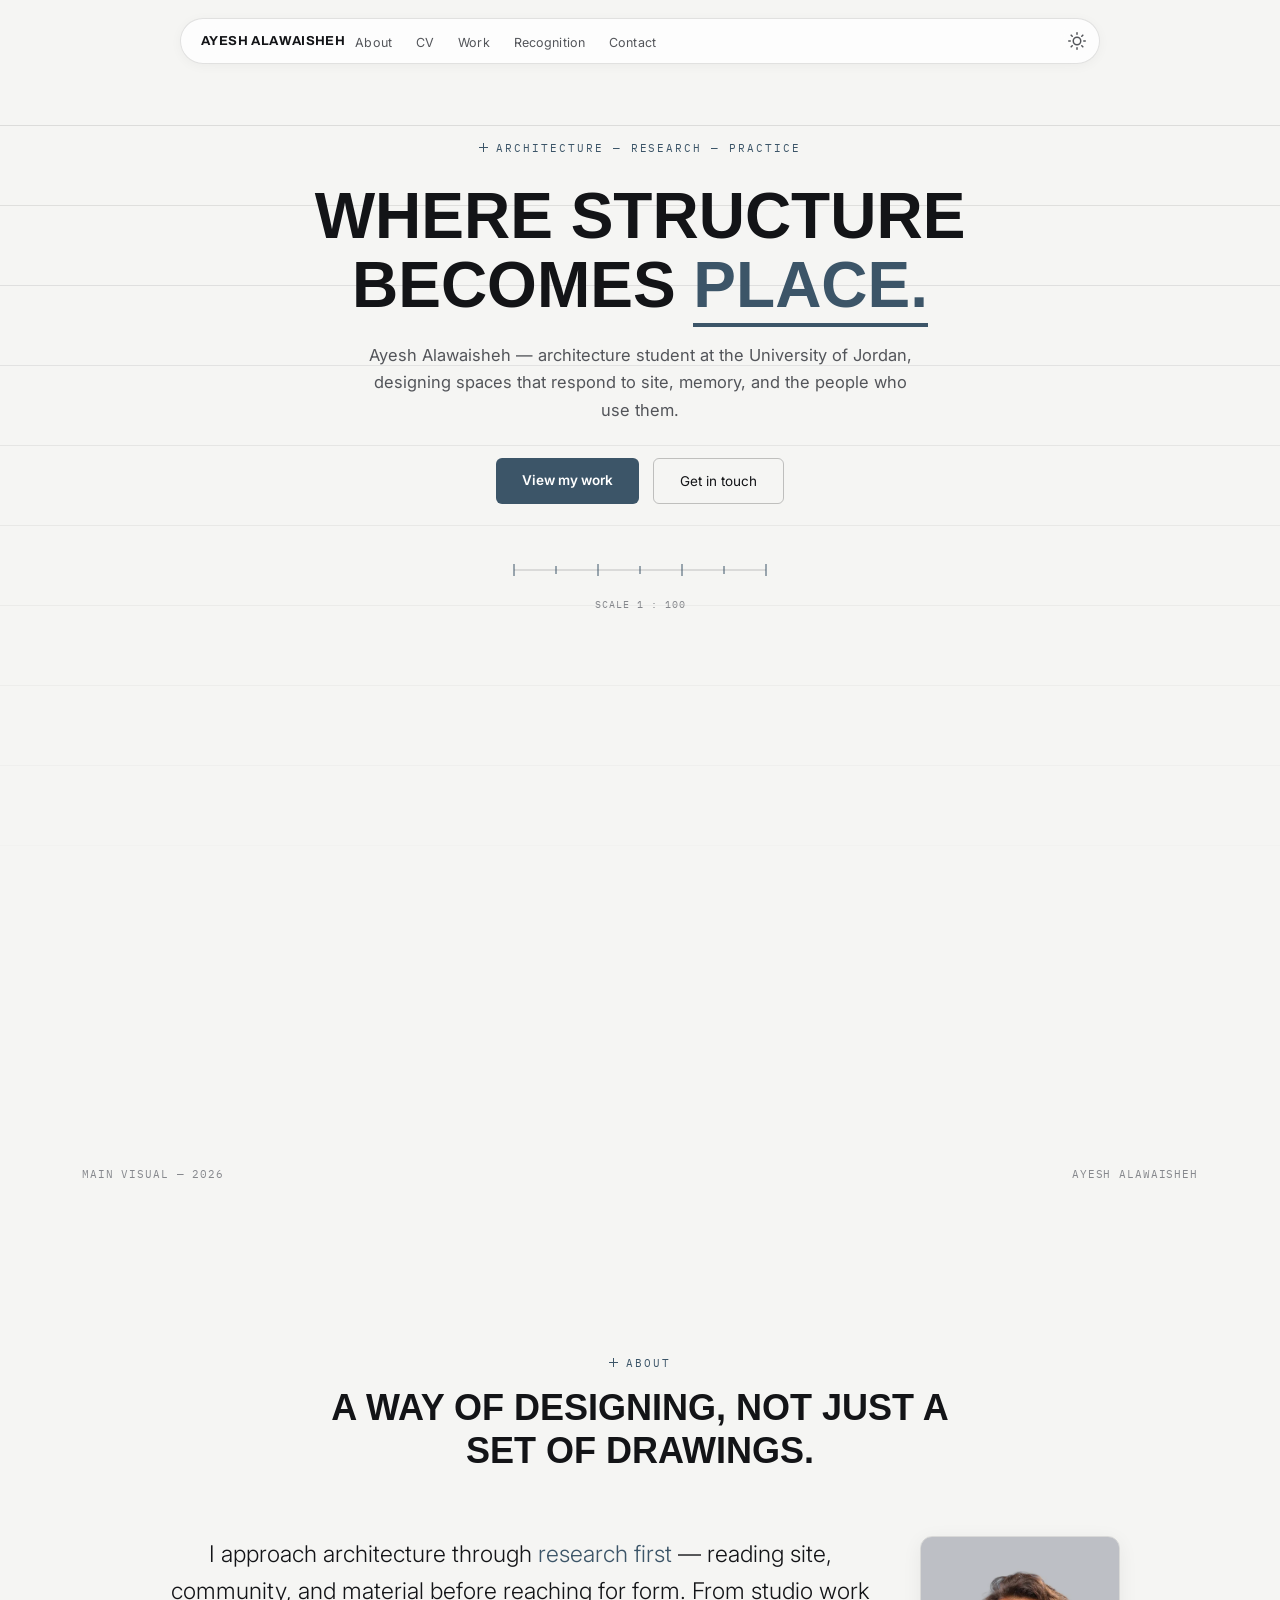
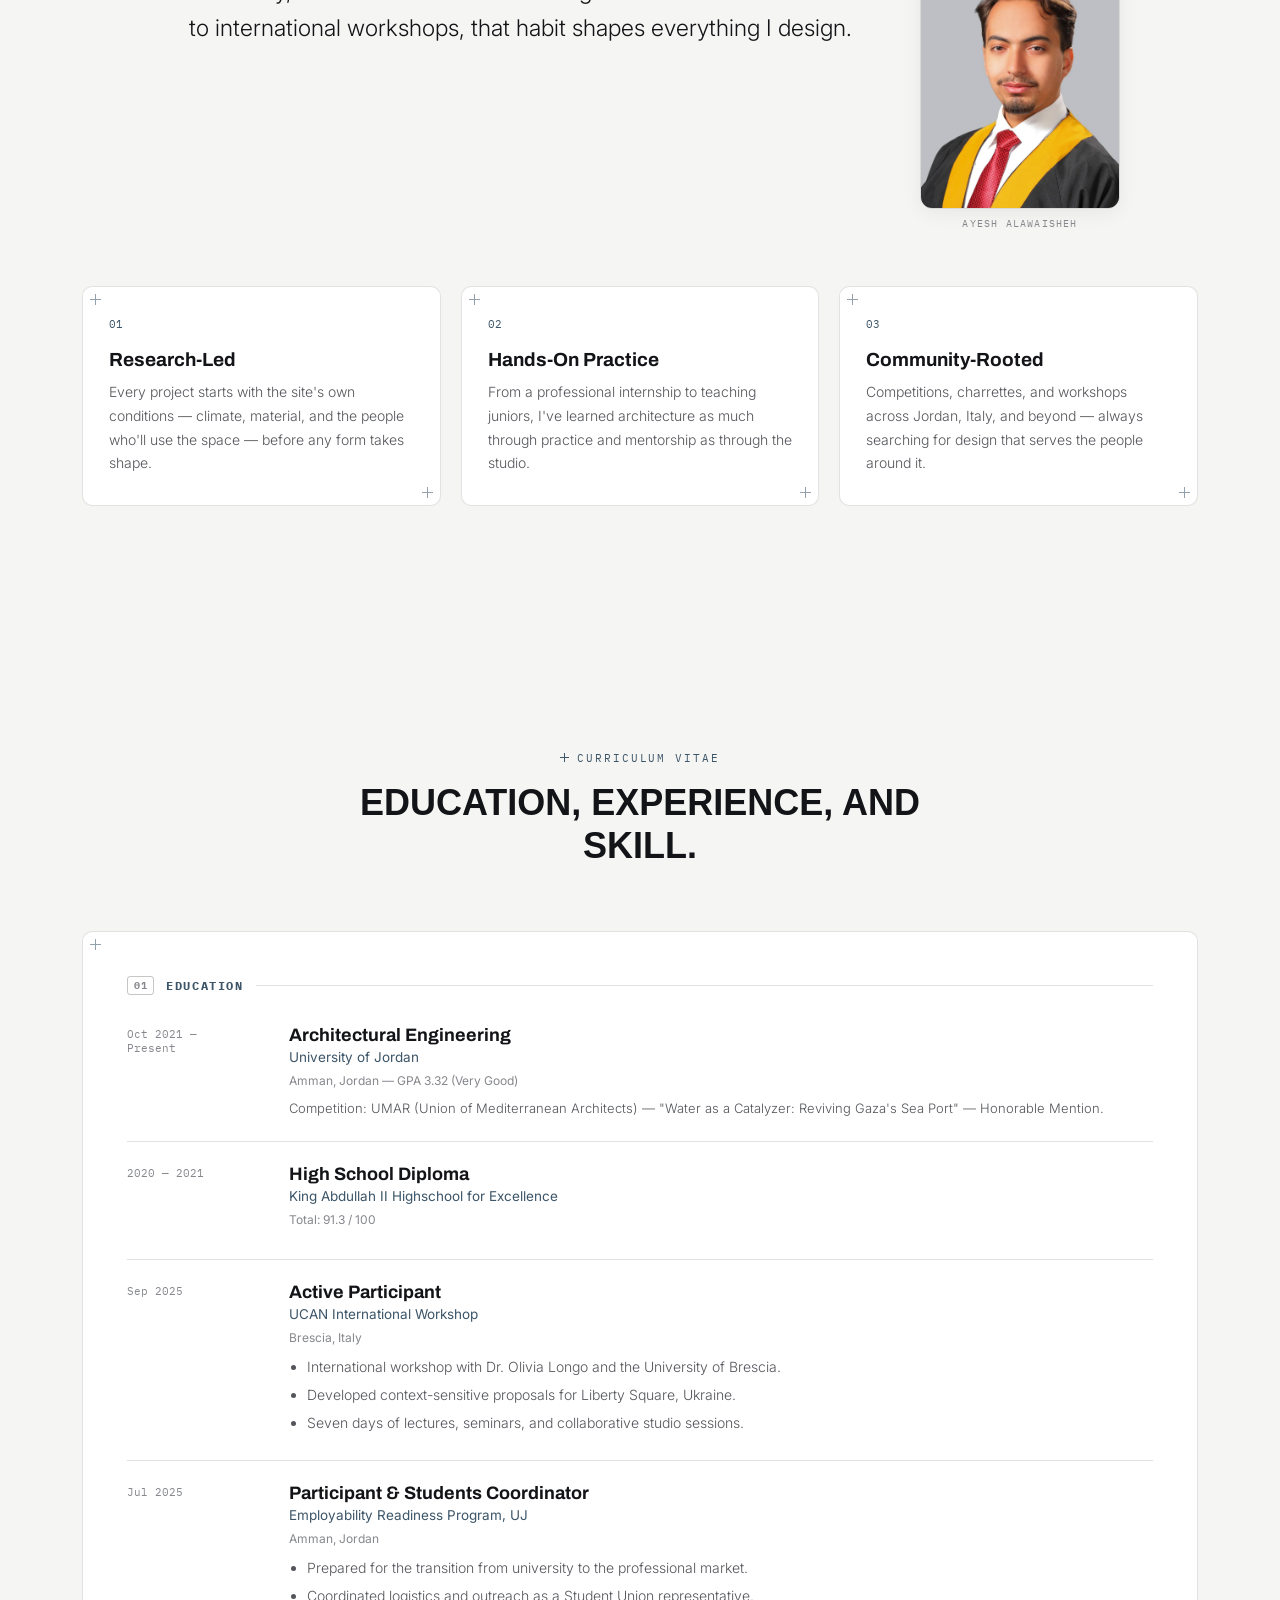
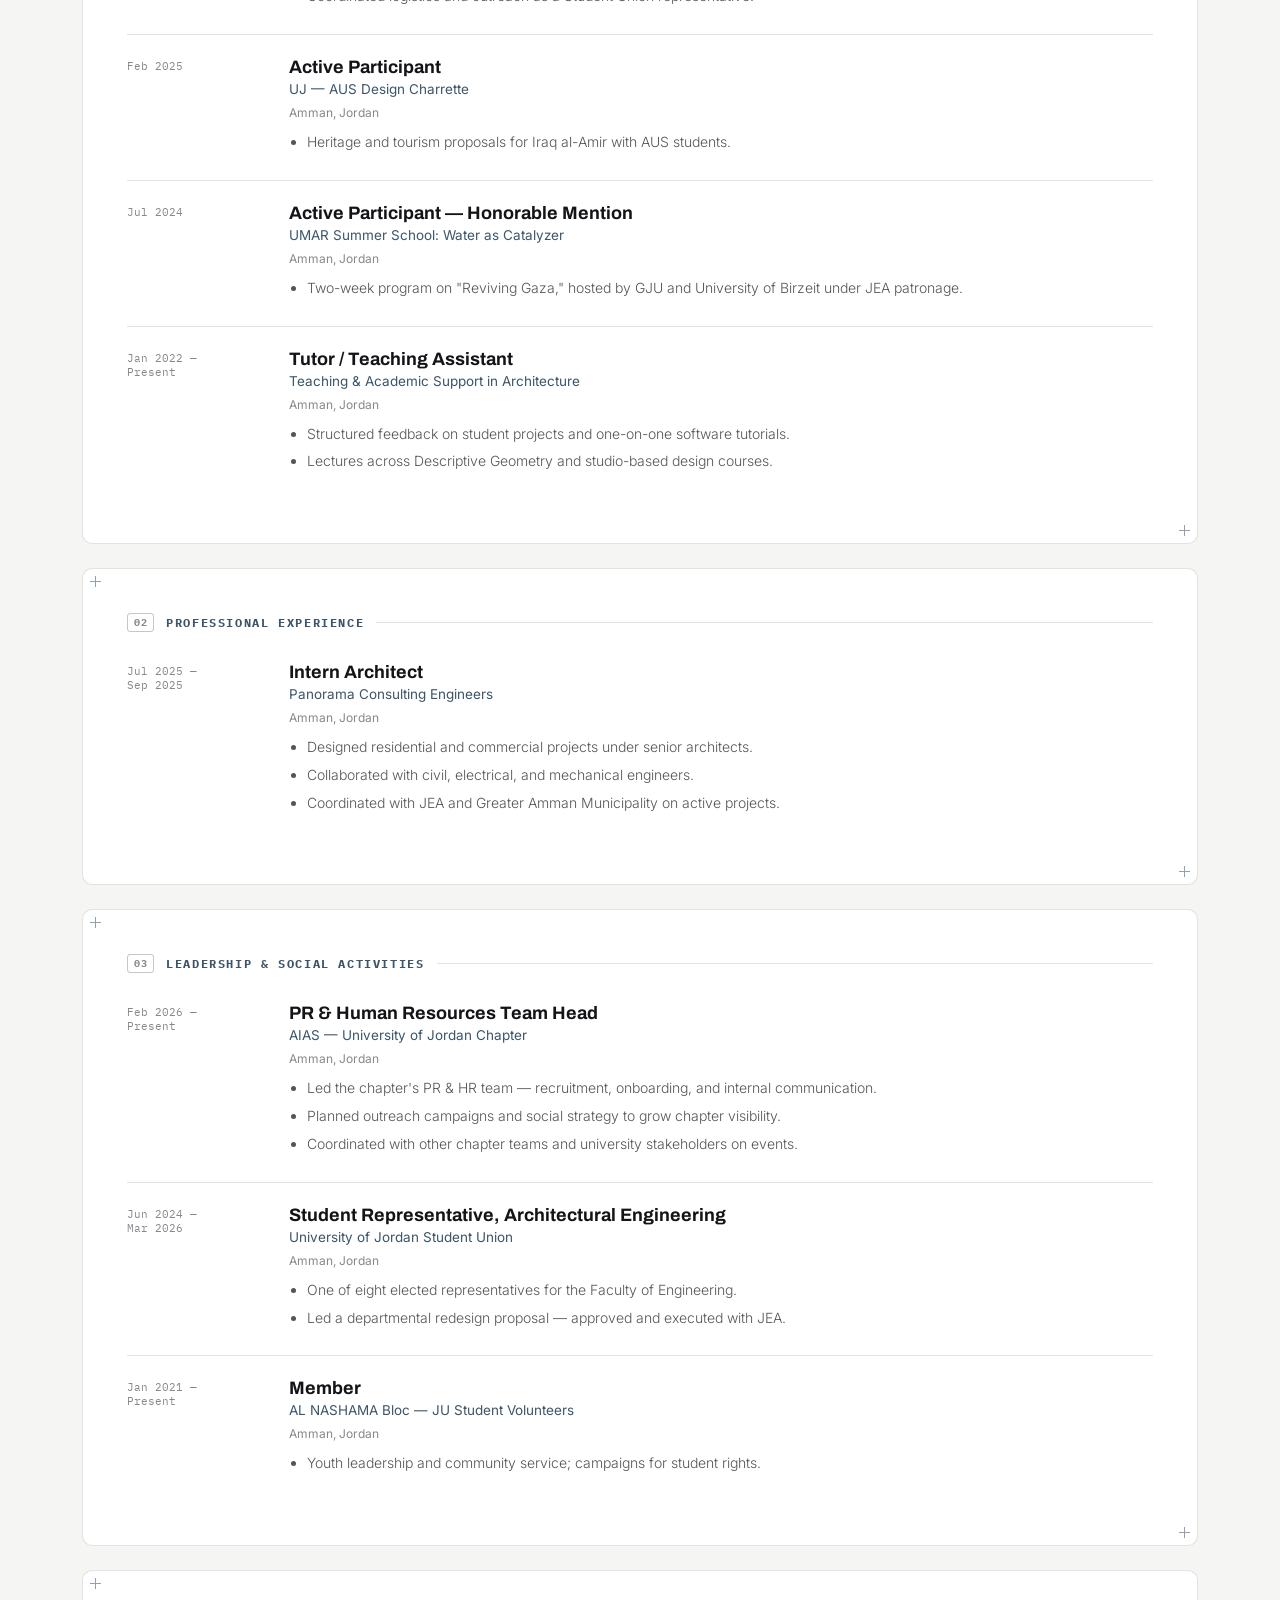
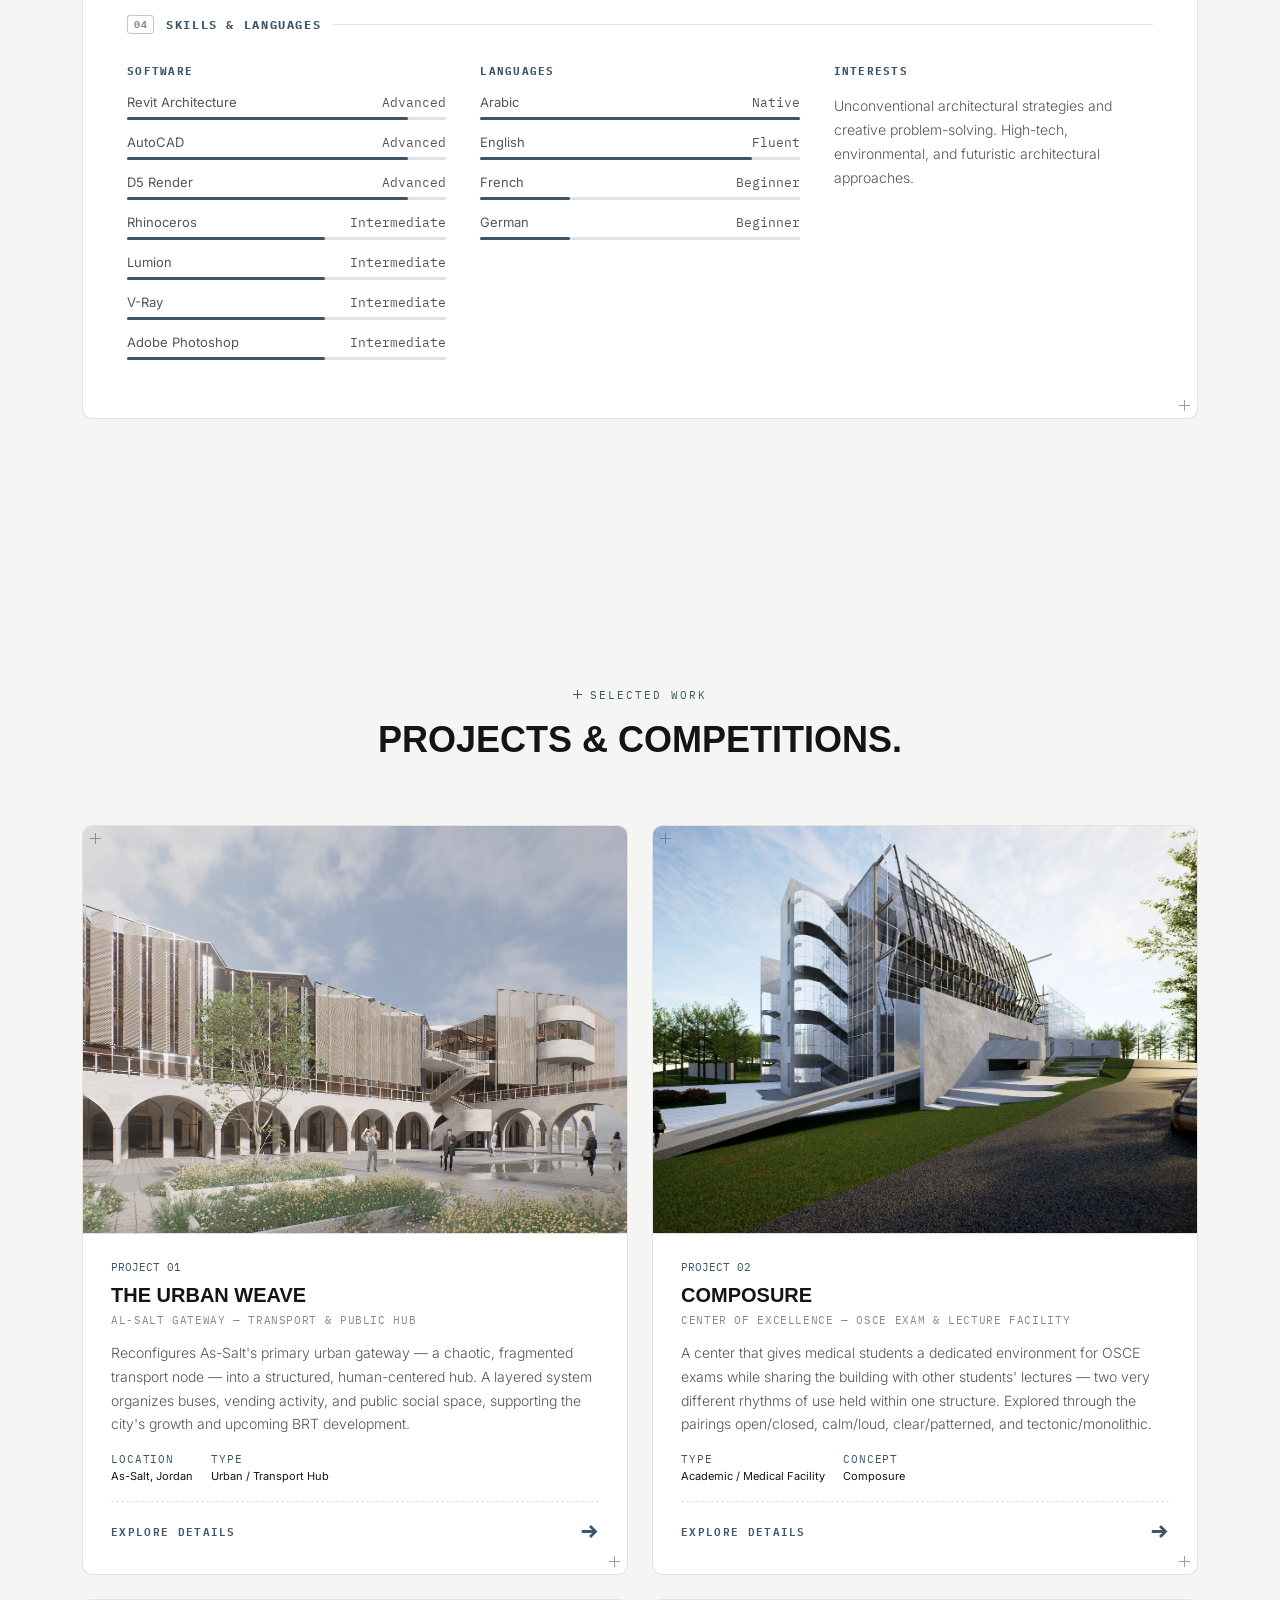
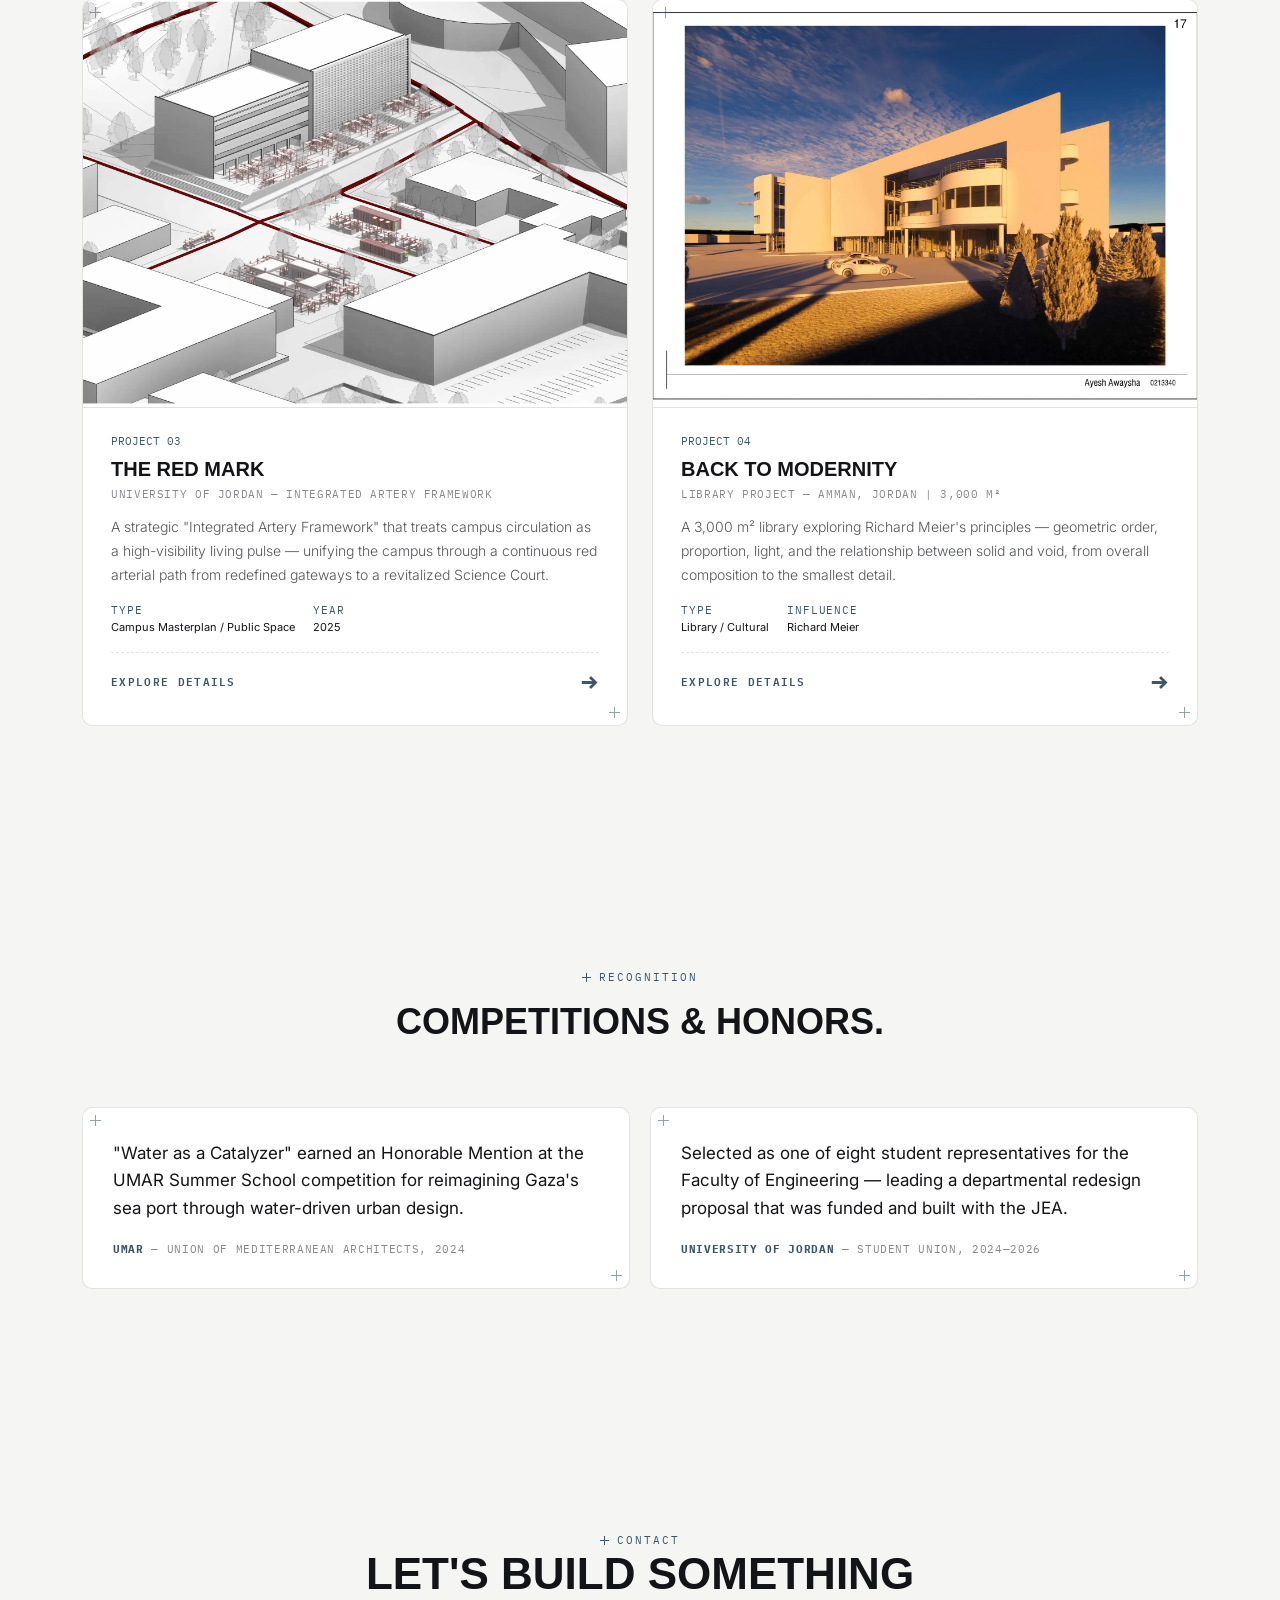
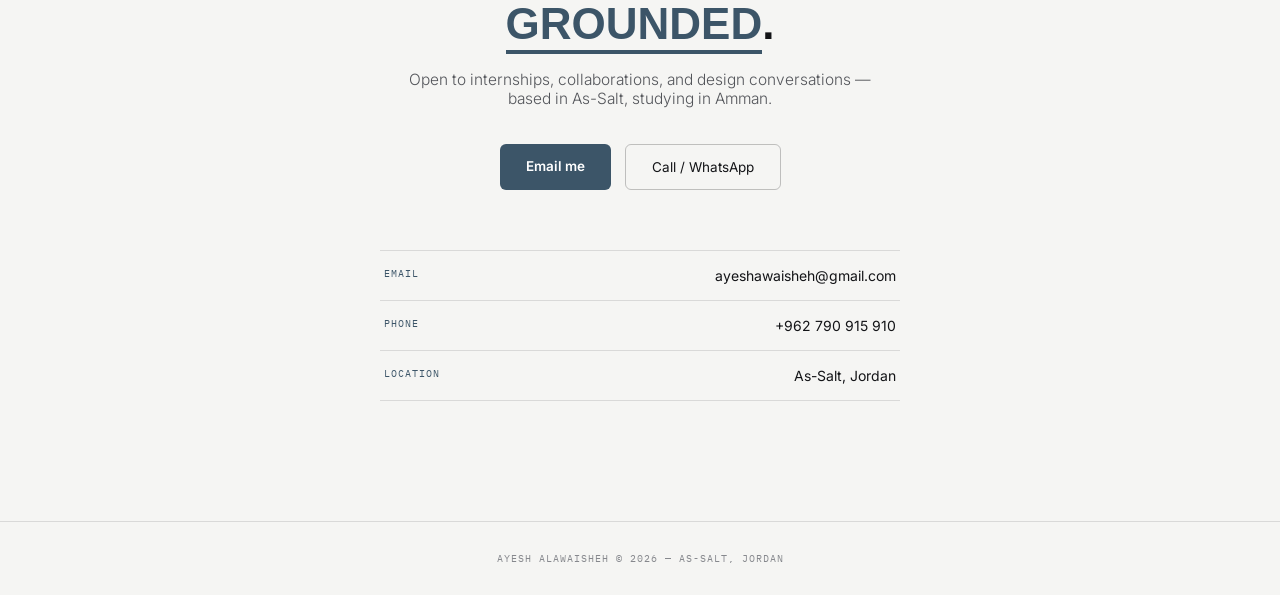
==== index.html @ bbc62133 "some edits deleting unwanted projects" ====
﻿<!DOCTYPE html>
<html lang="en">
<head>
<meta charset="UTF-8">
<meta name="viewport" content="width=device-width, initial-scale=1, viewport-fit=cover">
<title>Ayesh Alawaisheh | Architecture Student &amp; Aspiring Architect</title>
<meta name="description" content="Portfolio of Ayesh Ibrahim Alawaisheh, architecture student at the University of Jordan.">
<link rel="preconnect" href="https://fonts.googleapis.com">
<link rel="preconnect" href="https://fonts.gstatic.com" crossorigin>
<link href="https://fonts.googleapis.com/css2?family=Archivo:ital,wght@0,400;0,500;0,600;0,700;0,800;1,400&family=Archivo+Expanded:wght@600;700;800&family=Inter:wght@300;400;500;600&family=IBM+Plex+Mono:wght@400;500&display=swap" rel="stylesheet">
<link rel="stylesheet" href="style.css">
</head>
<body>

<div class="nav-outer">
  <nav class="pill">
    <a href="#hero" class="nav-name">Ayesh Alawaisheh</a>
    <ul class="nav-links" id="navLinks">
      <li><a href="#about">About</a></li>
      <li><a href="#cv">CV</a></li>
      <li><a href="#work">Work</a></li>
      <li><a href="#recognition">Recognition</a></li>
      <li><a href="#contact">Contact</a></li>
    </ul>
    <button class="theme-toggle" id="themeToggle" aria-label="Toggle theme" title="Toggle dark/light mode">
      <svg class="sun-moon" viewBox="0 0 24 24" width="18" height="18" fill="none" stroke="currentColor" stroke-width="2" stroke-linecap="round" stroke-linejoin="round">
        <circle class="sun" cx="12" cy="12" r="5"/>
        <path class="moon" d="M12 3a9 9 0 1 0 9 9c-4 0-7-3-7-7 0-1 .2-2 .7-3z"/>
        <g class="rays">
          <line x1="12" y1="1" x2="12" y2="3"/><line x1="12" y1="21" x2="12" y2="23"/>
          <line x1="4.22" y1="4.22" x2="5.64" y2="5.64"/><line x1="18.36" y1="18.36" x2="19.78" y2="19.78"/>
          <line x1="1" y1="12" x2="3" y2="12"/><line x1="21" y1="12" x2="23" y2="12"/>
          <line x1="4.22" y1="19.78" x2="5.64" y2="18.36"/><line x1="18.36" y1="5.64" x2="19.78" y2="4.22"/>
        </g>
      </svg>
    </button>
    <button class="nav-toggle" id="navToggle" aria-label="Menu"><span></span><span></span><span></span></button>
  </nav>
</div>

<!-- ============ HERO ============ -->
<section id="hero">
  <div class="hero-grid"></div>
  <div class="wrap">
    <span class="eyebrow">Architecture — Research — Practice</span>
    <h1 class="hero-title">Where structure<br>becomes <em>place.</em></h1>
    <p class="hero-sub">
      Ayesh Alawaisheh — architecture student at the University of Jordan,
      designing spaces that respond to site, memory, and the people who use them.
    </p>
    <div class="hero-ctas">
      <a href="#work" class="btn-primary">View my work</a>
      <a href="#contact" class="btn-ghost">Get in touch</a>
    </div>
    <div class="scale-bar" aria-hidden="true">
      <svg width="260" height="20" viewBox="0 0 260 20" xmlns="http://www.w3.org/2000/svg">
        <line x1="4" y1="10" x2="256" y2="10" stroke="var(--border-strong)" stroke-width="1"/>
        <g stroke="var(--accent)" stroke-width="1">
          <line x1="4" y1="4" x2="4" y2="16"/>
          <line x1="46" y1="6" x2="46" y2="14"/>
          <line x1="88" y1="4" x2="88" y2="16"/>
          <line x1="130" y1="6" x2="130" y2="14"/>
          <line x1="172" y1="4" x2="172" y2="16"/>
          <line x1="214" y1="6" x2="214" y2="14"/>
          <line x1="256" y1="4" x2="256" y2="16"/>
        </g>
      </svg>
    </div>
    <div class="scale-label mono">Scale 1 : 100</div>
  </div>
  <div class="hero-visual reveal">
    <img src="index-hero.webp" alt="Panoramic architectural scene in warm golden light">
    <div class="hero-fade"></div>
  </div>
  <div class="wrap">
    <div class="hero-cap">
      <span>Main Visual — 2026</span>
      <span>Ayesh Alawaisheh</span>
    </div>
  </div>
</section>

<!-- ============ ABOUT ============ -->
<section id="about">
  <div class="wrap">
    <div class="sec-head reveal">
      <span class="eyebrow">About</span>
      <h2 class="sec-title">A way of designing, not just a set of drawings.</h2>
    </div>
    <div class="about-intro reveal">
      <div class="about-text">
        <p class="about-lede">
          I approach architecture through <em>research first</em> — reading site,
          community, and material before reaching for form. From studio work to
          international workshops, that habit shapes everything I design.
        </p>
      </div>
      <div class="about-portrait-wrap">
        <img src="ayesh-portrait.webp" alt="Ayesh Alawaisheh portrait" class="about-portrait">
        <div class="about-portrait-label mono">Ayesh Alawaisheh</div>
      </div>
    </div>
    <div class="about-grid reveal">
      <div class="about-card bp">
        <span class="num mono">01</span>
        <h3>Research-Led</h3>
        <p>Every project starts with the site's own conditions — climate, material, and the people who'll use the space — before any form takes shape.</p>
      </div>
      <div class="about-card bp">
        <span class="num mono">02</span>
        <h3>Hands-On Practice</h3>
        <p>From a professional internship to teaching juniors, I've learned architecture as much through practice and mentorship as through the studio.</p>
      </div>
      <div class="about-card bp">
        <span class="num mono">03</span>
        <h3>Community-Rooted</h3>
        <p>Competitions, charrettes, and workshops across Jordan, Italy, and beyond — always searching for design that serves the people around it.</p>
      </div>
    </div>
  </div>
</section>

<!-- ============ CV ============ -->
<section id="cv">
  <div class="wrap">
    <div class="sec-head reveal">
      <span class="eyebrow">Curriculum Vitae</span>
      <h2 class="sec-title">Education, experience, and skill.</h2>
    </div>

    <div class="cv-panel reveal bp">
      <h3><span class="bp-tag">01</span>Education</h3>
      <div class="entry">
        <div class="when mono">Oct 2021 —<br>Present</div>
        <div>
          <div class="role">Architectural Engineering</div>
          <div class="org">University of Jordan</div>
          <div class="loc">Amman, Jordan — GPA 3.32 (Very Good)</div>
          <div class="note">Competition: UMAR (Union of Mediterranean Architects) — "Water as a Catalyzer: Reviving Gaza's Sea Port" — Honorable Mention.</div>
        </div>
      </div>
      <div class="entry">
        <div class="when mono">2020 — 2021</div>
        <div>
          <div class="role">High School Diploma</div>
          <div class="org">King Abdullah II Highschool for Excellence</div>
          <div class="loc">Total: 91.3 / 100</div>
        </div>
      </div>
      <div class="entry">
        <div class="when mono">Sep 2025</div>
        <div>
          <div class="role">Active Participant</div>
          <div class="org">UCAN International Workshop</div>
          <div class="loc">Brescia, Italy</div>
          <ul>
            <li>International workshop with Dr. Olivia Longo and the University of Brescia.</li>
            <li>Developed context-sensitive proposals for Liberty Square, Ukraine.</li>
            <li>Seven days of lectures, seminars, and collaborative studio sessions.</li>
          </ul>
        </div>
      </div>
      <div class="entry">
        <div class="when mono">Jul 2025</div>
        <div>
          <div class="role">Participant &amp; Students Coordinator</div>
          <div class="org">Employability Readiness Program, UJ</div>
          <div class="loc">Amman, Jordan</div>
          <ul>
            <li>Prepared for the transition from university to the professional market.</li>
            <li>Coordinated logistics and outreach as a Student Union representative.</li>
          </ul>
        </div>
      </div>
      <div class="entry">
        <div class="when mono">Feb 2025</div>
        <div>
          <div class="role">Active Participant</div>
          <div class="org">UJ — AUS Design Charrette</div>
          <div class="loc">Amman, Jordan</div>
          <ul>
            <li>Heritage and tourism proposals for Iraq al-Amir with AUS students.</li>
          </ul>
        </div>
      </div>
      <div class="entry">
        <div class="when mono">Jul 2024</div>
        <div>
          <div class="role">Active Participant — Honorable Mention</div>
          <div class="org">UMAR Summer School: Water as Catalyzer</div>
          <div class="loc">Amman, Jordan</div>
          <ul>
            <li>Two-week program on "Reviving Gaza," hosted by GJU and University of Birzeit under JEA patronage.</li>
          </ul>
        </div>
      </div>
      <div class="entry">
        <div class="when mono">Jan 2022 —<br>Present</div>
        <div>
          <div class="role">Tutor / Teaching Assistant</div>
          <div class="org">Teaching &amp; Academic Support in Architecture</div>
          <div class="loc">Amman, Jordan</div>
          <ul>
            <li>Structured feedback on student projects and one-on-one software tutorials.</li>
            <li>Lectures across Descriptive Geometry and studio-based design courses.</li>
          </ul>
        </div>
      </div>
    </div>

    <div class="cv-panel reveal bp">
      <h3><span class="bp-tag">02</span>Professional Experience</h3>
      <div class="entry">
        <div class="when mono">Jul 2025 —<br>Sep 2025</div>
        <div>
          <div class="role">Intern Architect</div>
          <div class="org">Panorama Consulting Engineers</div>
          <div class="loc">Amman, Jordan</div>
          <ul>
            <li>Designed residential and commercial projects under senior architects.</li>
            <li>Collaborated with civil, electrical, and mechanical engineers.</li>
            <li>Coordinated with JEA and Greater Amman Municipality on active projects.</li>
          </ul>
        </div>
      </div>
    </div>

    <div class="cv-panel reveal bp">
      <h3><span class="bp-tag">03</span>Leadership &amp; Social Activities</h3>
      <div class="entry">
        <div class="when mono">Feb 2026 —<br>Present</div>
        <div>
          <div class="role">PR &amp; Human Resources Team Head</div>
          <div class="org">AIAS — University of Jordan Chapter</div>
          <div class="loc">Amman, Jordan</div>
          <ul>
            <li>Led the chapter's PR &amp; HR team — recruitment, onboarding, and internal communication.</li>
            <li>Planned outreach campaigns and social strategy to grow chapter visibility.</li>
            <li>Coordinated with other chapter teams and university stakeholders on events.</li>
          </ul>
        </div>
      </div>
      <div class="entry">
        <div class="when mono">Jun 2024 —<br>Mar 2026</div>
        <div>
          <div class="role">Student Representative, Architectural Engineering</div>
          <div class="org">University of Jordan Student Union</div>
          <div class="loc">Amman, Jordan</div>
          <ul>
            <li>One of eight elected representatives for the Faculty of Engineering.</li>
            <li>Led a departmental redesign proposal — approved and executed with JEA.</li>
          </ul>
        </div>
      </div>
      <div class="entry">
        <div class="when mono">Jan 2021 —<br>Present</div>
        <div>
          <div class="role">Member</div>
          <div class="org">AL NASHAMA Bloc — JU Student Volunteers</div>
          <div class="loc">Amman, Jordan</div>
          <ul>
            <li>Youth leadership and community service; campaigns for student rights.</li>
          </ul>
        </div>
      </div>
    </div>

    <div class="cv-panel reveal bp">
      <h3><span class="bp-tag">04</span>Skills &amp; Languages</h3>
      <div class="skill-grid">
        <div>
          <h4>Software</h4>
          <div class="skillbar"><div class="row"><span>Revit Architecture</span><span class="mono">Advanced</span></div><div class="track"><div class="fill" data-width="88"></div></div></div>
          <div class="skillbar"><div class="row"><span>AutoCAD</span><span class="mono">Advanced</span></div><div class="track"><div class="fill" data-width="88"></div></div></div>
          <div class="skillbar"><div class="row"><span>D5 Render</span><span class="mono">Advanced</span></div><div class="track"><div class="fill" data-width="88"></div></div></div>
          <div class="skillbar"><div class="row"><span>Rhinoceros</span><span class="mono">Intermediate</span></div><div class="track"><div class="fill" data-width="62"></div></div></div>
          <div class="skillbar"><div class="row"><span>Lumion</span><span class="mono">Intermediate</span></div><div class="track"><div class="fill" data-width="62"></div></div></div>
          <div class="skillbar"><div class="row"><span>V-Ray</span><span class="mono">Intermediate</span></div><div class="track"><div class="fill" data-width="62"></div></div></div>
          <div class="skillbar"><div class="row"><span>Adobe Photoshop</span><span class="mono">Intermediate</span></div><div class="track"><div class="fill" data-width="62"></div></div></div>
        </div>
        <div>
          <h4>Languages</h4>
          <div class="skillbar"><div class="row"><span>Arabic</span><span class="mono">Native</span></div><div class="track"><div class="fill" data-width="100"></div></div></div>
          <div class="skillbar"><div class="row"><span>English</span><span class="mono">Fluent</span></div><div class="track"><div class="fill" data-width="85"></div></div></div>
          <div class="skillbar"><div class="row"><span>French</span><span class="mono">Beginner</span></div><div class="track"><div class="fill" data-width="28"></div></div></div>
          <div class="skillbar"><div class="row"><span>German</span><span class="mono">Beginner</span></div><div class="track"><div class="fill" data-width="28"></div></div></div>
        </div>
        <div>
          <h4>Interests</h4>
          <p style="font-size:14px; line-height:1.7; color:var(--text-soft); font-weight:300; margin:0;">
            Unconventional architectural strategies and creative problem-solving.
            High-tech, environmental, and futuristic architectural approaches.
          </p>
        </div>
      </div>
    </div>
  </div>
</section>

<!-- ============ WORK ============ -->
<section id="work">
  <div class="wrap">
    <div class="sec-head reveal">
      <span class="eyebrow">Selected Work</span>
      <h2 class="sec-title">Projects &amp; competitions.</h2>
    </div>
    <div class="work-grid reveal">
      <a href="urban-weave.html" class="work-card bp">

        <div class="work-thumb" style="padding:0; background:none;">
          <img src="index-work-1.webp" alt="The Urban Weave — Al-Salt Gateway, a layered public transport hub with stone arcades" style="width:100%; height:100%; object-fit:cover;">
        </div>
        <div class="work-info">
          <div class="filenum">PROJECT 01</div>
          <h3>The Urban Weave</h3>
          <div class="tagline">Al-Salt Gateway — Transport &amp; Public Hub</div>
          <p>Reconfigures As-Salt's primary urban gateway — a chaotic, fragmented transport node — into a structured, human-centered hub. A layered system organizes buses, vending activity, and public social space, supporting the city's growth and upcoming BRT development.</p>
          <div class="work-meta">
            <div><span class="k">Location</span>As-Salt, Jordan</div>
            <div><span class="k">Type</span>Urban / Transport Hub</div>
          </div>
          <div class="view-project-btn">
            <span>Explore Details</span>
            <span class="arrow">→</span>
          </div>
        </div>
      </a>
      <a href="composure.html" class="work-card bp">

        <div class="work-thumb" style="padding:0; background:none;">
          <img src="index-work-2.webp" alt="Composure - Center of Excellence" style="width:100%; height:100%; object-fit:cover; display:block;">
        </div>
        <div class="work-info">
          <div class="filenum">PROJECT 02</div>
          <h3>Composure</h3>
          <div class="tagline">Center of Excellence — OSCE Exam &amp; Lecture Facility</div>
          <p>A center that gives medical students a dedicated environment for OSCE exams while sharing the building with other students' lectures — two very different rhythms of use held within one structure. Explored through the pairings open/closed, calm/loud, clear/patterned, and tectonic/monolithic.</p>
          <div class="work-meta">
            <div><span class="k">Type</span>Academic / Medical Facility</div>
            <div><span class="k">Concept</span>Composure</div>
          </div>
          <div class="view-project-btn">
            <span>Explore Details</span>
            <span class="arrow">→</span>
          </div>
        </div>
      </a>
      <a href="the-red-mark.html" class="work-card bp">

        <div class="work-thumb" style="padding:0; background:none;">
          <img src="redmark-hero.webp" alt="The Red Mark — University of Jordan Integrated Artery Framework" style="width:100%; height:100%; object-fit:cover;">
        </div>
        <div class="work-info">
          <div class="filenum">PROJECT 03</div>
          <h3>The Red Mark</h3>
          <div class="tagline">University of Jordan — Integrated Artery Framework</div>
          <p>A strategic "Integrated Artery Framework" that treats campus circulation as a high-visibility living pulse — unifying the campus through a continuous red arterial path from redefined gateways to a revitalized Science Court.</p>
          <div class="work-meta">
            <div><span class="k">Type</span>Campus Masterplan / Public Space</div>
            <div><span class="k">Year</span>2025</div>
          </div>
          <div class="view-project-btn">
            <span>Explore Details</span>
            <span class="arrow">&rarr;</span>
          </div>
        </div>
      </a>
      <a href="back-to-modernity.html" class="work-card bp">

        <div class="work-thumb" style="padding:0; background:none;">
          <img src="modernity-hero.webp" alt="Back to Modernity — Library Project, Amman" style="width:100%; height:100%; object-fit:cover;">
        </div>
        <div class="work-info">
          <div class="filenum">PROJECT 04</div>
          <h3>Back to Modernity</h3>
          <div class="tagline">Library Project — Amman, Jordan | 3,000 m&sup2;</div>
          <p>A 3,000 m&sup2; library exploring Richard Meier's principles — geometric order, proportion, light, and the relationship between solid and void, from overall composition to the smallest detail.</p>
          <div class="work-meta">
            <div><span class="k">Type</span>Library / Cultural</div>
            <div><span class="k">Influence</span>Richard Meier</div>
          </div>
          <div class="view-project-btn">
            <span>Explore Details</span>
            <span class="arrow">&rarr;</span>
          </div>
        </div>
      </a>
    </div>
  </div>
</section>

<!-- ============ RECOGNITION ============ -->
<section id="recognition">
  <div class="wrap">
    <div class="sec-head reveal">
      <span class="eyebrow">Recognition</span>
      <h2 class="sec-title">Competitions &amp; honors.</h2>
    </div>
    <div class="quote-row reveal">
      <div class="quote-card bp">
        <p>"Water as a Catalyzer" earned an Honorable Mention at the UMAR Summer School competition for reimagining Gaza's sea port through water-driven urban design.</p>
        <div class="who"><b>UMAR</b> — Union of Mediterranean Architects, 2024</div>
      </div>
      <div class="quote-card bp">
        <p>Selected as one of eight student representatives for the Faculty of Engineering — leading a departmental redesign proposal that was funded and built with the JEA.</p>
        <div class="who"><b>University of Jordan</b> — Student Union, 2024—2026</div>
      </div>
    </div>
  </div>
</section>

<!-- ============ CONTACT ============ -->
<section id="contact">
  <div class="wrap">
    <span class="eyebrow" style="justify-content:center;">Contact</span>
    <h2 class="cta-title">Let's build something <em>grounded</em>.</h2>
    <p class="cta-sub">Open to internships, collaborations, and design conversations — based in As-Salt, studying in Amman.</p>
    <div class="cta-row">
      <a href="mailto:ayeshawaisheh@gmail.com" class="btn-primary">Email me</a>
      <a href="tel:+962790915910" class="btn-ghost">Call / WhatsApp</a>
    </div>
    <div class="contact-list">
      <a href="mailto:ayeshawaisheh@gmail.com"><span class="k">Email</span><span>ayeshawaisheh@gmail.com</span></a>
      <a href="tel:+962790915910"><span class="k">Phone</span><span>+962 790 915 910</span></a>
      <div class="row"><span class="k">Location</span><span>As-Salt, Jordan</span></div>
    </div>
  </div>
</section>

<footer>AYESH ALAWAISHEH © 2026 — AS-SALT, JORDAN</footer>

<script>
  const navToggle = document.getElementById('navToggle');
  const navLinks = document.getElementById('navLinks');
  navToggle.addEventListener('click', () => navLinks.classList.toggle('open'));
  navLinks.querySelectorAll('a').forEach(a => a.addEventListener('click', () => navLinks.classList.remove('open')));

  const io = new IntersectionObserver((entries) => {
    entries.forEach(e => { e.target.classList.toggle('in', e.isIntersecting); });
  }, { threshold: 0.1 });
  document.querySelectorAll('.reveal').forEach(el => io.observe(el));

  (function() {
    const btn = document.getElementById('themeToggle');
    const saved = localStorage.getItem('theme') || 'light';
    document.documentElement.setAttribute('data-theme', saved);
    btn.addEventListener('click', function() {
      const current = document.documentElement.getAttribute('data-theme');
      const next = current === 'dark' ? 'light' : 'dark';
      document.documentElement.setAttribute('data-theme', next);
      localStorage.setItem('theme', next);
    });
  })();

  (function() {
    var bars = document.querySelectorAll('.skillbar .fill');
    var obs = new IntersectionObserver(function(entries) {
      entries.forEach(function(entry) {
        if (entry.isIntersecting) {
          var w = entry.target.getAttribute('data-width');
          entry.target.style.setProperty('--w', w + '%');
          entry.target.classList.add('animate');
          obs.unobserve(entry.target);
        }
      });
    }, { threshold: 0.3 });
    bars.forEach(function(b) { obs.observe(b); });
  })();


</script>

</body>
</html>
---- style.css ----
﻿:root{
    --max:1180px;
    --radius:10px;
  }
  [data-theme="light"]{
    --bg:#F5F5F3;
    --bg-soft:#EFEFEC;
    --surface:#FFFFFF;
    --surface-2:#E7E6E1;
    --border: rgba(17,18,20,0.12);
    --border-strong: rgba(17,18,20,0.24);
    --text:#131417;
    --text-soft:#53555A;
    --text-dim:#86888D;
    --accent:#3C5568;
    --accent-soft: rgba(60,85,104,0.10);
  }
  [data-theme="dark"]{
    --bg:#121212;
    --bg-soft:#1A1A1A;
    --surface:#1E1E1E;
    --surface-2:#282828;
    --border: rgba(255,255,255,0.10);
    --border-strong: rgba(255,255,255,0.20);
    --text:#F0F0F0;
    --text-soft:#B0B0B0;
    --text-dim:#787878;
    --accent:#8AB0D6;
    --accent-soft: rgba(138,176,214,0.12);
  }
  *{box-sizing:border-box;}
  html{scroll-behavior:smooth;}
  body{
    margin:0; background:var(--bg); color:var(--text);
    font-family:'Inter', sans-serif; font-weight:400;
    -webkit-font-smoothing:antialiased;
    overflow-x:hidden;
  }
  ::selection{background:var(--accent); color:#FFFFFF;}
  .theme-toggle{
    background:none; border:none; cursor:pointer; line-height:1;
    padding:5px; border-radius:6px; transition:background .2s; margin-left:auto;
    display:flex; align-items:center; justify-content:center;
    color:var(--text-soft);
  }
  .theme-toggle:hover{background:var(--surface-2); color:var(--text);}
  .sun-moon{transition:transform .4s ease;}
  .moon{opacity:0;}
  [data-theme="dark"] .sun-moon{transform:rotate(90deg);}
  [data-theme="dark"] .sun{opacity:0;}
  [data-theme="dark"] .rays{opacity:0;}
  [data-theme="dark"] .moon{opacity:1;}
  a{color:inherit; text-decoration:none;}
  img{max-width:100%; display:block;}
  .wrap{max-width:var(--max); margin:0 auto; padding:0 32px;}
  @media (max-width:700px){ .wrap{padding:0 20px;} }
  .mono{font-family:'IBM Plex Mono', monospace;}
  .eyebrow{
    font-family:'IBM Plex Mono', monospace; font-size:11px; letter-spacing:0.18em;
    text-transform:uppercase; color:var(--accent);
    display:inline-flex; align-items:center; gap:8px;
  }
  .eyebrow::before{
    content:''; width:9px; height:9px; background-repeat:no-repeat;
    background-image:
      linear-gradient(var(--accent), var(--accent)),
      linear-gradient(var(--accent), var(--accent));
    background-size: 9px 1px, 1px 9px;
    background-position: center, center;
  }

  /* ---------- BLUEPRINT MARKS ---------- */
  .bp{position:relative;}
  .bp::before, .bp::after,
  .bp .bp-nw, .bp .bp-ne, .bp .bp-sw, .bp .bp-se{
    content:''; position:absolute; width:11px; height:11px; pointer-events:none; opacity:0.55;
    background-image:
      linear-gradient(var(--accent), var(--accent)),
      linear-gradient(var(--accent), var(--accent));
    background-repeat:no-repeat;
    background-size: 11px 1px, 1px 11px;
    background-position: center, center;
  }
  .bp::before{top:7px; left:7px;}
  .bp::after{bottom:7px; right:7px;}
  .bp .bp-nw{top:7px; left:7px;}
  .bp .bp-ne{top:7px; right:7px;}
  .bp .bp-sw{bottom:7px; left:7px;}
  .bp .bp-se{bottom:7px; right:7px;}

  .scale-bar{display:flex; align-items:center; justify-content:center; gap:0; margin:0 auto 18px;}
  .scale-bar svg{display:block;}
  .scale-label{
    font-family:'IBM Plex Mono', monospace; font-size:10px; letter-spacing:0.1em; color:var(--text-dim);
    text-transform:uppercase; margin-top:6px; text-align:center;
  }

  .reveal{opacity:0; transform:scale(0.96) rotate(-0.4deg); transition:opacity 0.7s cubic-bezier(0.22, 1, 0.36, 1), transform 0.7s cubic-bezier(0.22, 1, 0.36, 1);}
  .reveal.in{opacity:1; transform:scale(1) rotate(0deg);}

  /* removed: decorative radial glow (replaced with architectural line grid) */

  /* ---------- NAV (floating pill) ---------- */
  .nav-outer{
    position:sticky; top:18px; z-index:100;
    display:flex; justify-content:center; padding:0 20px;
  }
  nav.pill{
    width:100%; max-width:920px;
    display:flex; align-items:center; gap:10px;
    background:color-mix(in srgb, var(--surface) 80%, transparent);
    backdrop-filter:blur(16px); -webkit-backdrop-filter:blur(16px);
    border:1px solid var(--border);
    border-radius:999px;
    padding:8px 8px 8px 20px;
    box-shadow:0 2px 12px rgba(0,0,0,0.04);
  }
  .nav-name{font-family:'Archivo', sans-serif; font-size:13px; font-weight:700; text-transform:uppercase; letter-spacing:0.03em; white-space:nowrap;}
  .nav-links{display:flex; gap:24px; list-style:none; margin:0; padding:0;}
  .nav-links a{
    font-size:12.5px; color:var(--text-soft); transition:color .2s; letter-spacing:0.01em;
  }
  .nav-links a:hover{color:var(--text);}
  .nav-cta{
    background:var(--text); color:#FFFFFF; font-size:12px; font-weight:600;
    padding:8px 18px; border-radius:999px; white-space:nowrap;
  }
  .nav-toggle{display:none; background:none; border:none; cursor:pointer; padding:4px;}
  .nav-toggle span{display:block; width:18px; height:1.5px; background:var(--text); margin:5px 0; border-radius:2px;}
  @media (max-width:760px){
    .nav-links{
      position:fixed; inset:76px 16px auto 16px; flex-direction:column; gap:16px;
      background:var(--surface); border:1px solid var(--border-strong); border-radius:16px;
      padding:20px; transform:translateY(-10px) scale(0.96); opacity:0; pointer-events:none;
      transition:all .25s ease; box-shadow:0 8px 32px rgba(0,0,0,0.08);
    }
    .nav-links.open{transform:translateY(0) scale(1); opacity:1; pointer-events:auto;}
    .nav-toggle{display:block;}
    .nav-cta{display:none;}
  }

  /* ---------- HERO ---------- */
  #hero{
    position:relative; padding:90px 0 40px; text-align:center; overflow:hidden;
  }
  .hero-grid{
    position:absolute; inset:0; z-index:0; pointer-events:none;
    background-image: repeating-linear-gradient(to bottom, transparent 0 79px, var(--border) 79px 80px);
    -webkit-mask-image: linear-gradient(to bottom, black 0%, transparent 75%);
            mask-image: linear-gradient(to bottom, black 0%, transparent 75%);
  }
  h1.hero-title{
    position:relative; z-index:1;
    font-family:'Archivo Expanded', sans-serif; font-weight:800; text-transform:uppercase;
    font-size:clamp(32px, 5.6vw, 64px); line-height:1.08; letter-spacing:0;
    margin:26px auto 22px; max-width:900px;
  }
  h1.hero-title em{font-style:normal; color:var(--accent); border-bottom:4px solid var(--accent); padding-bottom:2px;}
  .hero-sub{
    position:relative; z-index:1; max-width:560px; margin:0 auto 34px;
    color:var(--text-soft); font-size:16.5px; line-height:1.65; font-weight:400;
  }
  .hero-ctas{position:relative; z-index:1; display:flex; gap:14px; justify-content:center; margin-bottom:56px; flex-wrap:wrap;}
  .btn-primary{
    background:var(--accent); color:#FFFFFF; font-weight:600; font-size:13.5px;
    padding:14px 26px; border-radius:6px;
  }
  .btn-ghost{
    border:1px solid var(--border-strong); color:var(--text); font-size:13.5px;
    padding:14px 26px; border-radius:6px;
  }
  .hero-visual{
    position:relative; z-index:1; width:100%; margin-top:38px;
  }
  .hero-visual img{width:100%; height:auto; display:block; max-height:64vh; object-fit:cover;}
  .hero-fade{
    position:absolute; left:0; right:0; bottom:0; height:70%;
    background:linear-gradient(to bottom, rgba(245,245,243,0) 0%, rgba(245,245,243,0.55) 55%, var(--bg) 92%);
    pointer-events:none;
  }
  .hero-cap{
    display:flex; justify-content:space-between; margin-top:-6px; padding-bottom:10px;
    font-family:'IBM Plex Mono', monospace; font-size:11px; letter-spacing:0.08em;
    color:var(--text-dim); text-transform:uppercase; position:relative; z-index:1;
  }

  /* ---------- SECTION shell ---------- */
  section{padding:120px 0;}
  .sec-head{text-align:center; max-width:640px; margin:0 auto 64px;}
  .sec-head .eyebrow{margin-bottom:16px; justify-content:center;}
  h2.sec-title{
    font-family:'Archivo Expanded', sans-serif; font-weight:800; font-size:clamp(24px,3.4vw,36px);
    margin:0; line-height:1.2; text-transform:uppercase;
  }

  /* ---------- ABOUT / PROFILE cards ---------- */
  .about-grid{display:grid; grid-template-columns:repeat(3,1fr); gap:20px;}
  @media (max-width:860px){ .about-grid{grid-template-columns:1fr;} }
  .about-card{
    background:var(--surface); border:1px solid var(--border); border-radius:var(--radius);
    padding:30px 26px; position:relative; overflow:hidden;
  }
  .about-card .num{font-family:'IBM Plex Mono', monospace; font-size:11px; color:var(--accent); margin-bottom:18px; display:block;}
  .about-card h3{font-family:'Archivo', sans-serif; font-size:19px; font-weight:700; margin:0 0 10px;}
  .about-card p{font-size:14px; line-height:1.7; color:var(--text-soft); font-weight:300; margin:0;}
  .about-lede{
    text-align:center; max-width:720px;
    font-family:'Inter', sans-serif; font-size:clamp(18px,2.2vw,23px); line-height:1.6; font-weight:300;
  }
  .about-lede em{color:var(--accent); font-style:normal;}

  .about-intro{display:flex; gap:40px; align-items:flex-start; margin:0 auto 56px; max-width:960px;}
  .about-text{flex:1; min-width:0;}
  .about-text .about-lede{text-align:center; margin:0 auto;}
  .about-portrait-wrap{flex-shrink:0; width:200px;}
  .about-portrait{width:100%; height:auto; border-radius:12px; display:block; border:1px solid var(--border); box-shadow:0 4px 20px rgba(0,0,0,0.06);}
  .about-portrait-label{font-size:10px; letter-spacing:0.12em; text-transform:uppercase; color:var(--text-dim); text-align:center; margin-top:8px;}
  @media (max-width:700px){
    .about-intro{flex-direction:column-reverse; align-items:center; gap:20px;}
    .about-portrait-wrap{width:160px;}
  }

  /* ---------- CV ---------- */
  .cv-tabs-note{
    display:flex; justify-content:center; gap:10px; margin-bottom:48px; flex-wrap:wrap;
  }
  .cv-tabs-note span{
    font-family:'IBM Plex Mono', monospace; font-size:11px; letter-spacing:0.08em;
    text-transform:uppercase; color:var(--text-dim); border:1px solid var(--border);
    padding:8px 16px; border-radius:999px;
  }
  .cv-panel{
    background:var(--surface); border:1px solid var(--border); border-radius:var(--radius);
    padding:44px; margin-bottom:24px;
  }
  @media (max-width:700px){ .cv-panel{padding:28px 22px;} }
  .cv-panel h3{
    font-family:'IBM Plex Mono', monospace; font-size:11.5px; letter-spacing:0.14em; text-transform:uppercase;
    color:var(--accent); margin:0 0 30px; display:flex; align-items:center; gap:12px;
  }
  .cv-panel h3::after{content:''; flex:1; height:1px; background:var(--border);}
  .bp-tag{
    font-family:'IBM Plex Mono', monospace; font-size:10px; color:var(--text-dim);
    border:1px solid var(--border-strong); border-radius:3px; padding:2px 6px;
    letter-spacing:0.06em;
  }
  .entry{display:grid; grid-template-columns:140px 1fr; gap:22px; padding:22px 0; border-top:1px solid var(--border);}
  .entry:first-of-type{border-top:none; padding-top:0;}
  @media (max-width:640px){ .entry{grid-template-columns:1fr; gap:6px;} }
  .entry .when{font-family:'IBM Plex Mono', monospace; font-size:11px; color:var(--text-dim); padding-top:2px;}
  .entry .role{font-family:'Archivo', sans-serif; font-size:18px; margin:0 0 4px; font-weight:700;}
  .entry .org{font-size:13.5px; color:var(--accent); margin-bottom:8px;}
  .entry .loc{font-size:12px; color:var(--text-dim); margin-bottom:10px;}
  .entry ul{margin:0; padding-left:18px; font-size:14px; line-height:1.7; color:var(--text-soft); font-weight:300;}
  .entry ul li{margin-bottom:4px;}
  .entry .note{font-size:13px; color:var(--text-soft); font-weight:300; line-height:1.6;}

  .skill-grid{display:grid; grid-template-columns:repeat(auto-fit,minmax(220px,1fr)); gap:34px;}
  .skill-grid h4{
    font-family:'IBM Plex Mono', monospace; font-size:10.5px; letter-spacing:0.12em; text-transform:uppercase;
    color:var(--accent); margin:0 0 16px;
  }
  .skillbar{margin-bottom:14px;}
  .skillbar .row{display:flex; justify-content:space-between; font-size:13px; margin-bottom:6px; color:var(--text-soft);}
  .skillbar .track{height:3px; background:var(--border); border-radius:3px;}
  .skillbar .fill{height:3px; background:var(--accent); border-radius:3px; width:0; transition:width 1.2s cubic-bezier(.25,.46,.45,.94);}
  .skillbar .fill.animate{width:var(--w);}

  /* ---------- WORK ---------- */
  .work-grid{display:grid; grid-template-columns:repeat(2,1fr); gap:24px;}
  @media (max-width:820px){ .work-grid{grid-template-columns:1fr;} }
  .work-card{
    background:var(--surface); border:1px solid var(--border); border-radius:var(--radius);
    overflow:hidden; transition:border-color .25s, transform .25s;
  }
  .work-card:hover{border-color:var(--border-strong); transform:translateY(-4px);}
  .work-thumb{
    aspect-ratio:4/3;
    background:
      repeating-linear-gradient(135deg, var(--surface-2), var(--surface-2) 10px, var(--surface) 10px, var(--surface) 20px);
    display:flex; align-items:center; justify-content:center; text-align:center; padding:20px;
    border-bottom:1px solid var(--border);
  }
  .work-thumb span{
    font-family:'IBM Plex Mono', monospace; font-size:11px; letter-spacing:0.08em;
    color:var(--text-dim); text-transform:uppercase; line-height:1.6;
  }
  .work-info{padding:26px 28px 30px;}
  .work-info .filenum{font-family:'IBM Plex Mono', monospace; font-size:11px; color:var(--accent); margin-bottom:10px;}
  .work-info h3{font-family:'Archivo Expanded', sans-serif; font-weight:700; font-size:20px; margin:0 0 6px; text-transform:uppercase;}
  .work-info .tagline{
    font-family:'IBM Plex Mono', monospace; font-size:10.5px; letter-spacing:0.06em;
    text-transform:uppercase; color:var(--text-dim); margin-bottom:14px;
  }
  .work-info p{font-size:14px; line-height:1.7; color:var(--text-soft); font-weight:300; margin:0 0 16px;}
  .work-meta{display:flex; gap:18px; flex-wrap:wrap;}
  .work-meta div{font-size:11px;}
  .work-meta .k{font-family:'IBM Plex Mono', monospace; letter-spacing:0.08em; text-transform:uppercase; color:var(--accent); display:block; margin-bottom:3px;}

  /* ---------- RECOGNITION (quote-style) ---------- */
  .quote-row{display:grid; grid-template-columns:repeat(2,1fr); gap:20px;}
  @media (max-width:760px){ .quote-row{grid-template-columns:1fr;} }
  .quote-card{
    background:var(--surface); border:1px solid var(--border); border-radius:var(--radius);
    padding:32px 30px;
  }
  .quote-card p{
    font-family:'Inter', sans-serif; font-size:17px; line-height:1.6; font-weight:400; margin:0 0 20px;
  }
  .quote-card .who{font-family:'IBM Plex Mono', monospace; font-size:11px; color:var(--text-dim); text-transform:uppercase; letter-spacing:0.06em;}
  .quote-card .who b{color:var(--accent);}

  /* ---------- CONTACT / CTA ---------- */
  #contact{text-align:center; position:relative; overflow:hidden;}
  .cta-title{
    position:relative; z-index:1;
    font-family:'Archivo Expanded', sans-serif; font-weight:800; font-size:clamp(26px,4vw,44px); text-transform:uppercase;
    margin:0 auto 20px; max-width:640px; line-height:1.15;
  }
  .cta-title em{color:var(--accent); font-style:normal; border-bottom:4px solid var(--accent); padding-bottom:2px;}
  .cta-sub{position:relative; z-index:1; color:var(--text-soft); font-size:15.5px; max-width:480px; margin:0 auto 36px; font-weight:300;}
  .cta-row{position:relative; z-index:1; display:flex; justify-content:center; gap:14px; flex-wrap:wrap; margin-bottom:60px;}
  .contact-list{
    position:relative; z-index:1; max-width:520px; margin:0 auto;
    border-top:1px solid var(--border);
  }
  .contact-list a, .contact-list .row{
    display:flex; justify-content:space-between; padding:16px 4px; border-bottom:1px solid var(--border); font-size:14px;
  }
  .contact-list .k{font-family:'IBM Plex Mono', monospace; font-size:10px; letter-spacing:0.1em; text-transform:uppercase; color:var(--accent);}

  footer{
    border-top:1px solid var(--border); padding:30px 0; text-align:center;
    font-family:'IBM Plex Mono', monospace; font-size:10px; letter-spacing:0.1em;
    text-transform:uppercase; color:var(--text-dim);
  }

  /* Project Card Link Styling */
  a.work-card {
    display: flex;
    flex-direction: column;
    text-decoration: none;
    color: inherit;
    transition: transform 0.3s cubic-bezier(0.16, 1, 0.3, 1), border-color 0.3s ease, box-shadow 0.3s ease;
    cursor: pointer;
  }
  a.work-card:hover {
    transform: translateY(-6px);
    border-color: var(--accent);
    box-shadow: 0 16px 36px rgba(19, 20, 23, 0.08);
  }
  a.work-card:hover .arrow {
    transform: translateX(5px);
  }
  a.work-card:hover h3 {
    color: var(--accent);
  }
  .view-project-btn {
    margin-top: 18px;
    padding-top: 14px;
    border-top: 1px dashed var(--border);
    font-family: 'IBM Plex Mono', monospace;
    font-size: 11px;
    letter-spacing: 0.12em;
    text-transform: uppercase;
    color: var(--accent);
    display: flex;
    align-items: center;
    justify-content: space-between;
    font-weight: 600;
  }
  .view-project-btn .arrow {
    display: inline-block;
    transition: transform 0.25s ease;
    font-size: clamp(18px, 2.4vw, 28px);
    line-height: 1;
  }
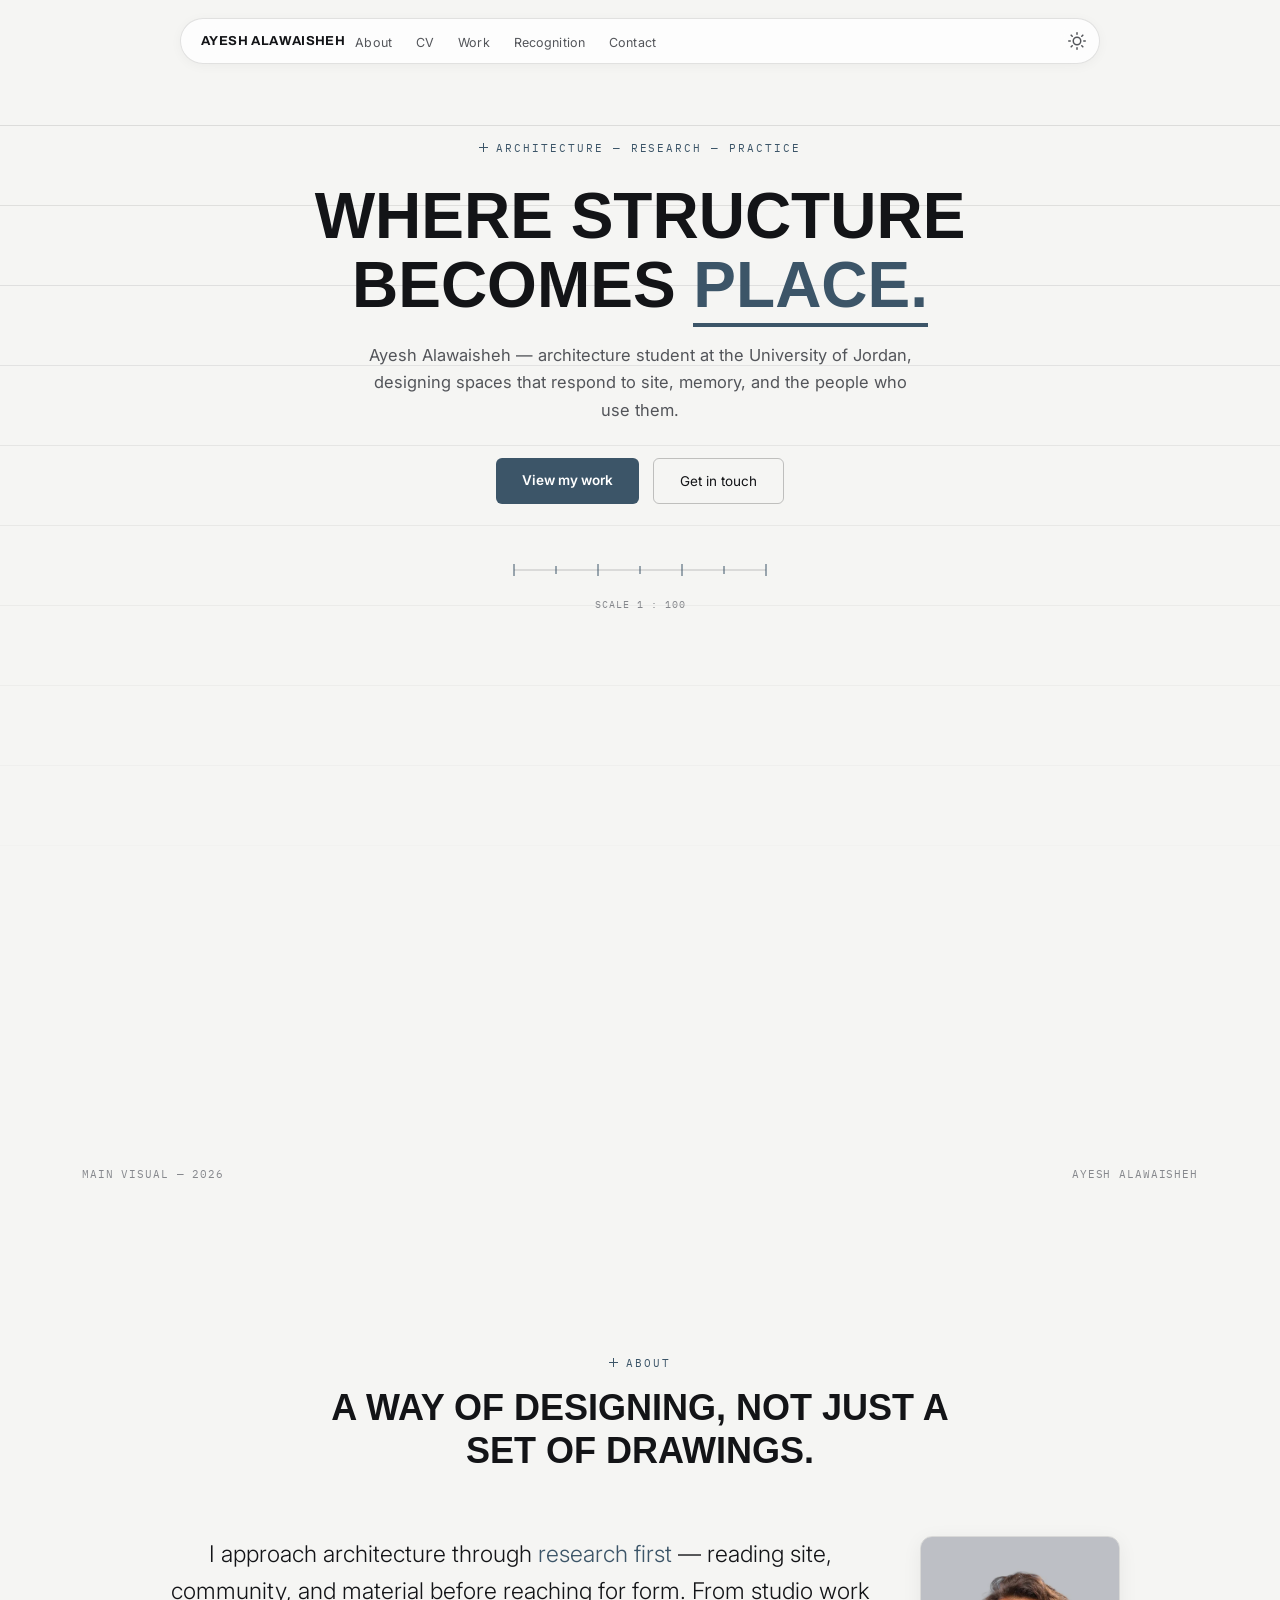
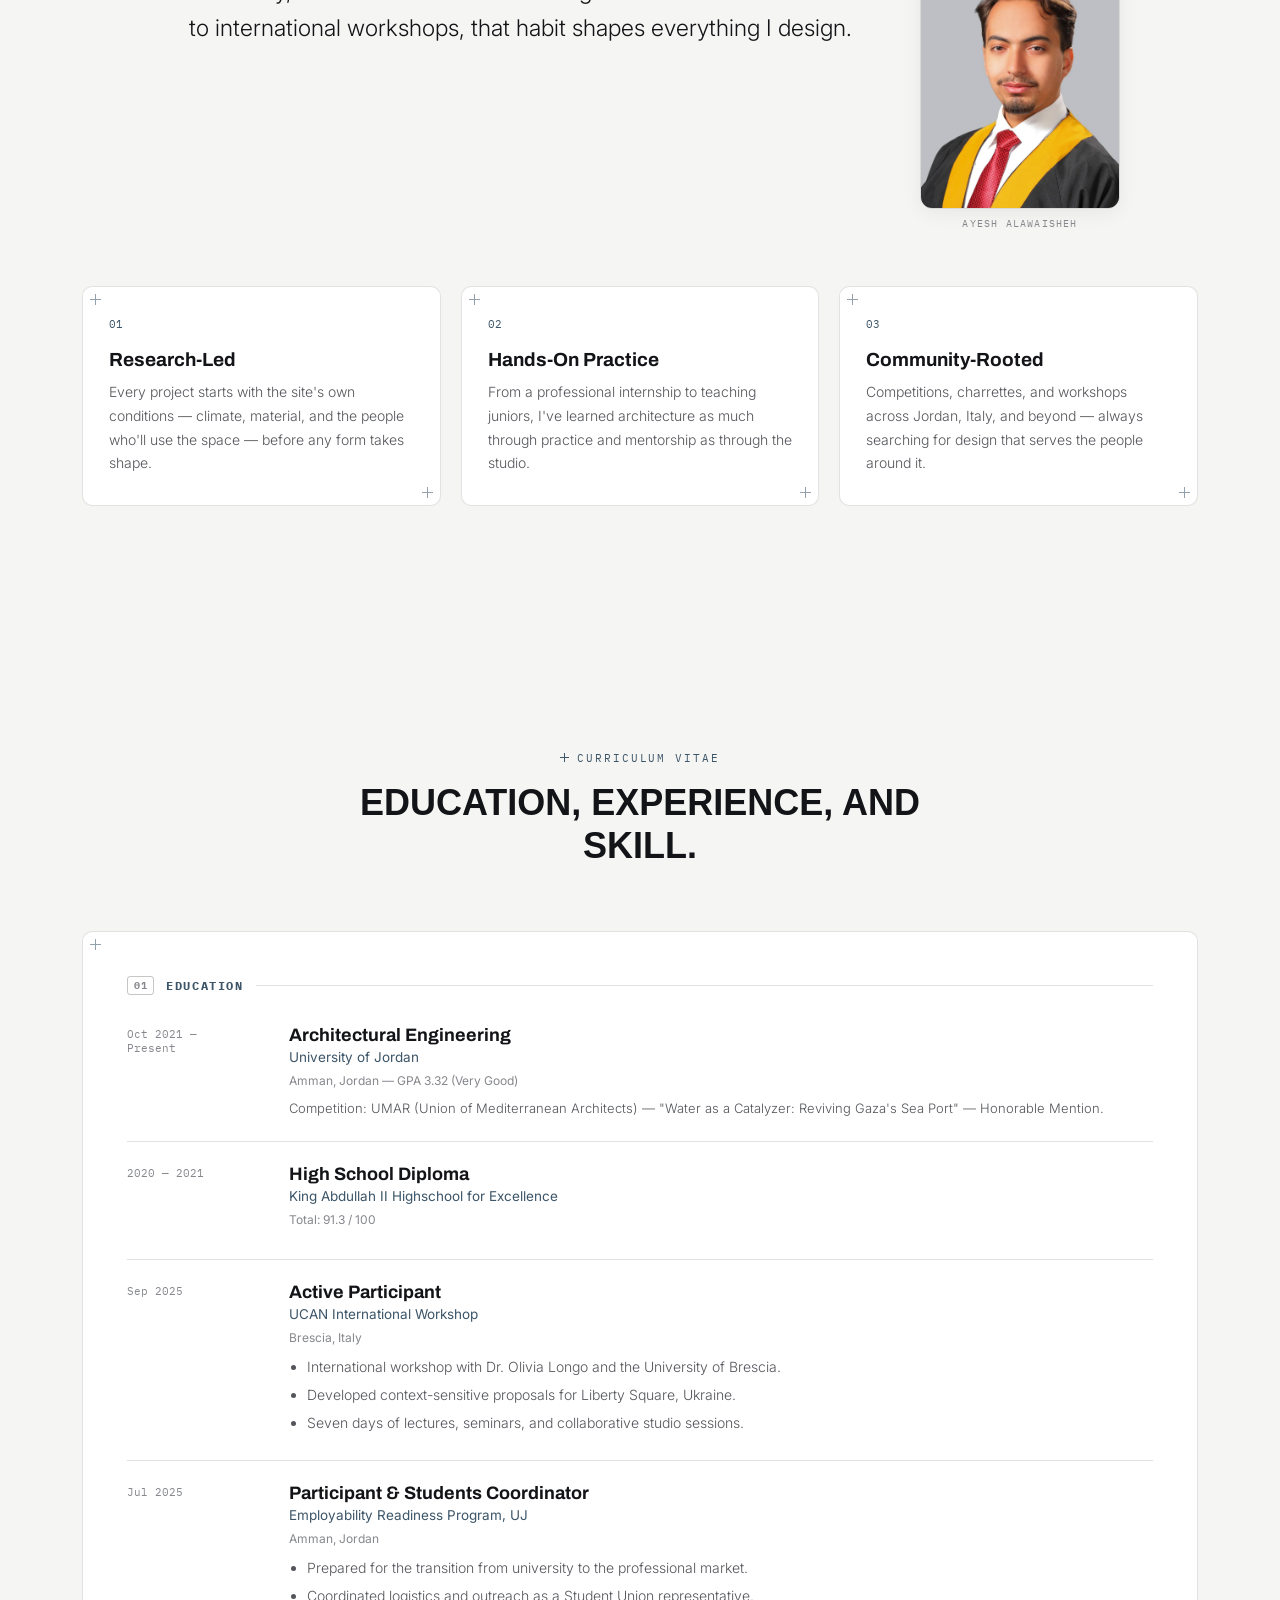
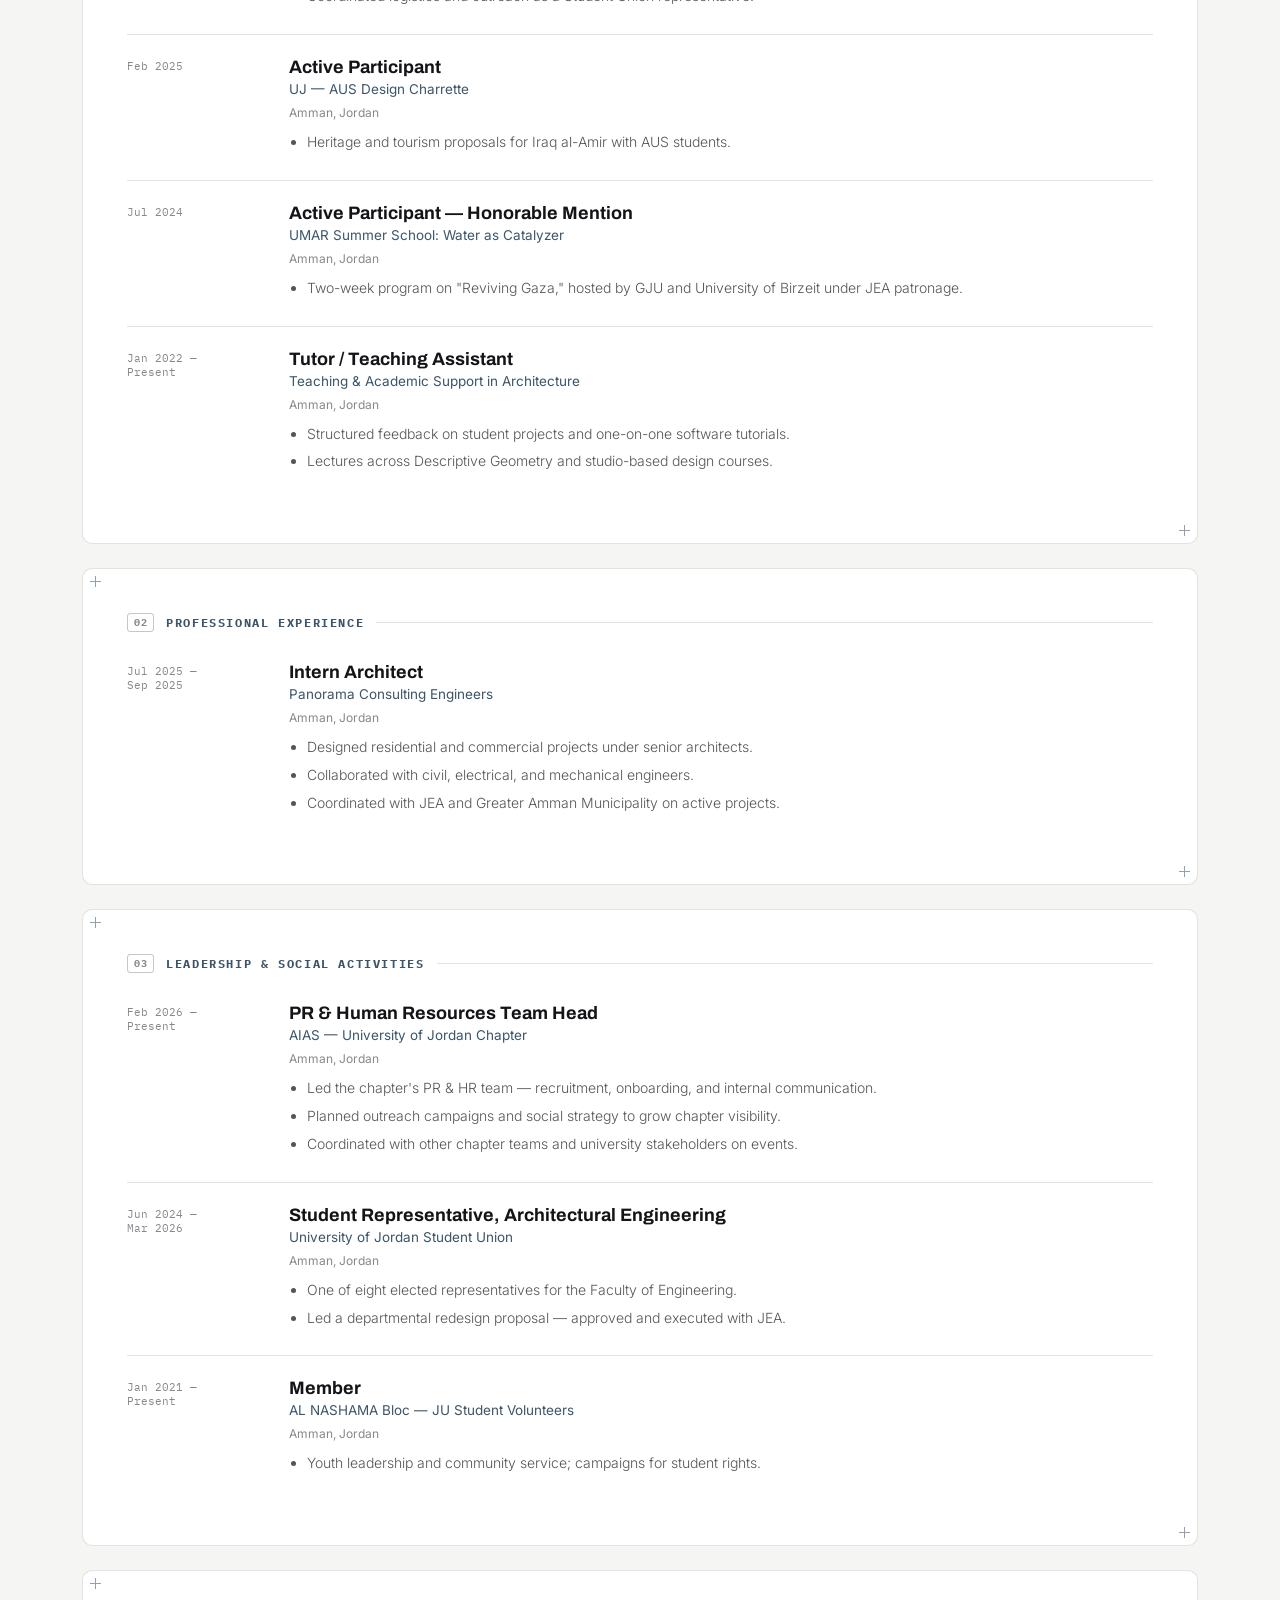
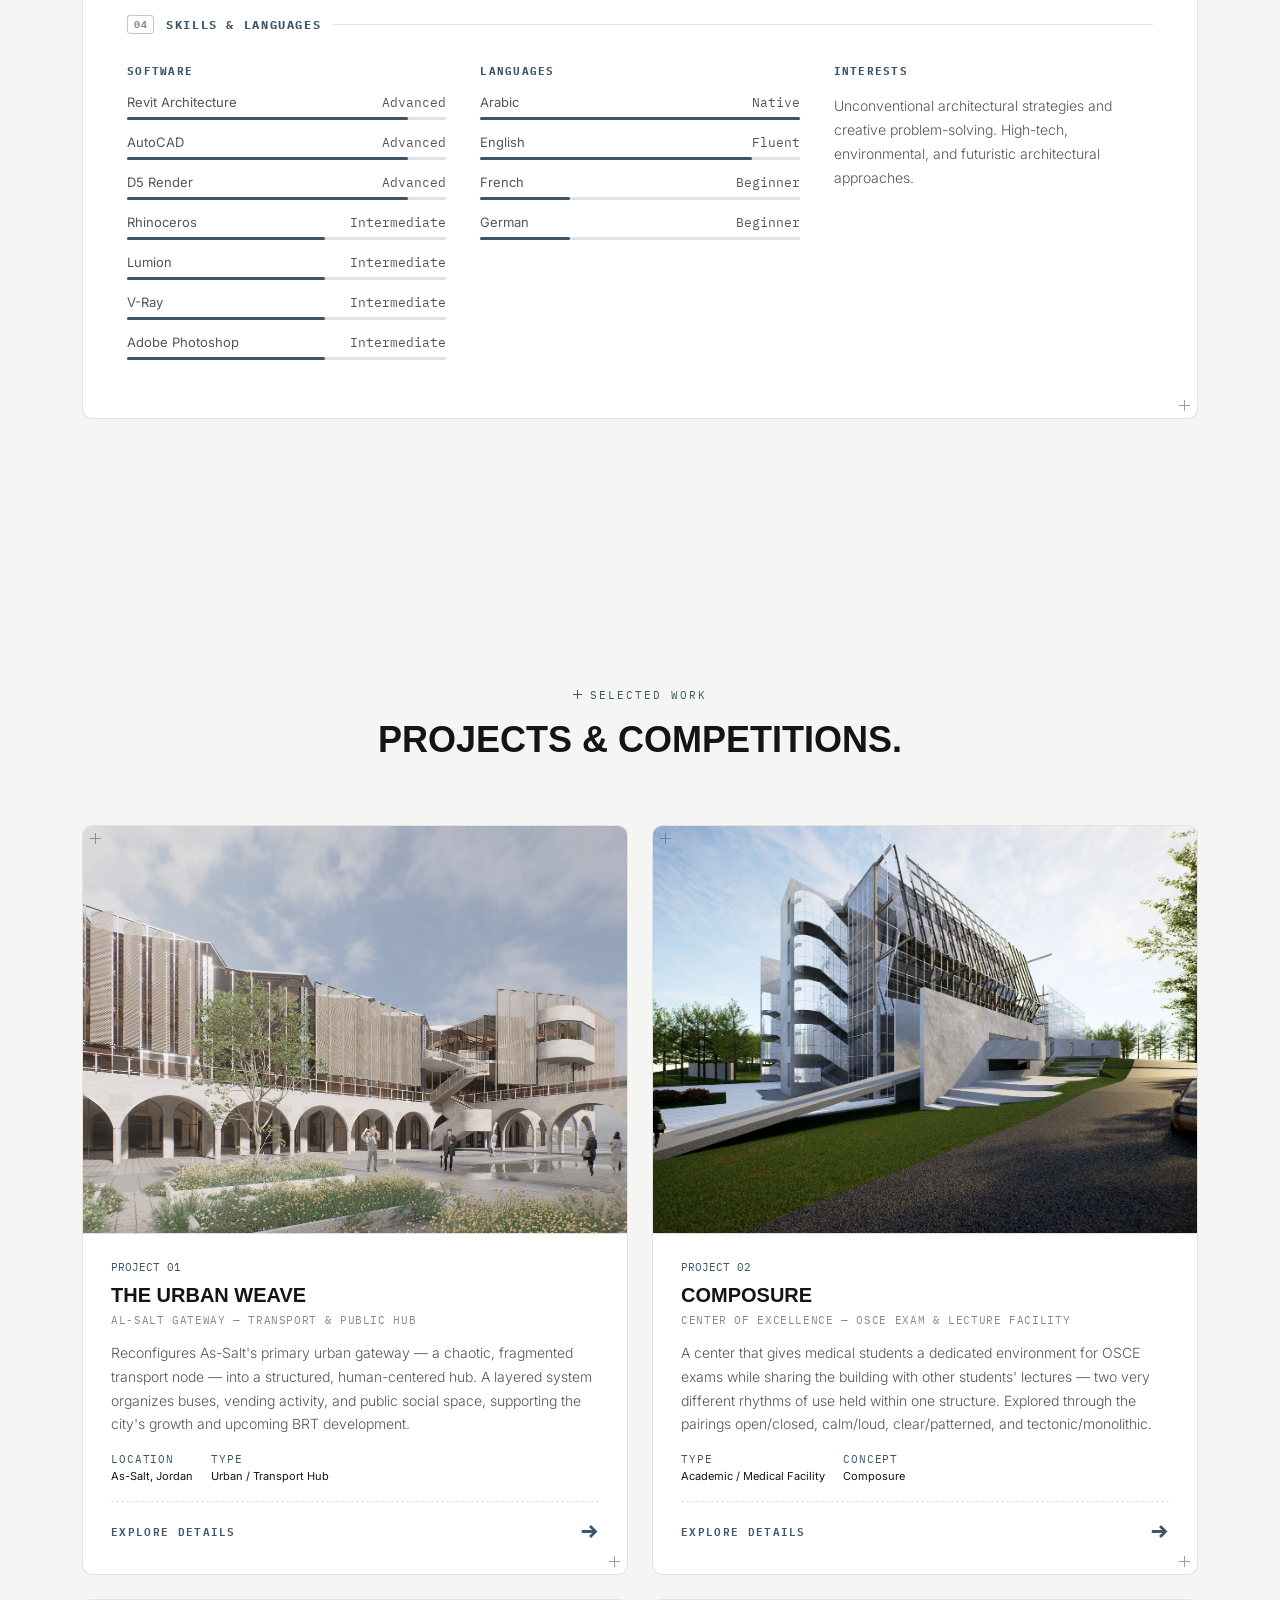
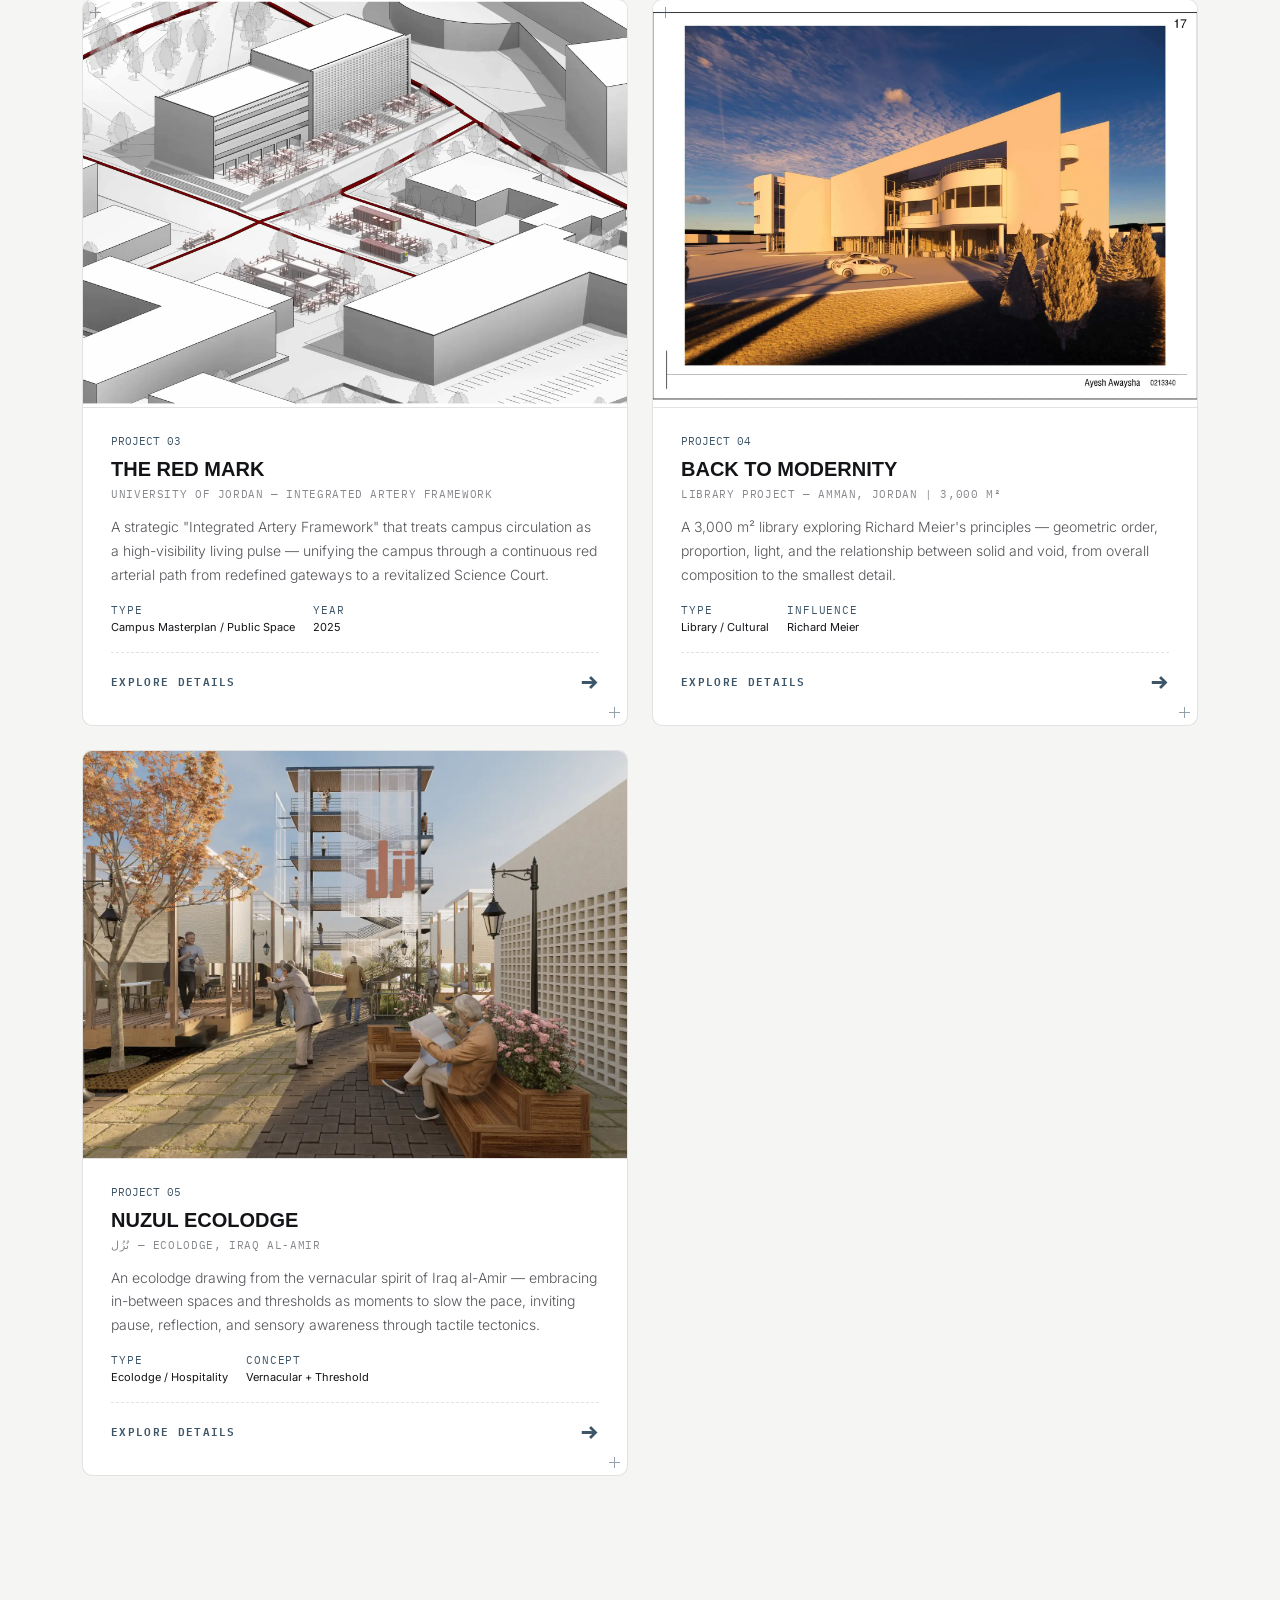
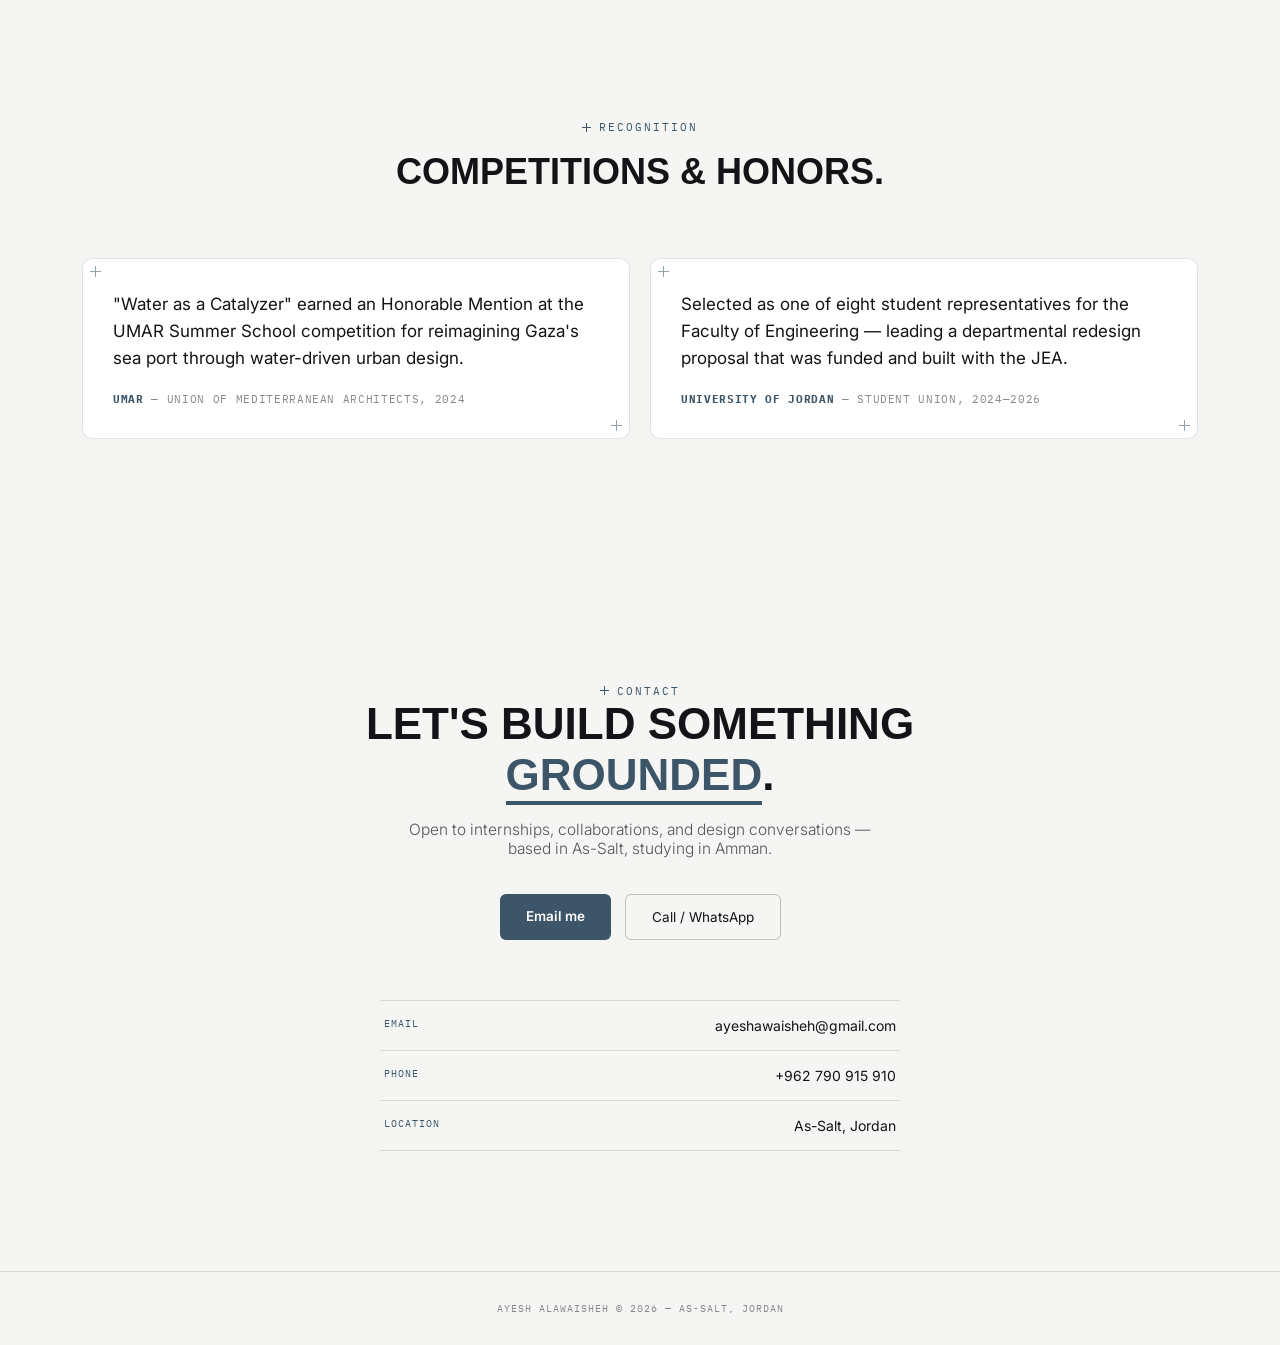
==== commit 76a47799: "nuzul" ====
--- a/index.html
+++ b/index.html
@@ -385,6 +385,26 @@
           </div>
         </div>
       </a>
+      <a href="nuzul.html" class="work-card bp">
+
+        <div class="work-thumb" style="padding:0; background:none;">
+          <img src="nuzul-hero.webp" alt="NUZUL Ecolodge — Iraq al-Amir" style="width:100%; height:100%; object-fit:cover;">
+        </div>
+        <div class="work-info">
+          <div class="filenum">PROJECT 05</div>
+          <h3>NUZUL Ecolodge</h3>
+          <div class="tagline">نُزُل — Ecolodge, Iraq al-Amir</div>
+          <p>An ecolodge drawing from the vernacular spirit of Iraq al-Amir — embracing in-between spaces and thresholds as moments to slow the pace, inviting pause, reflection, and sensory awareness through tactile tectonics.</p>
+          <div class="work-meta">
+            <div><span class="k">Type</span>Ecolodge / Hospitality</div>
+            <div><span class="k">Concept</span>Vernacular + Threshold</div>
+          </div>
+          <div class="view-project-btn">
+            <span>Explore Details</span>
+            <span class="arrow">&rarr;</span>
+          </div>
+        </div>
+      </a>
     </div>
   </div>
 </section>
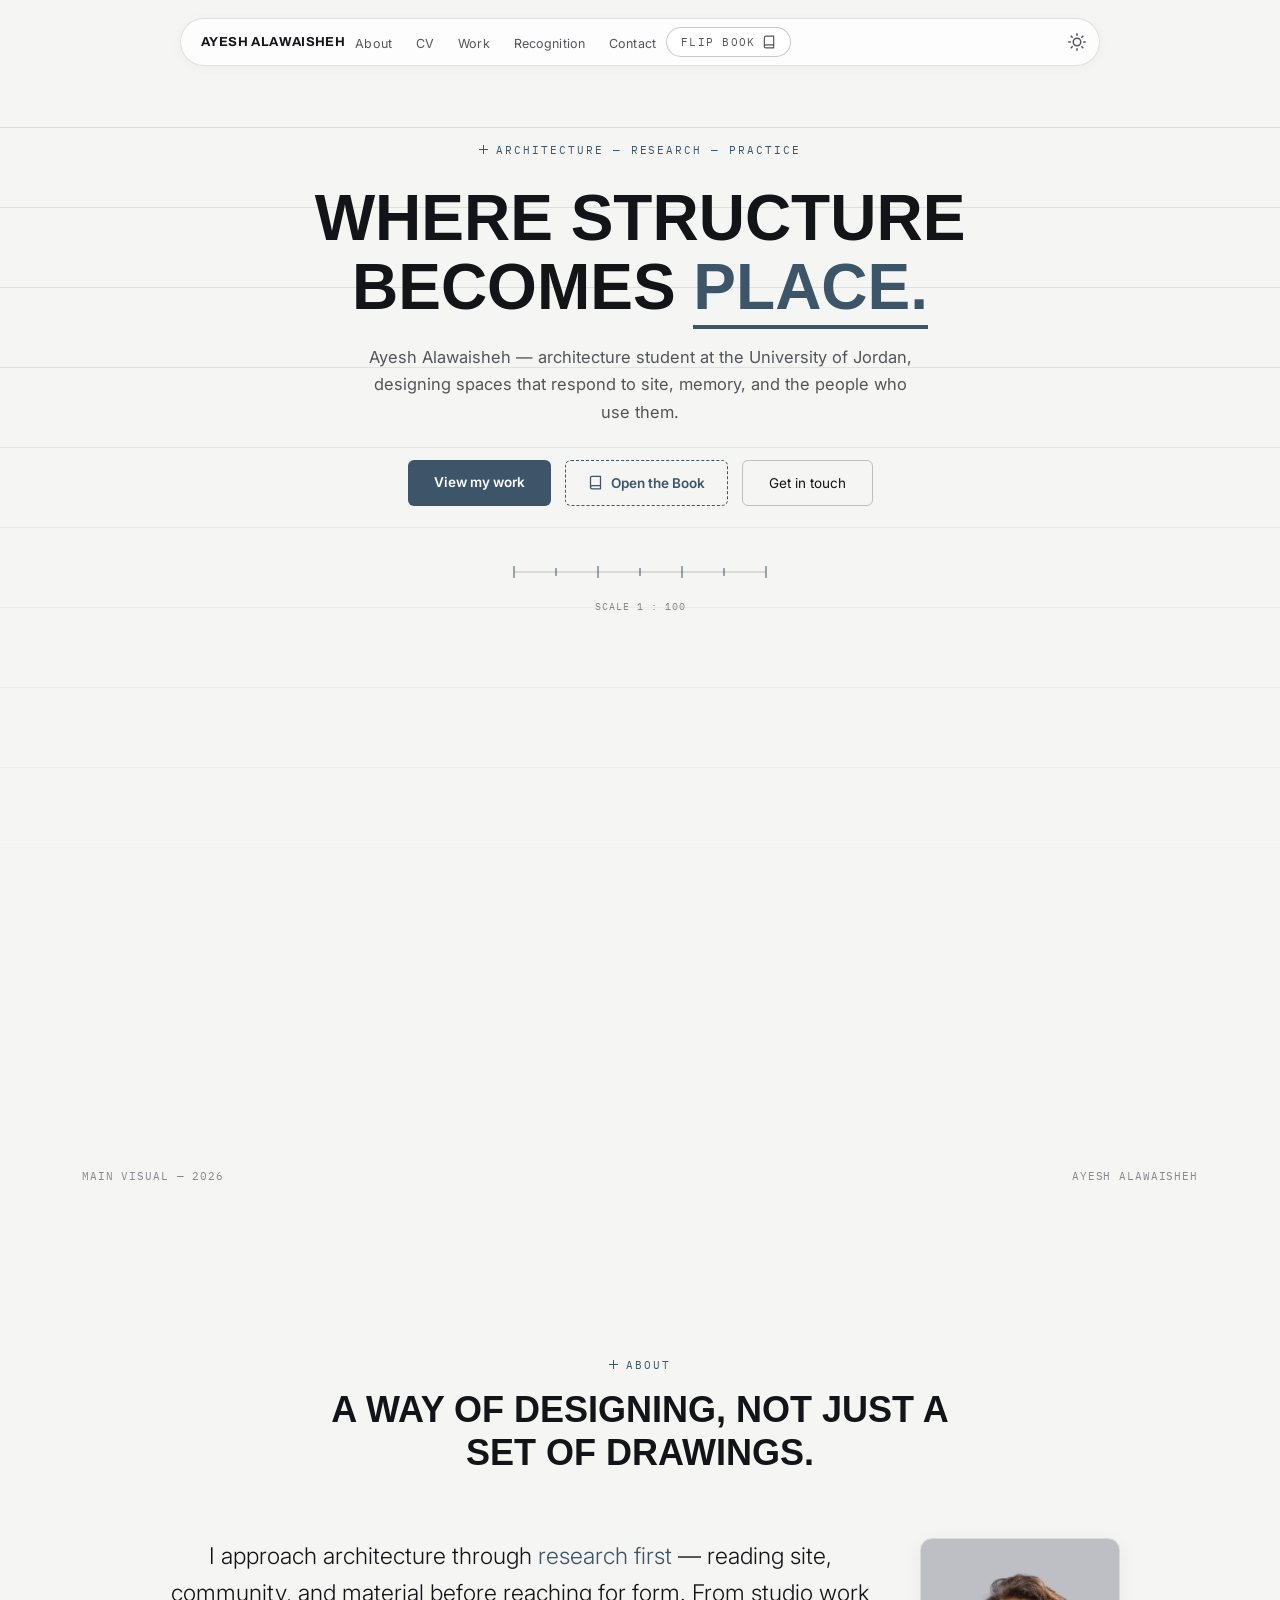
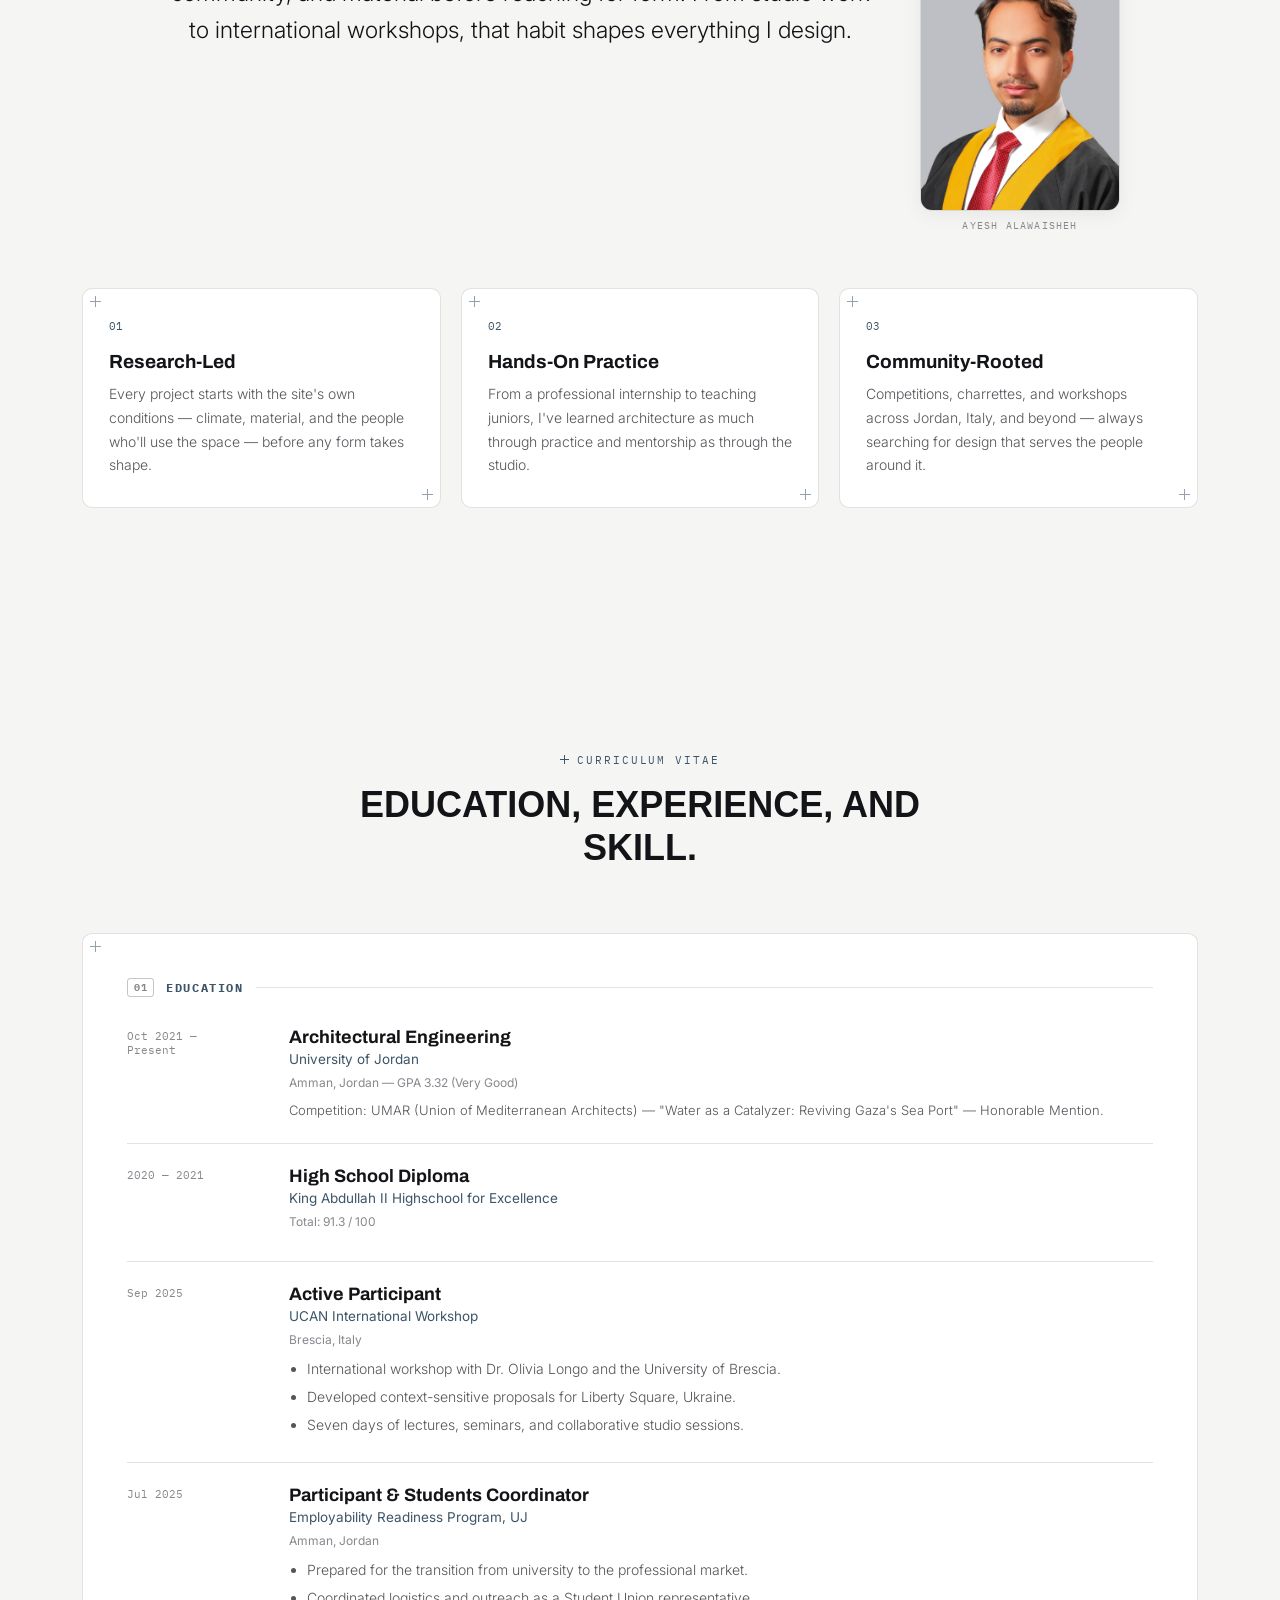
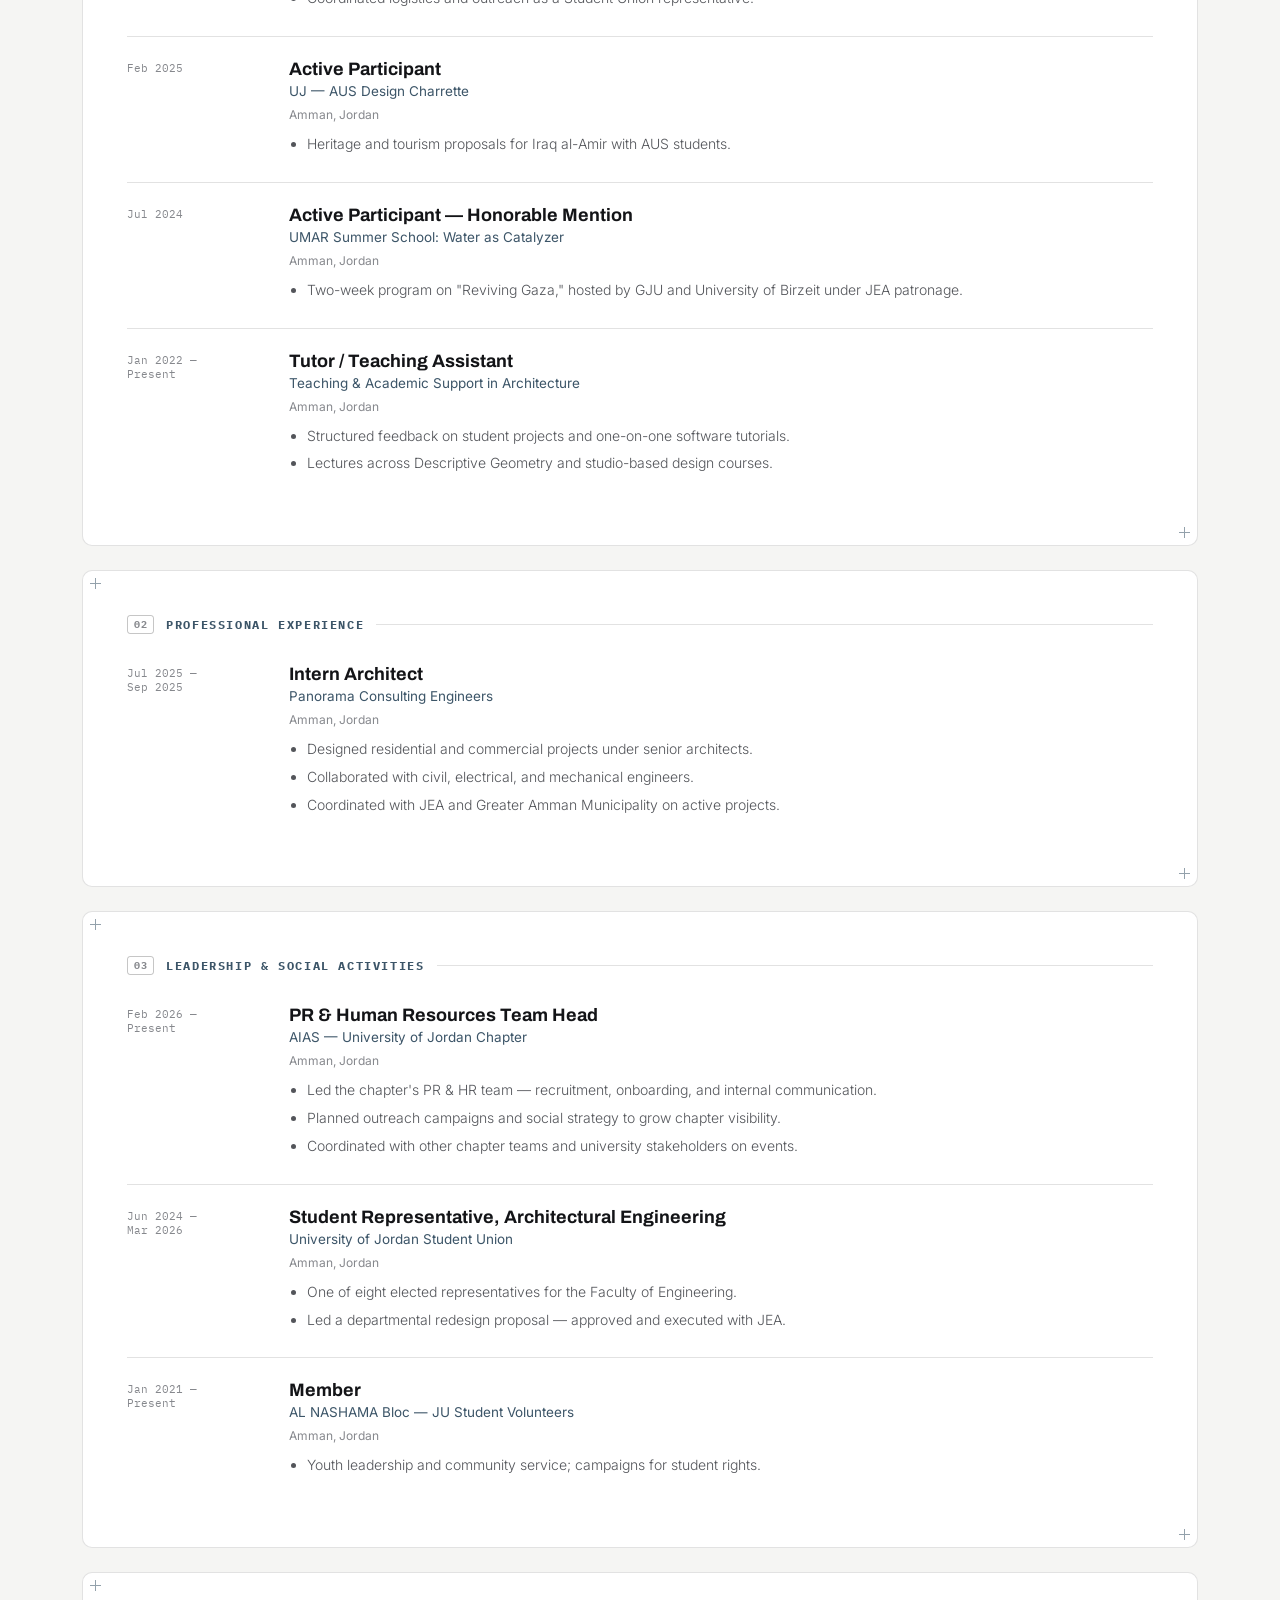
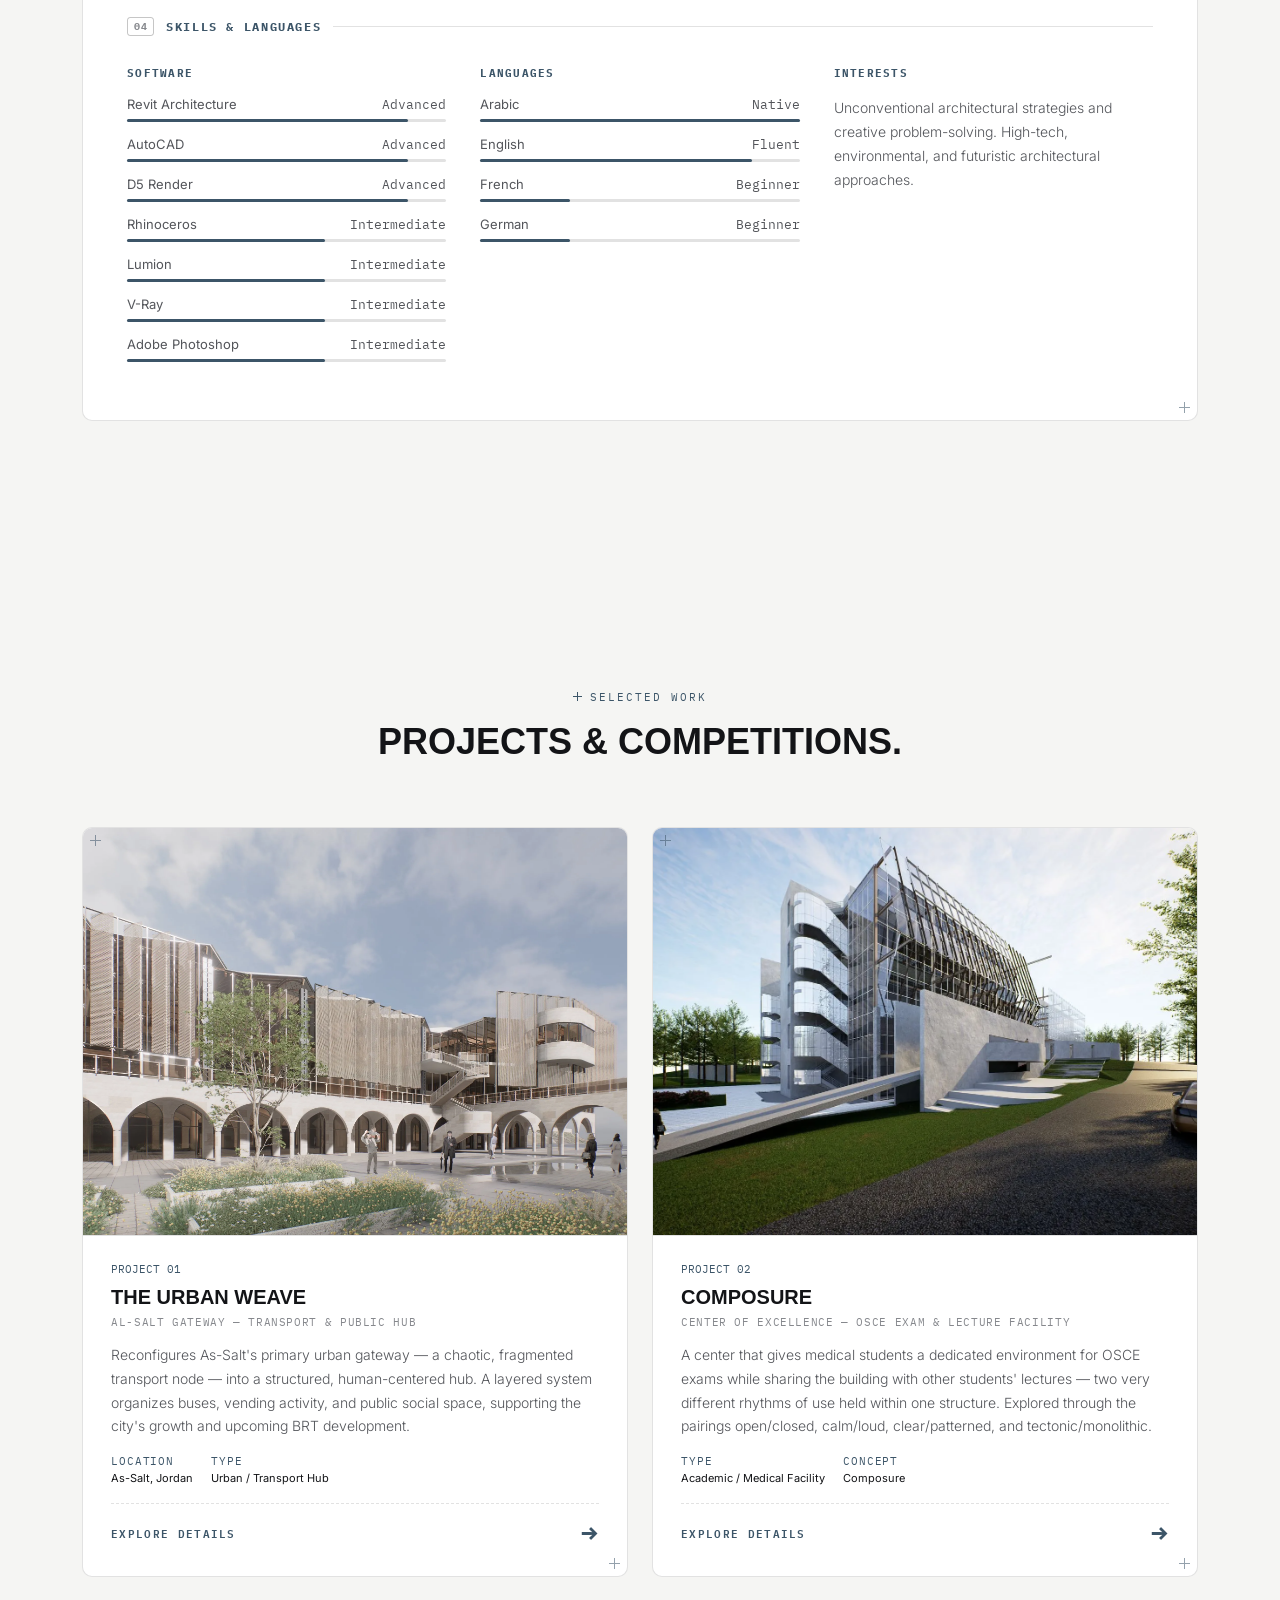
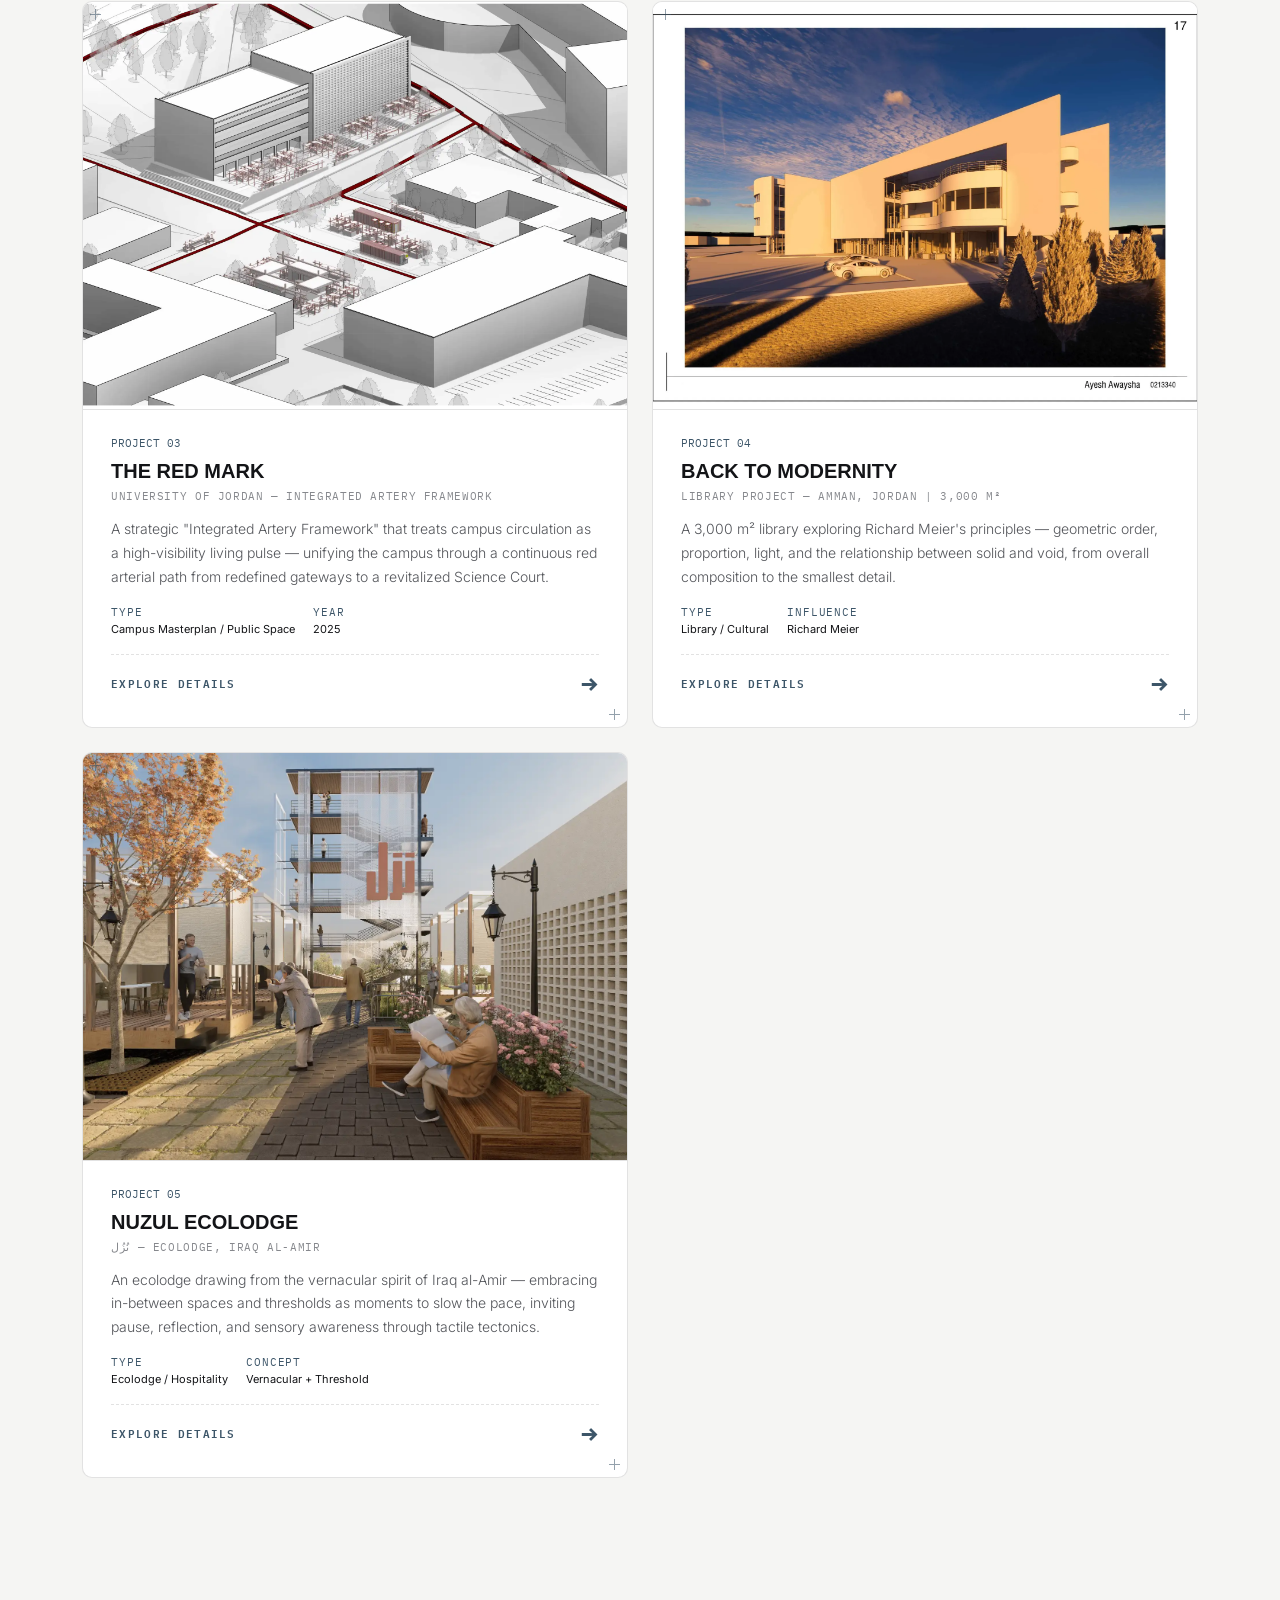
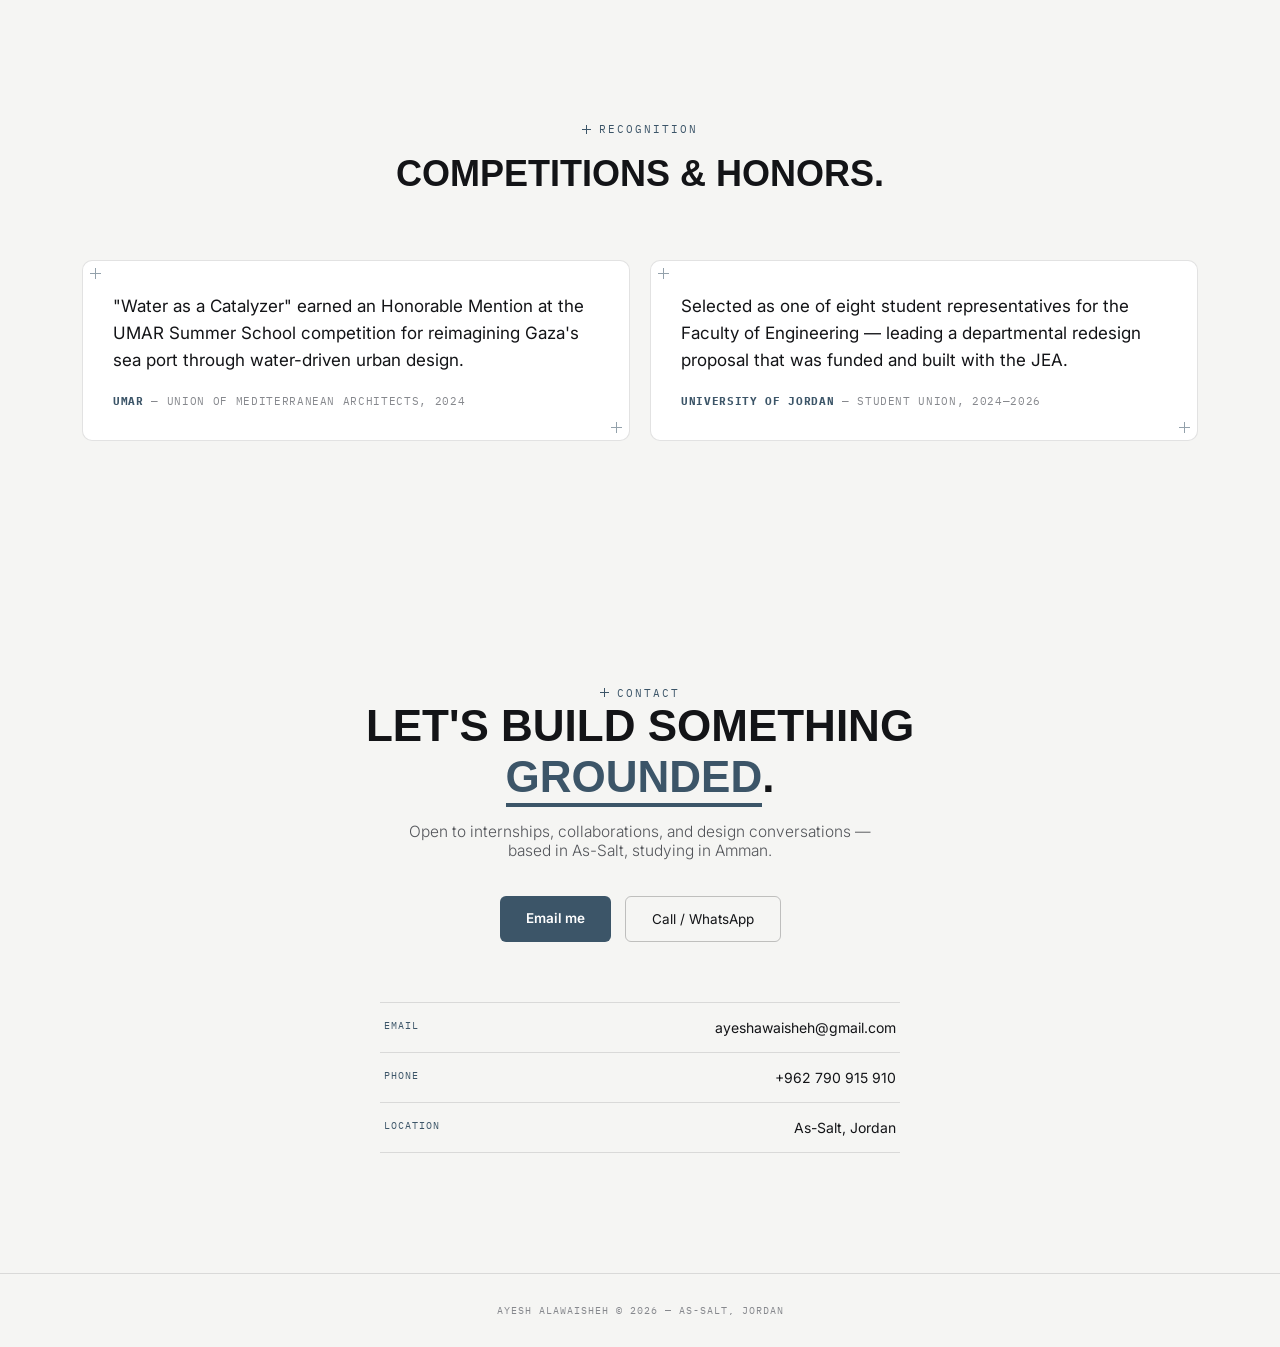
==== commit 7b1b0e74: "new" ====
--- a/index.html
+++ b/index.html
@@ -22,6 +22,9 @@
       <li><a href="#recognition">Recognition</a></li>
       <li><a href="#contact">Contact</a></li>
     </ul>
+    <a href="book.html" class="nav-book-btn" title="Open digital flip book">Flip Book
+      <svg width="14" height="14" viewBox="0 0 24 24" fill="none" stroke="currentColor" stroke-width="2" stroke-linecap="round" stroke-linejoin="round"><path d="M4 19.5A2.5 2.5 0 0 1 6.5 17H20"/><path d="M6.5 2H20v20H6.5A2.5 2.5 0 0 1 4 19.5v-15A2.5 2.5 0 0 1 6.5 2z"/></svg>
+    </a>
     <button class="theme-toggle" id="themeToggle" aria-label="Toggle theme" title="Toggle dark/light mode">
       <svg class="sun-moon" viewBox="0 0 24 24" width="18" height="18" fill="none" stroke="currentColor" stroke-width="2" stroke-linecap="round" stroke-linejoin="round">
         <circle class="sun" cx="12" cy="12" r="5"/>
@@ -50,6 +53,10 @@
     </p>
     <div class="hero-ctas">
       <a href="#work" class="btn-primary">View my work</a>
+      <a href="book.html" class="btn-book-hero">
+        <svg width="15" height="15" viewBox="0 0 24 24" fill="none" stroke="currentColor" stroke-width="2" stroke-linecap="round" stroke-linejoin="round"><path d="M4 19.5A2.5 2.5 0 0 1 6.5 17H20"/><path d="M6.5 2H20v20H6.5A2.5 2.5 0 0 1 4 19.5v-15A2.5 2.5 0 0 1 6.5 2z"/></svg>
+        Open the Book
+      </a>
       <a href="#contact" class="btn-ghost">Get in touch</a>
     </div>
     <div class="scale-bar" aria-hidden="true">
--- a/style.css
+++ b/style.css
@@ -125,6 +125,19 @@
     background:var(--text); color:#FFFFFF; font-size:12px; font-weight:600;
     padding:8px 18px; border-radius:999px; white-space:nowrap;
   }
+  .nav-book-btn{
+    display:flex; align-items:center; gap:6px;
+    font-family:'IBM Plex Mono', monospace; font-size:11px; letter-spacing:0.12em;
+    text-transform:uppercase; color:var(--text-soft);
+    border:1px solid var(--border-strong); background:var(--surface);
+    padding:7px 14px; border-radius:999px; white-space:nowrap;
+    transition:all .2s ease;
+  }
+  .nav-book-btn:hover{color:#FFFFFF; background:var(--accent); border-color:var(--accent);}
+  .nav-book-btn svg{flex:0 0 auto;}
+  @media (max-width:760px){
+    .nav-book-btn{display:none;}
+  }
   .nav-toggle{display:none; background:none; border:none; cursor:pointer; padding:4px;}
   .nav-toggle span{display:block; width:18px; height:1.5px; background:var(--text); margin:5px 0; border-radius:2px;}
   @media (max-width:760px){
@@ -169,6 +182,12 @@
     border:1px solid var(--border-strong); color:var(--text); font-size:13.5px;
     padding:14px 26px; border-radius:6px;
   }
+  .btn-book-hero{
+    display:inline-flex; align-items:center; gap:8px;
+    border:1px dashed var(--accent); color:var(--accent); font-size:13.5px; font-weight:600;
+    padding:14px 22px; border-radius:6px; transition:all .2s ease;
+  }
+  .btn-book-hero:hover{background:var(--accent); color:#FFFFFF; border-style:solid;}
   .hero-visual{
     position:relative; z-index:1; width:100%; margin-top:38px;
   }
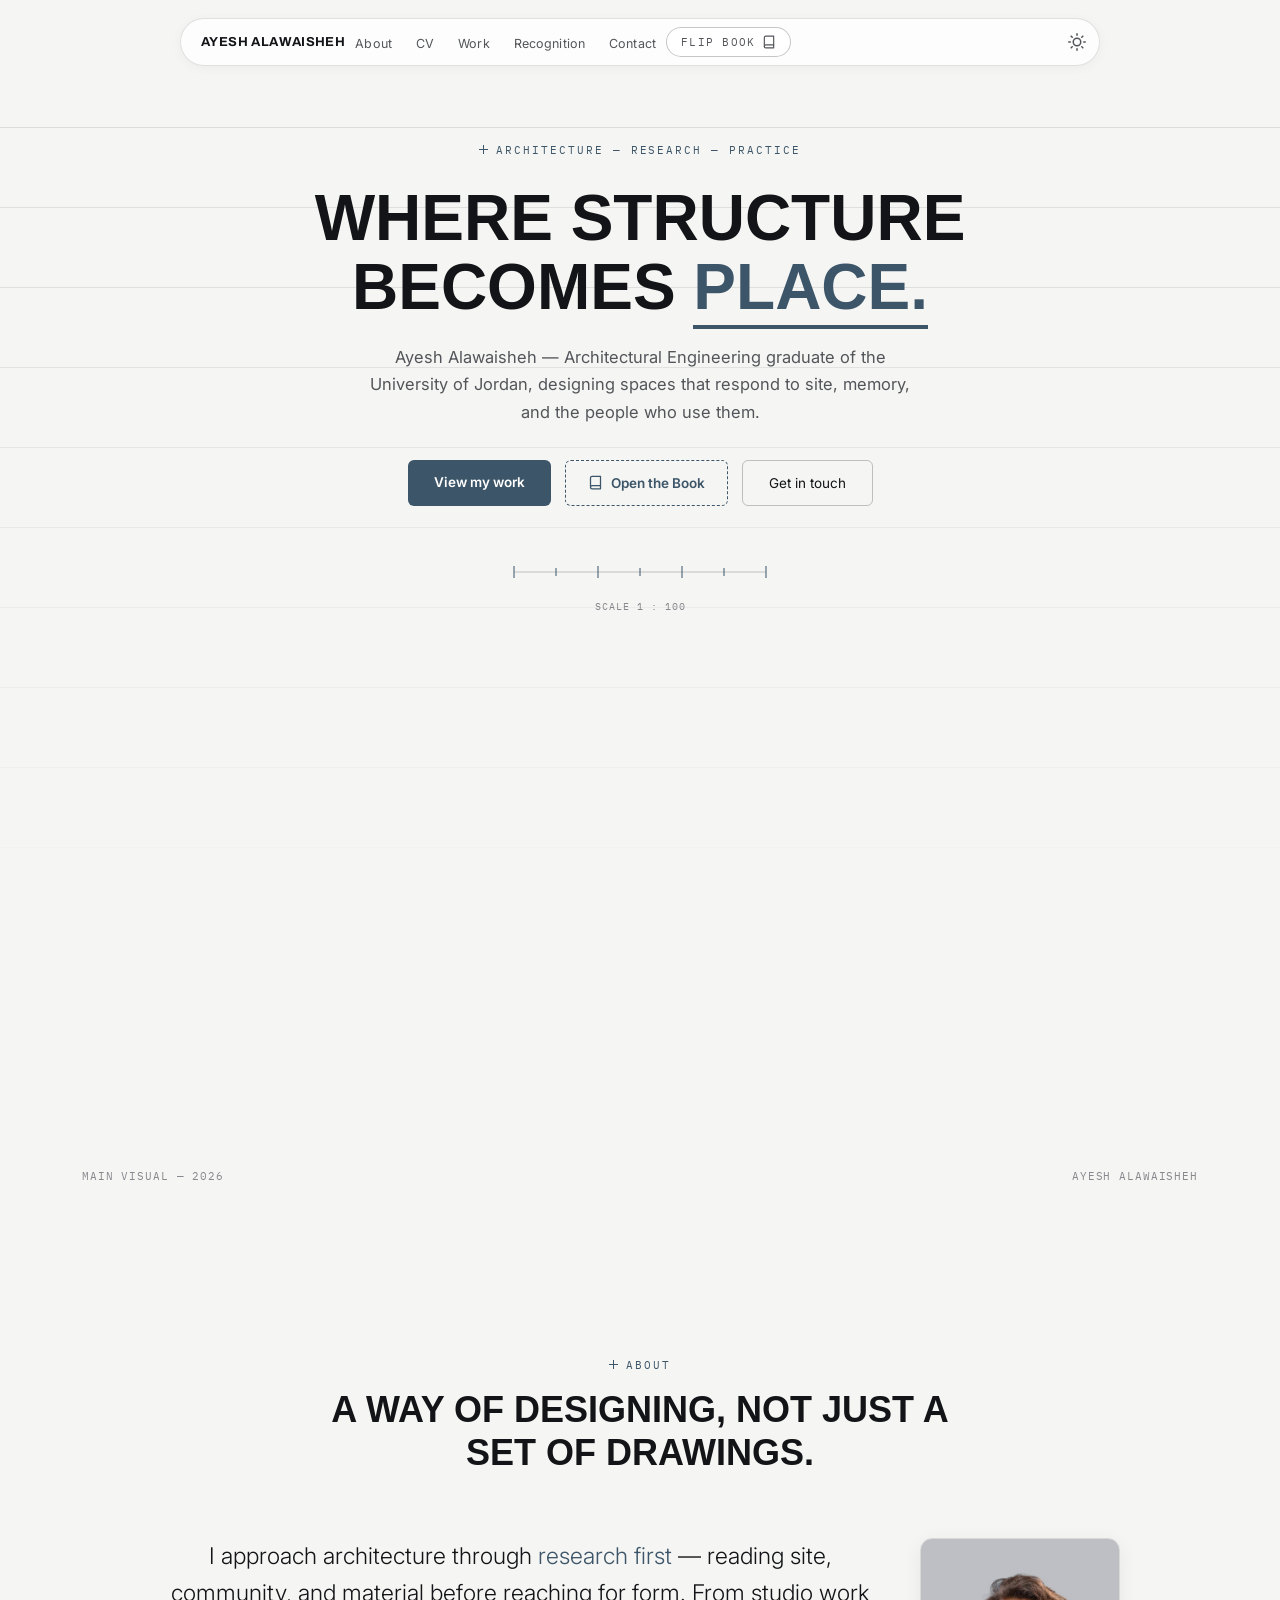
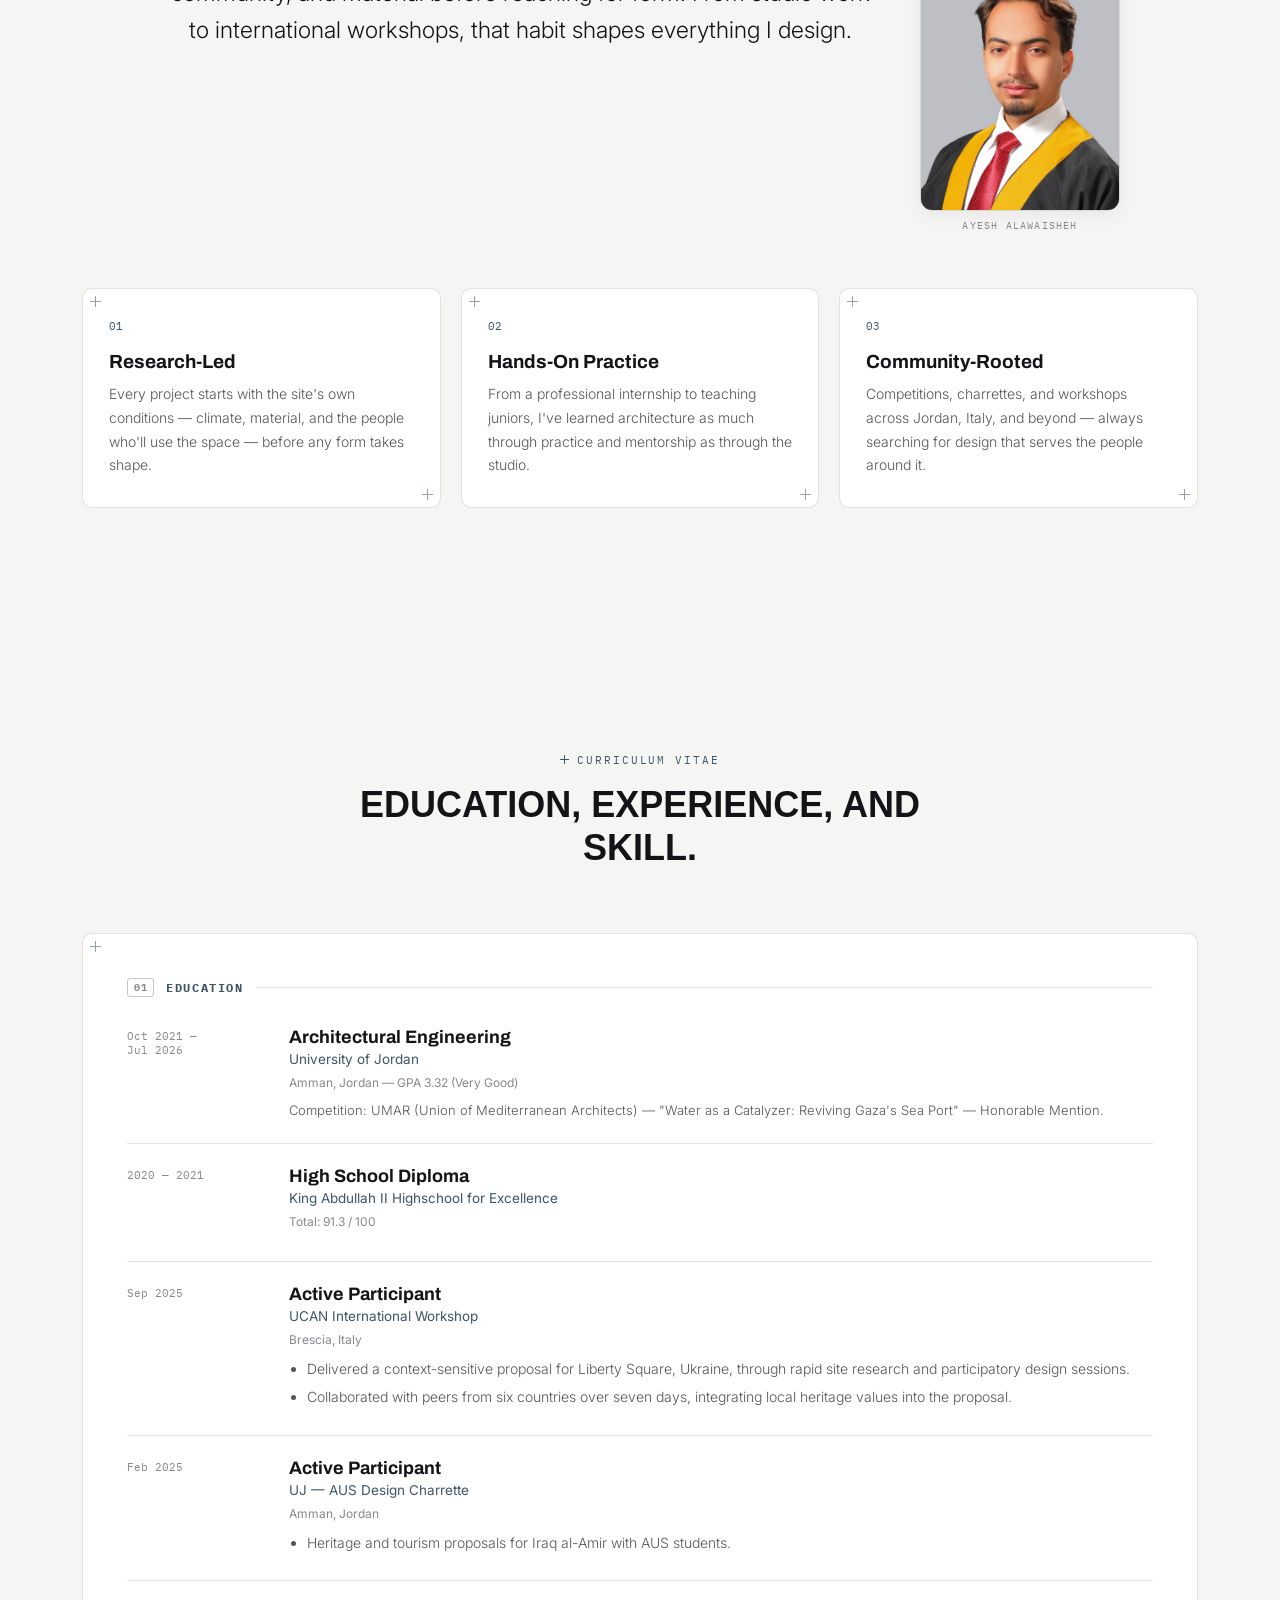
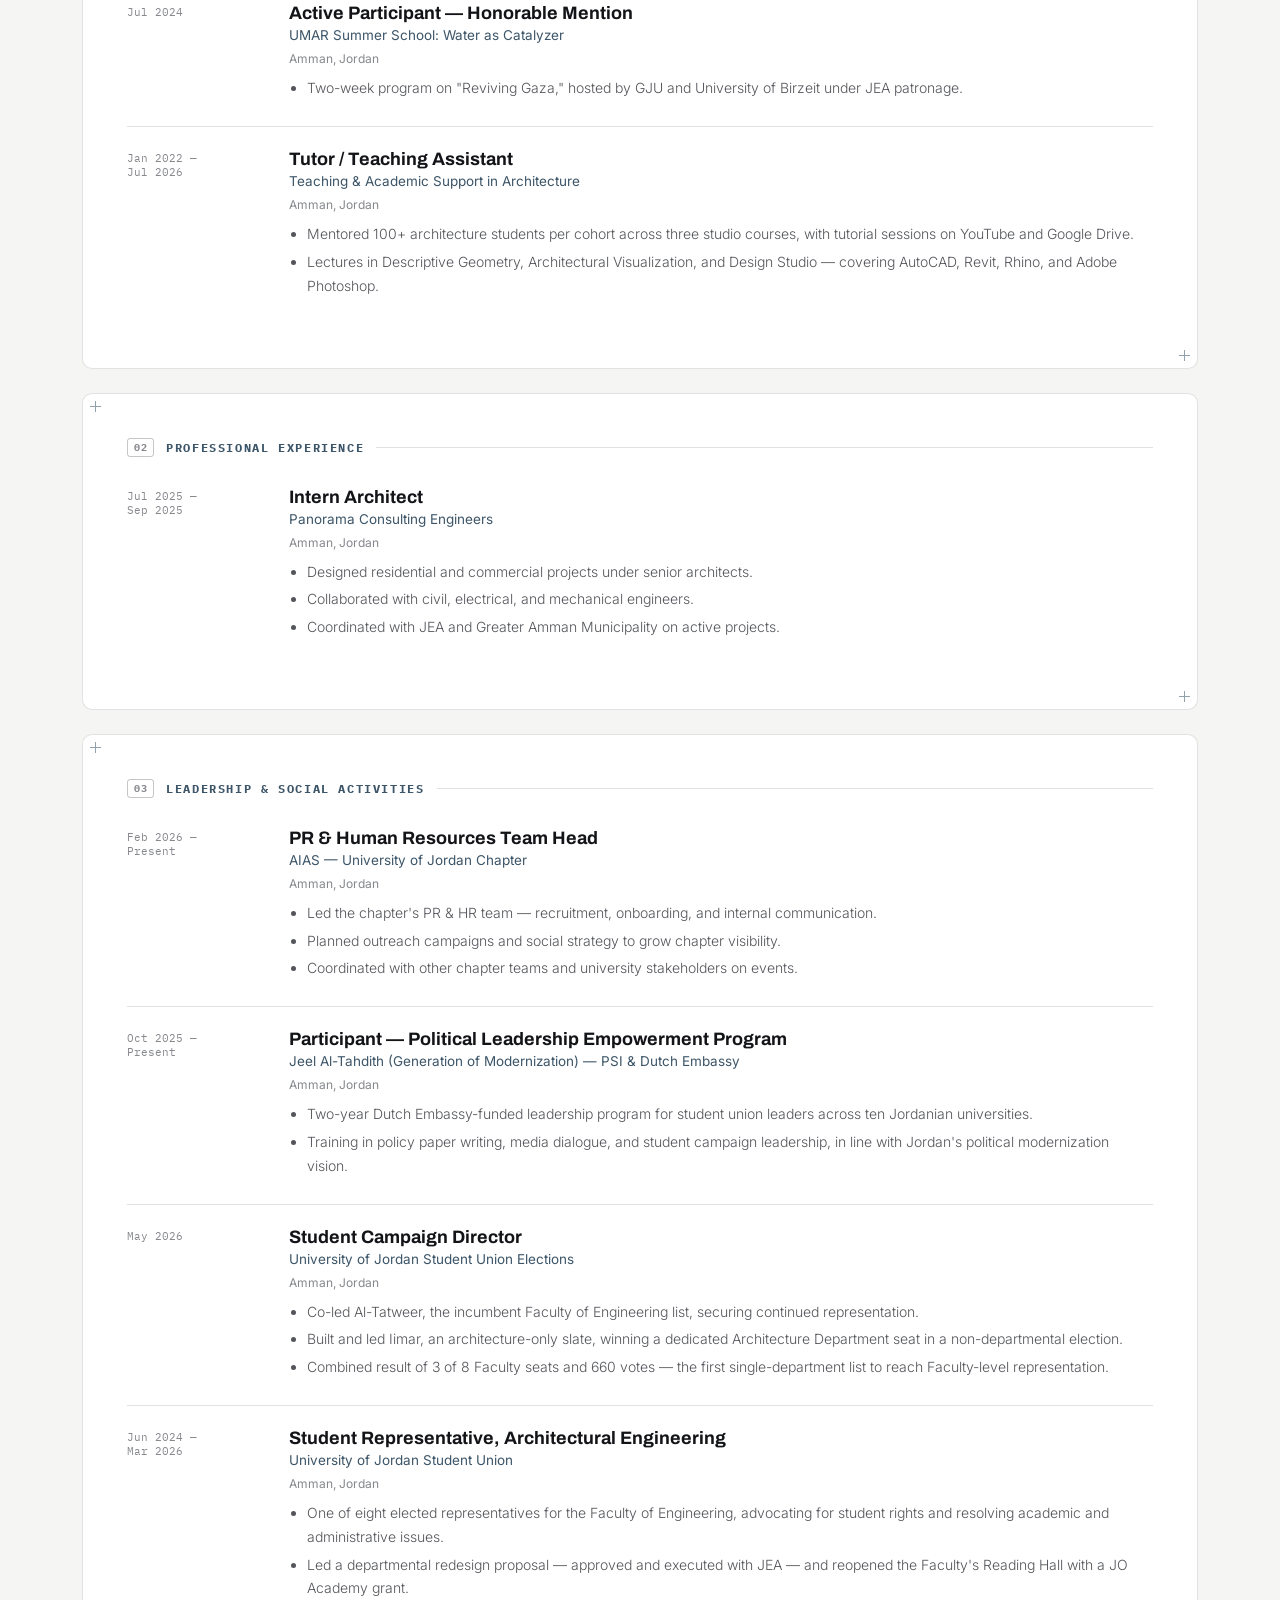
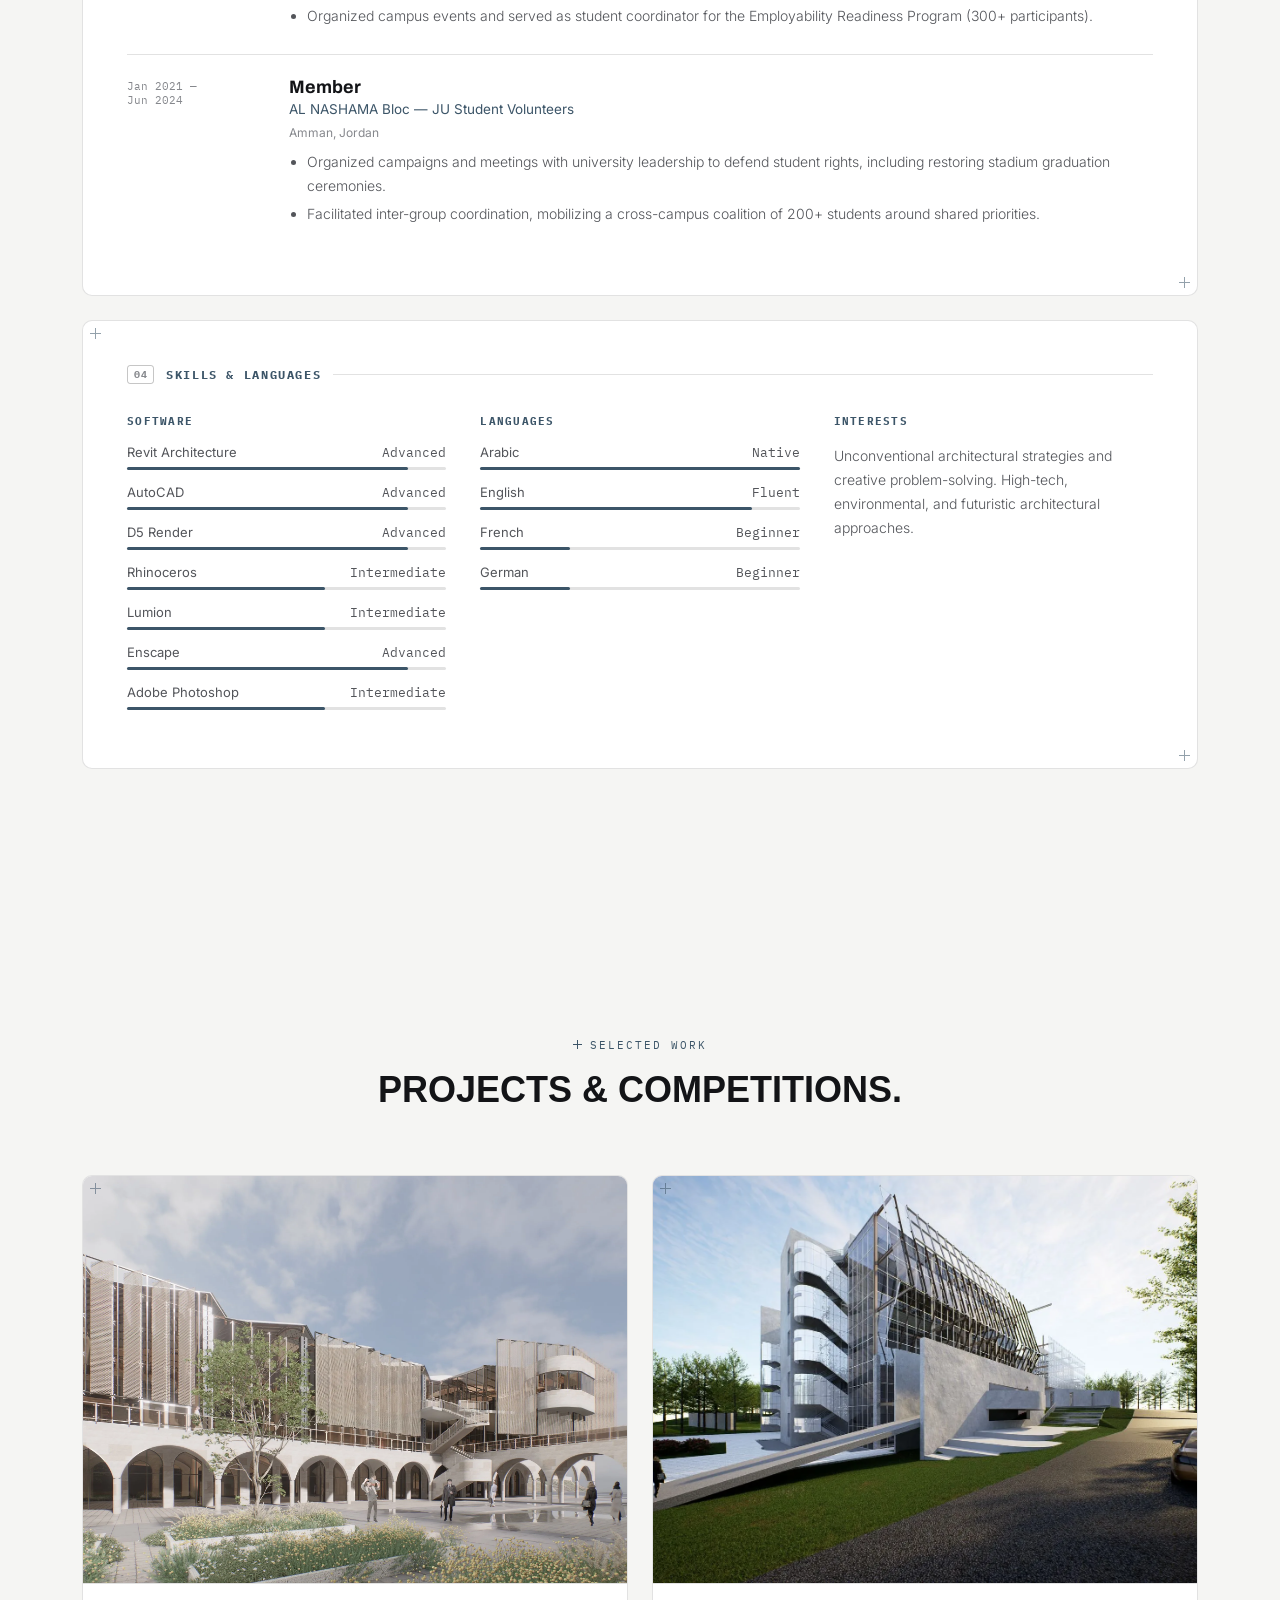
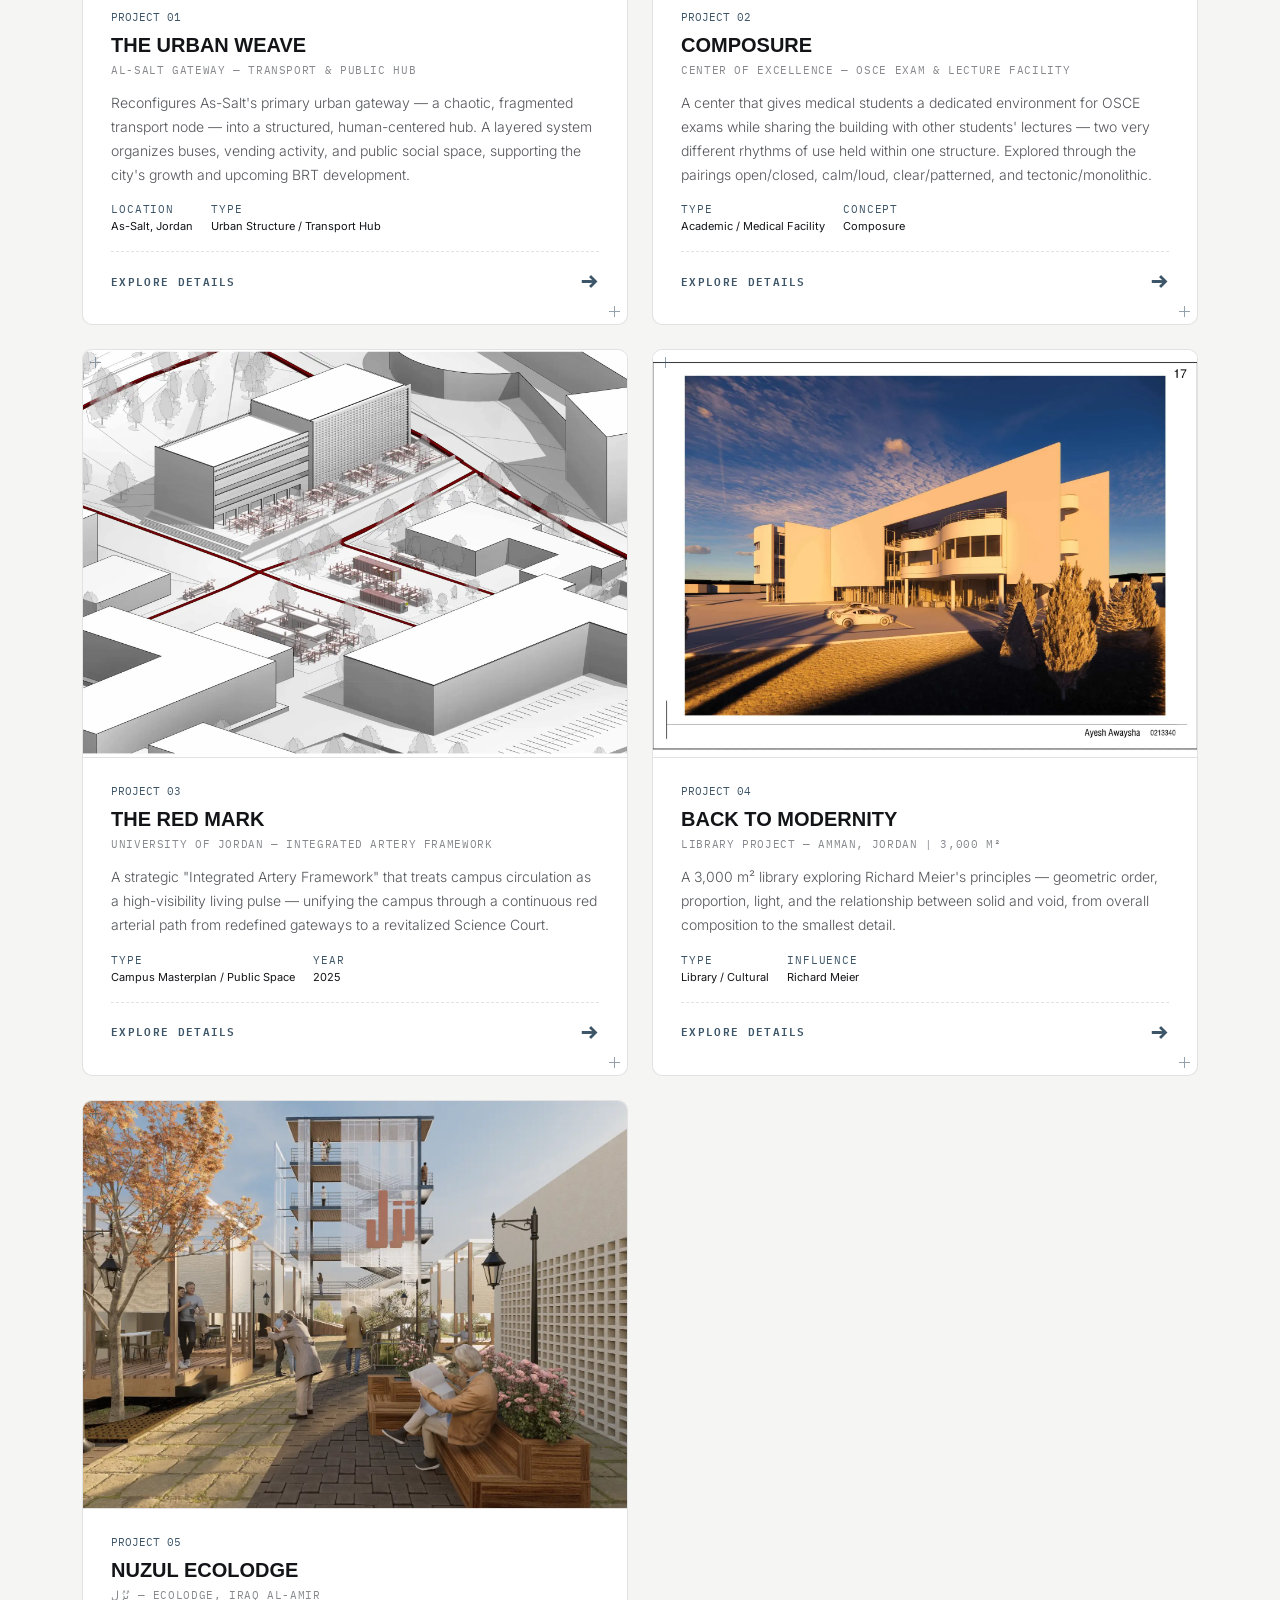
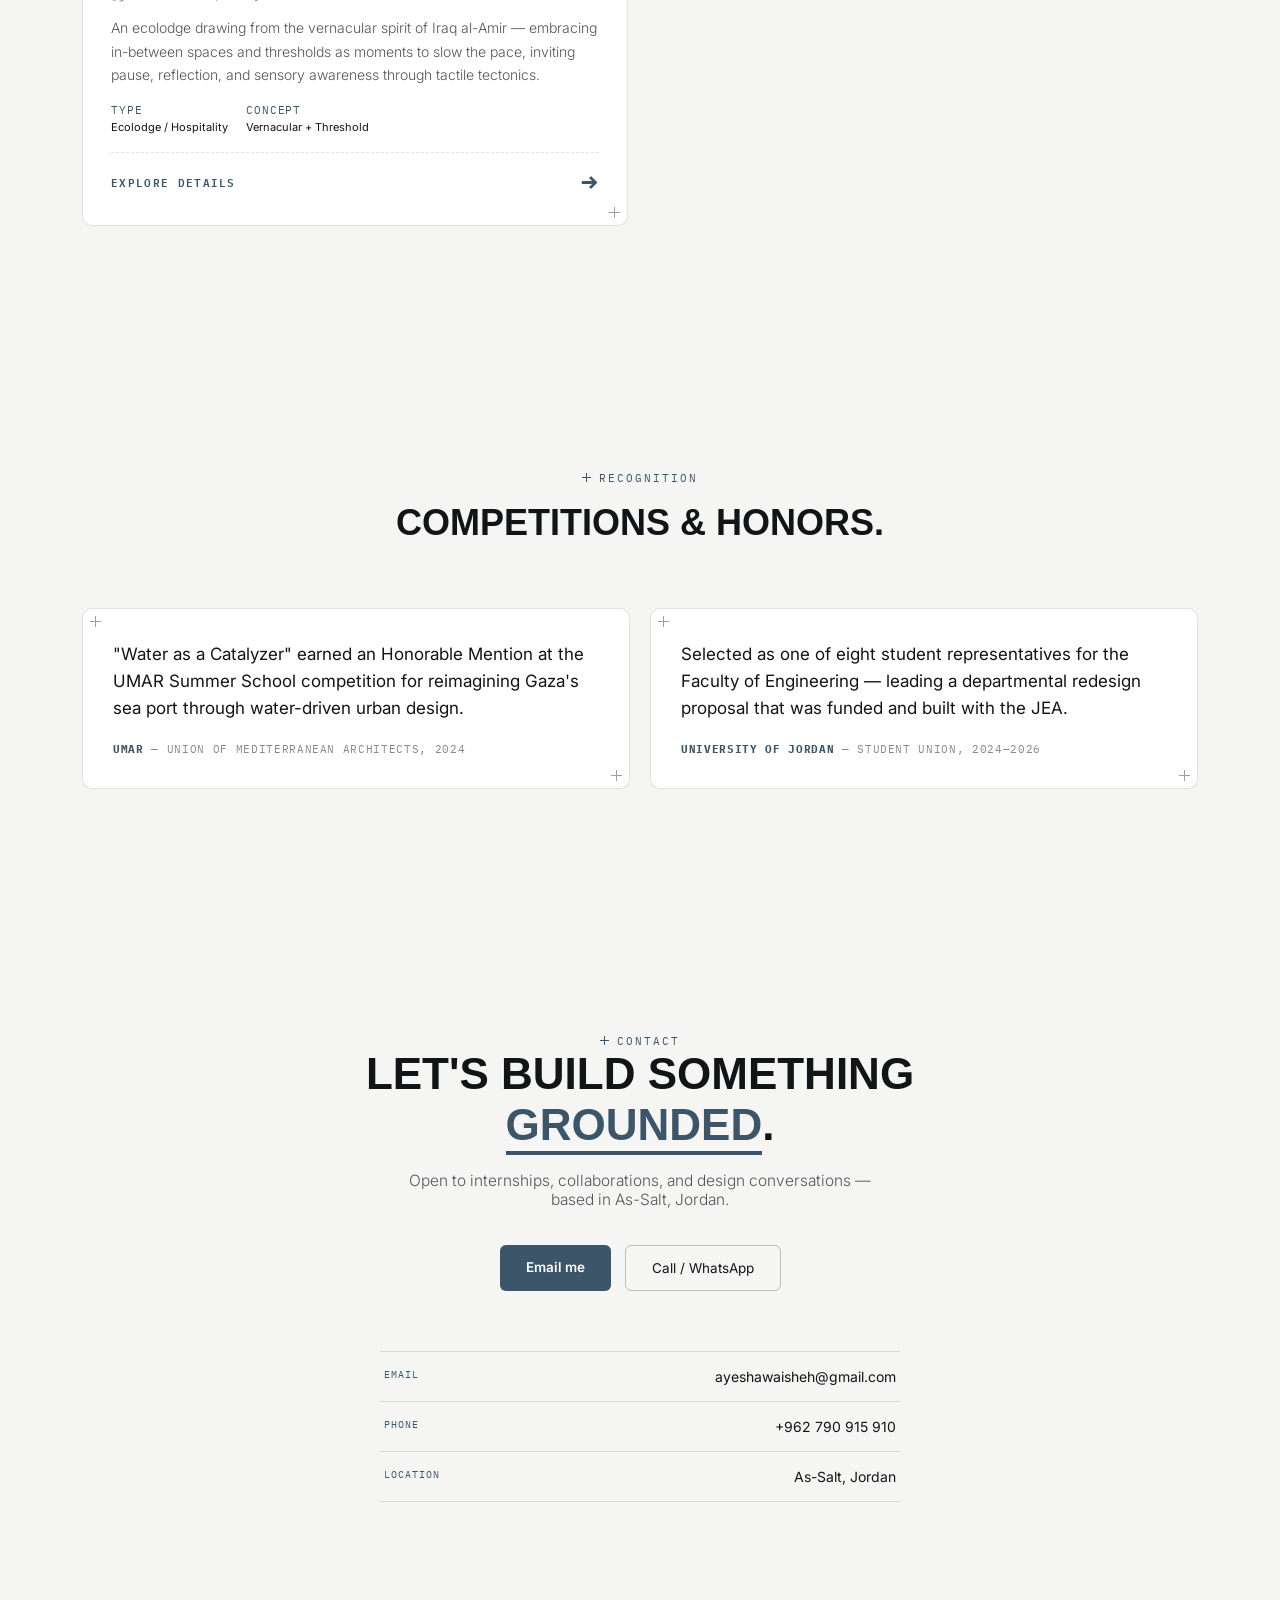
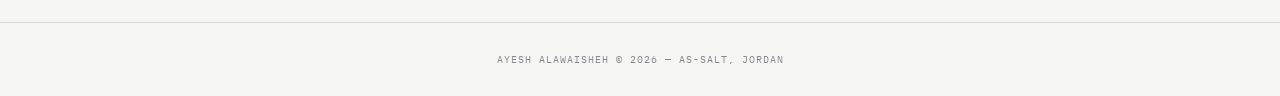
==== commit c7cf8c5e: "edit on cv" ====
--- a/index.html
+++ b/index.html
@@ -3,8 +3,8 @@
 <head>
 <meta charset="UTF-8">
 <meta name="viewport" content="width=device-width, initial-scale=1, viewport-fit=cover">
-<title>Ayesh Alawaisheh | Architecture Student &amp; Aspiring Architect</title>
-<meta name="description" content="Portfolio of Ayesh Ibrahim Alawaisheh, architecture student at the University of Jordan.">
+<title>Ayesh Alawaisheh | Architectural Engineer &amp; Aspiring Architect</title>
+<meta name="description" content="Portfolio of Ayesh Ibrahim Alawaisheh, Architectural Engineering graduate of the University of Jordan.">
 <link rel="preconnect" href="https://fonts.googleapis.com">
 <link rel="preconnect" href="https://fonts.gstatic.com" crossorigin>
 <link href="https://fonts.googleapis.com/css2?family=Archivo:ital,wght@0,400;0,500;0,600;0,700;0,800;1,400&family=Archivo+Expanded:wght@600;700;800&family=Inter:wght@300;400;500;600&family=IBM+Plex+Mono:wght@400;500&display=swap" rel="stylesheet">
@@ -48,7 +48,7 @@
     <span class="eyebrow">Architecture — Research — Practice</span>
     <h1 class="hero-title">Where structure<br>becomes <em>place.</em></h1>
     <p class="hero-sub">
-      Ayesh Alawaisheh — architecture student at the University of Jordan,
+      Ayesh Alawaisheh — Architectural Engineering graduate of the University of Jordan,
       designing spaces that respond to site, memory, and the people who use them.
     </p>
     <div class="hero-ctas">
@@ -138,7 +138,7 @@
     <div class="cv-panel reveal bp">
       <h3><span class="bp-tag">01</span>Education</h3>
       <div class="entry">
-        <div class="when mono">Oct 2021 —<br>Present</div>
+        <div class="when mono">Oct 2021 —<br>Jul 2026</div>
         <div>
           <div class="role">Architectural Engineering</div>
           <div class="org">University of Jordan</div>
@@ -161,21 +161,8 @@
           <div class="org">UCAN International Workshop</div>
           <div class="loc">Brescia, Italy</div>
           <ul>
-            <li>International workshop with Dr. Olivia Longo and the University of Brescia.</li>
-            <li>Developed context-sensitive proposals for Liberty Square, Ukraine.</li>
-            <li>Seven days of lectures, seminars, and collaborative studio sessions.</li>
-          </ul>
-        </div>
-      </div>
-      <div class="entry">
-        <div class="when mono">Jul 2025</div>
-        <div>
-          <div class="role">Participant &amp; Students Coordinator</div>
-          <div class="org">Employability Readiness Program, UJ</div>
-          <div class="loc">Amman, Jordan</div>
-          <ul>
-            <li>Prepared for the transition from university to the professional market.</li>
-            <li>Coordinated logistics and outreach as a Student Union representative.</li>
+            <li>Delivered a context-sensitive proposal for Liberty Square, Ukraine, through rapid site research and participatory design sessions.</li>
+            <li>Collaborated with peers from six countries over seven days, integrating local heritage values into the proposal.</li>
           </ul>
         </div>
       </div>
@@ -202,14 +189,14 @@
         </div>
       </div>
       <div class="entry">
-        <div class="when mono">Jan 2022 —<br>Present</div>
+        <div class="when mono">Jan 2022 —<br>Jul 2026</div>
         <div>
           <div class="role">Tutor / Teaching Assistant</div>
           <div class="org">Teaching &amp; Academic Support in Architecture</div>
           <div class="loc">Amman, Jordan</div>
           <ul>
-            <li>Structured feedback on student projects and one-on-one software tutorials.</li>
-            <li>Lectures across Descriptive Geometry and studio-based design courses.</li>
+            <li>Mentored 100+ architecture students per cohort across three studio courses, with tutorial sessions on YouTube and Google Drive.</li>
+            <li>Lectures in Descriptive Geometry, Architectural Visualization, and Design Studio — covering AutoCAD, Revit, Rhino, and Adobe Photoshop.</li>
           </ul>
         </div>
       </div>
@@ -248,25 +235,52 @@
         </div>
       </div>
       <div class="entry">
+        <div class="when mono">Oct 2025 —<br>Present</div>
+        <div>
+          <div class="role">Participant — Political Leadership Empowerment Program</div>
+          <div class="org">Jeel Al-Tahdith (Generation of Modernization) — PSI &amp; Dutch Embassy</div>
+          <div class="loc">Amman, Jordan</div>
+          <ul>
+            <li>Two-year Dutch Embassy-funded leadership program for student union leaders across ten Jordanian universities.</li>
+            <li>Training in policy paper writing, media dialogue, and student campaign leadership, in line with Jordan's political modernization vision.</li>
+          </ul>
+        </div>
+      </div>
+      <div class="entry">
+        <div class="when mono">May 2026</div>
+        <div>
+          <div class="role">Student Campaign Director</div>
+          <div class="org">University of Jordan Student Union Elections</div>
+          <div class="loc">Amman, Jordan</div>
+          <ul>
+            <li>Co-led Al-Tatweer, the incumbent Faculty of Engineering list, securing continued representation.</li>
+            <li>Built and led Iimar, an architecture-only slate, winning a dedicated Architecture Department seat in a non-departmental election.</li>
+            <li>Combined result of 3 of 8 Faculty seats and 660 votes — the first single-department list to reach Faculty-level representation.</li>
+          </ul>
+        </div>
+      </div>
+      <div class="entry">
         <div class="when mono">Jun 2024 —<br>Mar 2026</div>
         <div>
           <div class="role">Student Representative, Architectural Engineering</div>
           <div class="org">University of Jordan Student Union</div>
           <div class="loc">Amman, Jordan</div>
           <ul>
-            <li>One of eight elected representatives for the Faculty of Engineering.</li>
-            <li>Led a departmental redesign proposal — approved and executed with JEA.</li>
-          </ul>
-        </div>
-      </div>
-      <div class="entry">
-        <div class="when mono">Jan 2021 —<br>Present</div>
+            <li>One of eight elected representatives for the Faculty of Engineering, advocating for student rights and resolving academic and administrative issues.</li>
+            <li>Led a departmental redesign proposal — approved and executed with JEA — and reopened the Faculty's Reading Hall with a JO Academy grant.</li>
+            <li>Organized campus events and served as student coordinator for the Employability Readiness Program (300+ participants).</li>
+          </ul>
+        </div>
+      </div>
+      <div class="entry">
+        <div class="when mono">Jan 2021 —<br>Jun 2024</div>
         <div>
           <div class="role">Member</div>
           <div class="org">AL NASHAMA Bloc — JU Student Volunteers</div>
           <div class="loc">Amman, Jordan</div>
           <ul>
-            <li>Youth leadership and community service; campaigns for student rights.</li>
+            <li>Organized campaigns and meetings with university leadership to defend student rights, including restoring stadium graduation ceremonies.</li>
+            <li>Facilitated inter-group coordination, mobilizing a cross-campus coalition of 200+ students around shared priorities.</li>
           </ul>
         </div>
       </div>
@@ -282,7 +296,7 @@
           <div class="skillbar"><div class="row"><span>D5 Render</span><span class="mono">Advanced</span></div><div class="track"><div class="fill" data-width="88"></div></div></div>
           <div class="skillbar"><div class="row"><span>Rhinoceros</span><span class="mono">Intermediate</span></div><div class="track"><div class="fill" data-width="62"></div></div></div>
           <div class="skillbar"><div class="row"><span>Lumion</span><span class="mono">Intermediate</span></div><div class="track"><div class="fill" data-width="62"></div></div></div>
-          <div class="skillbar"><div class="row"><span>V-Ray</span><span class="mono">Intermediate</span></div><div class="track"><div class="fill" data-width="62"></div></div></div>
+          <div class="skillbar"><div class="row"><span>Enscape</span><span class="mono">Advanced</span></div><div class="track"><div class="fill" data-width="88"></div></div></div>
           <div class="skillbar"><div class="row"><span>Adobe Photoshop</span><span class="mono">Intermediate</span></div><div class="track"><div class="fill" data-width="62"></div></div></div>
         </div>
         <div>
@@ -324,7 +338,7 @@
           <p>Reconfigures As-Salt's primary urban gateway — a chaotic, fragmented transport node — into a structured, human-centered hub. A layered system organizes buses, vending activity, and public social space, supporting the city's growth and upcoming BRT development.</p>
           <div class="work-meta">
             <div><span class="k">Location</span>As-Salt, Jordan</div>
-            <div><span class="k">Type</span>Urban / Transport Hub</div>
+            <div><span class="k">Type</span>Urban Structure / Transport Hub</div>
           </div>
           <div class="view-project-btn">
             <span>Explore Details</span>
@@ -441,7 +455,7 @@
   <div class="wrap">
     <span class="eyebrow" style="justify-content:center;">Contact</span>
     <h2 class="cta-title">Let's build something <em>grounded</em>.</h2>
-    <p class="cta-sub">Open to internships, collaborations, and design conversations — based in As-Salt, studying in Amman.</p>
+    <p class="cta-sub">Open to internships, collaborations, and design conversations — based in As-Salt, Jordan.</p>
     <div class="cta-row">
       <a href="mailto:ayeshawaisheh@gmail.com" class="btn-primary">Email me</a>
       <a href="tel:+962790915910" class="btn-ghost">Call / WhatsApp</a>
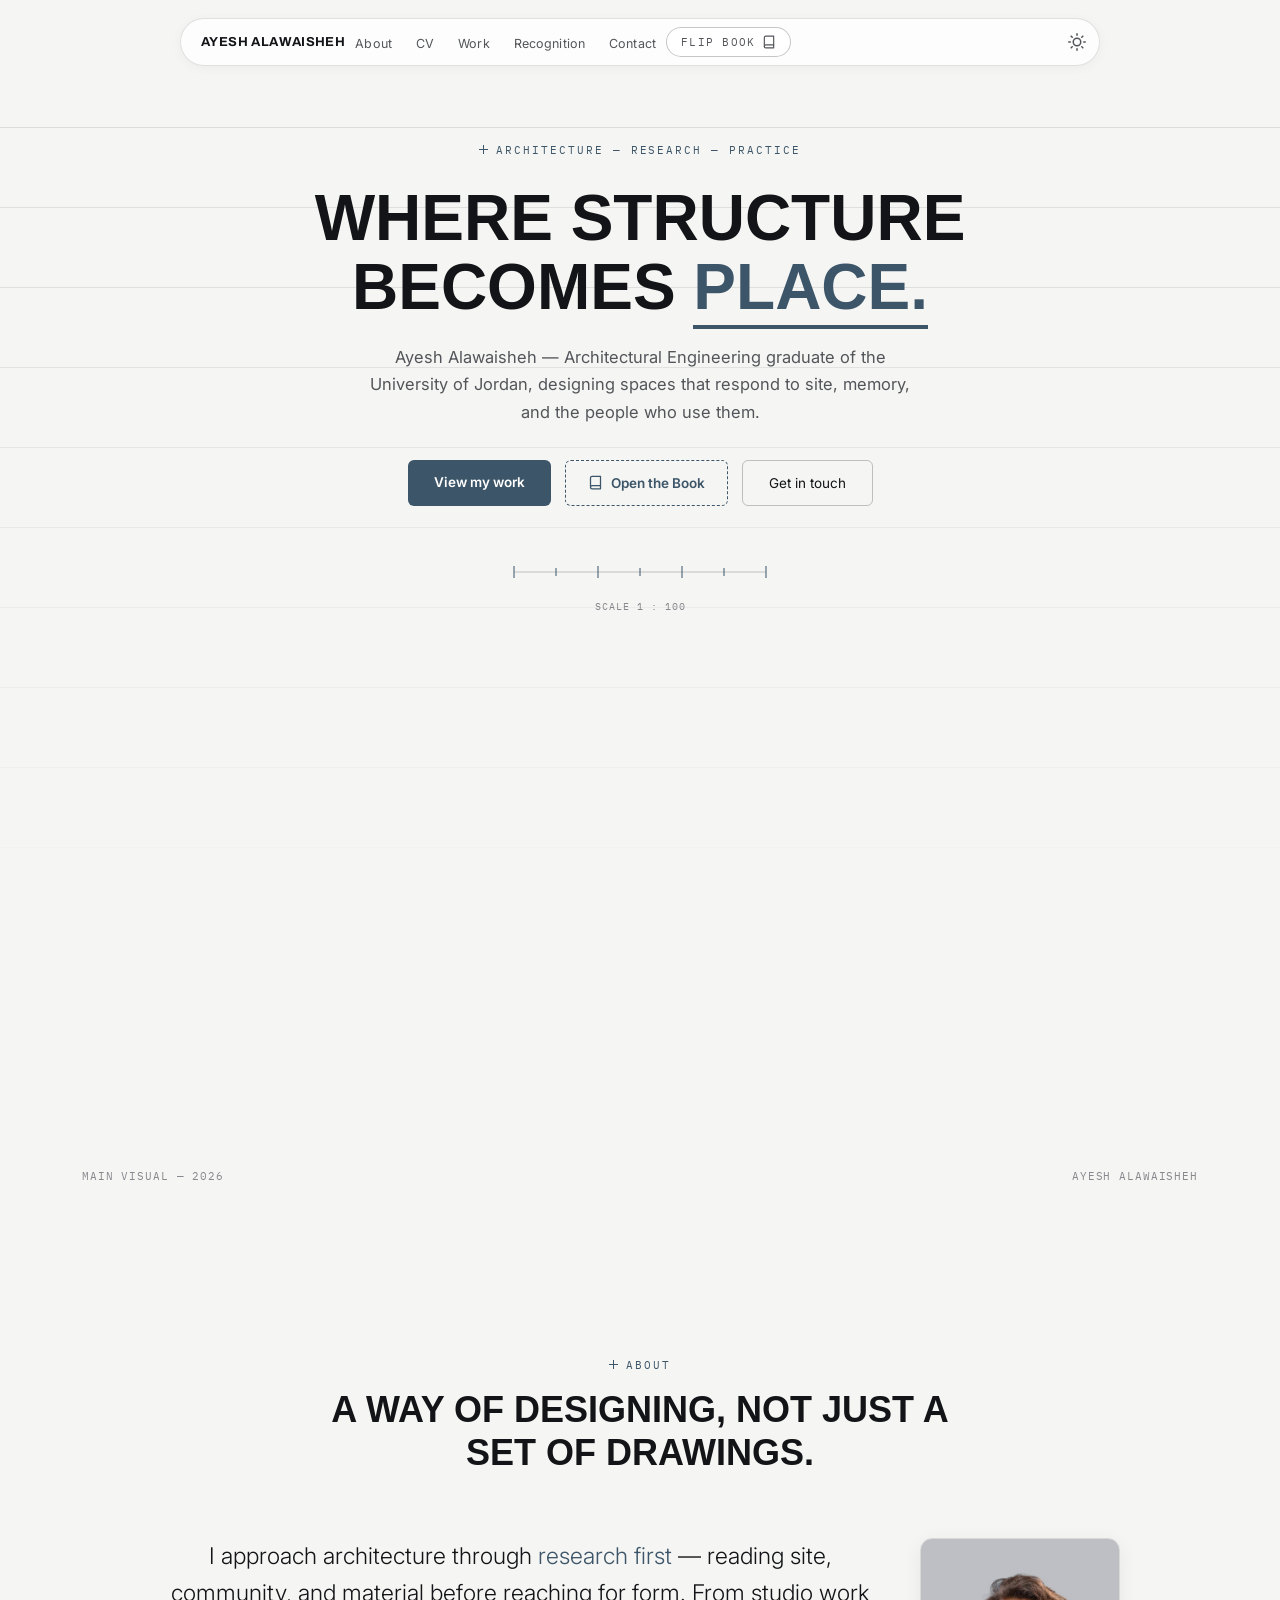
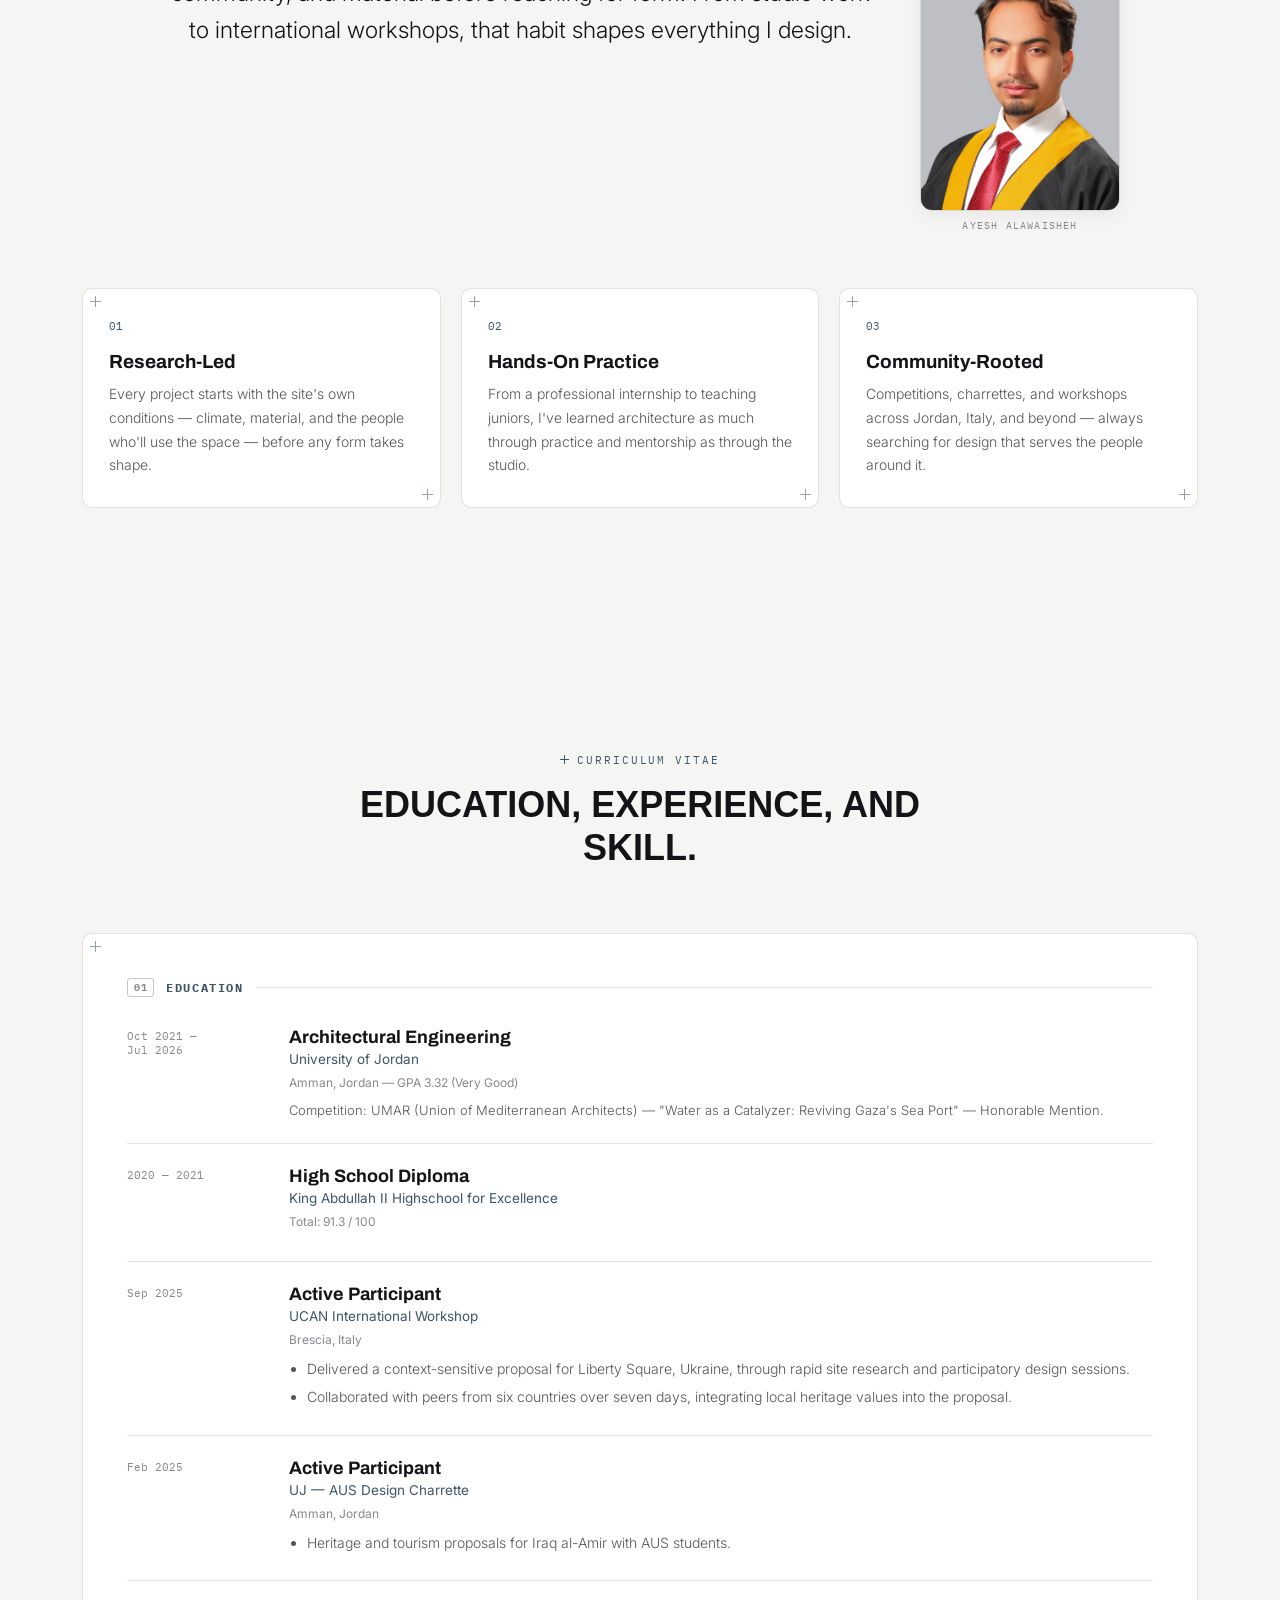
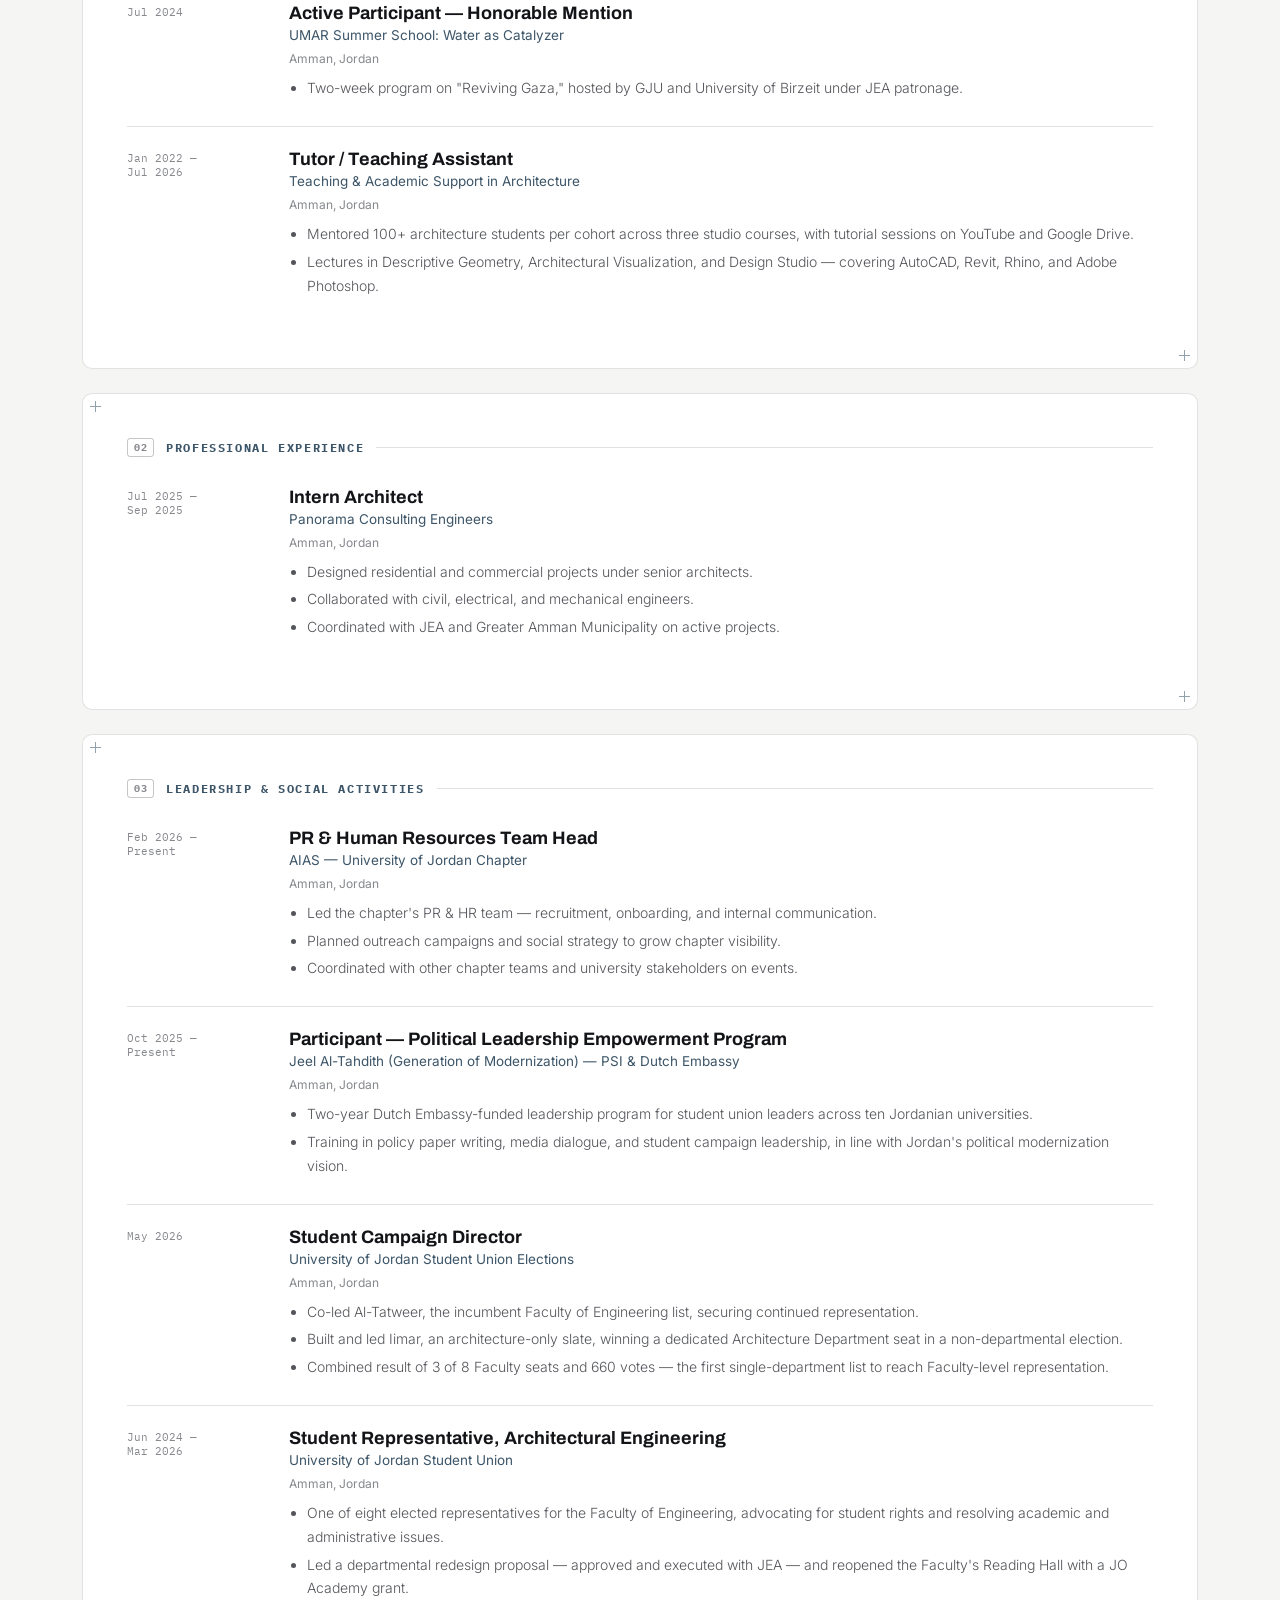
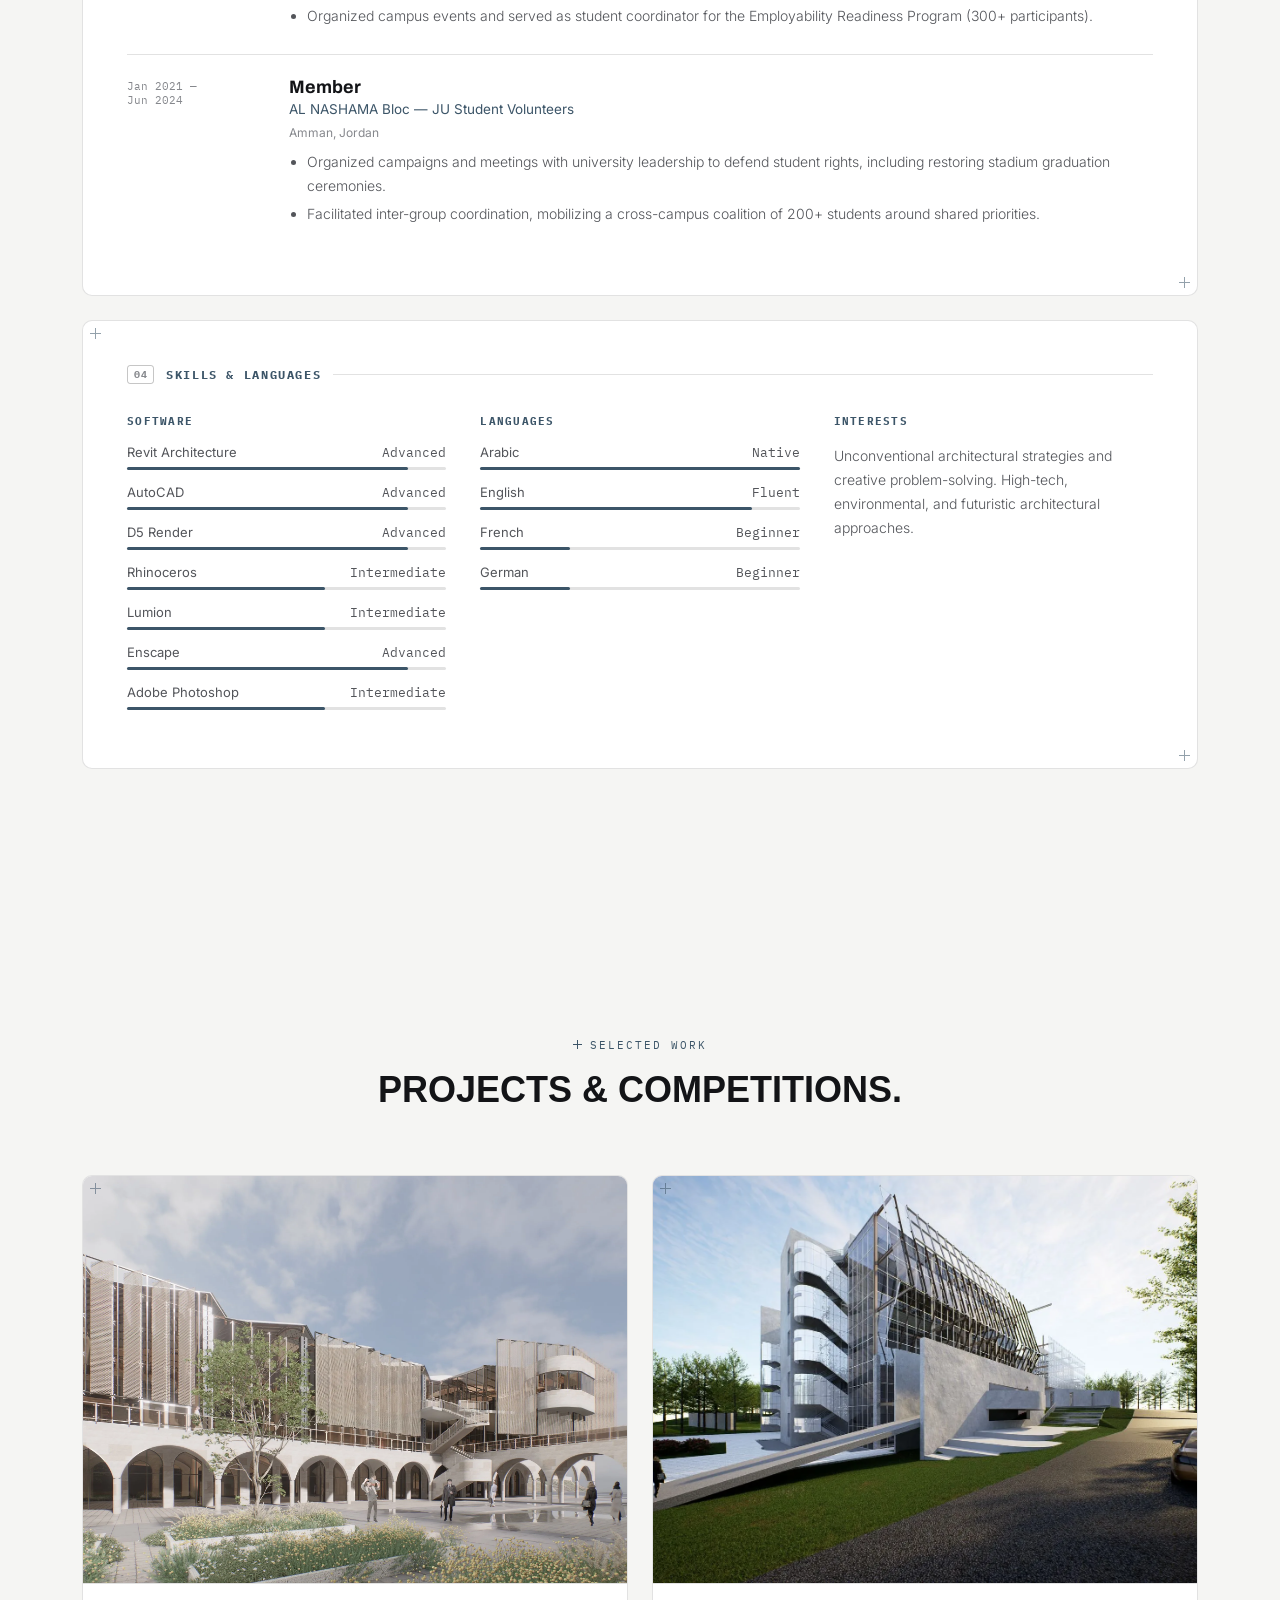
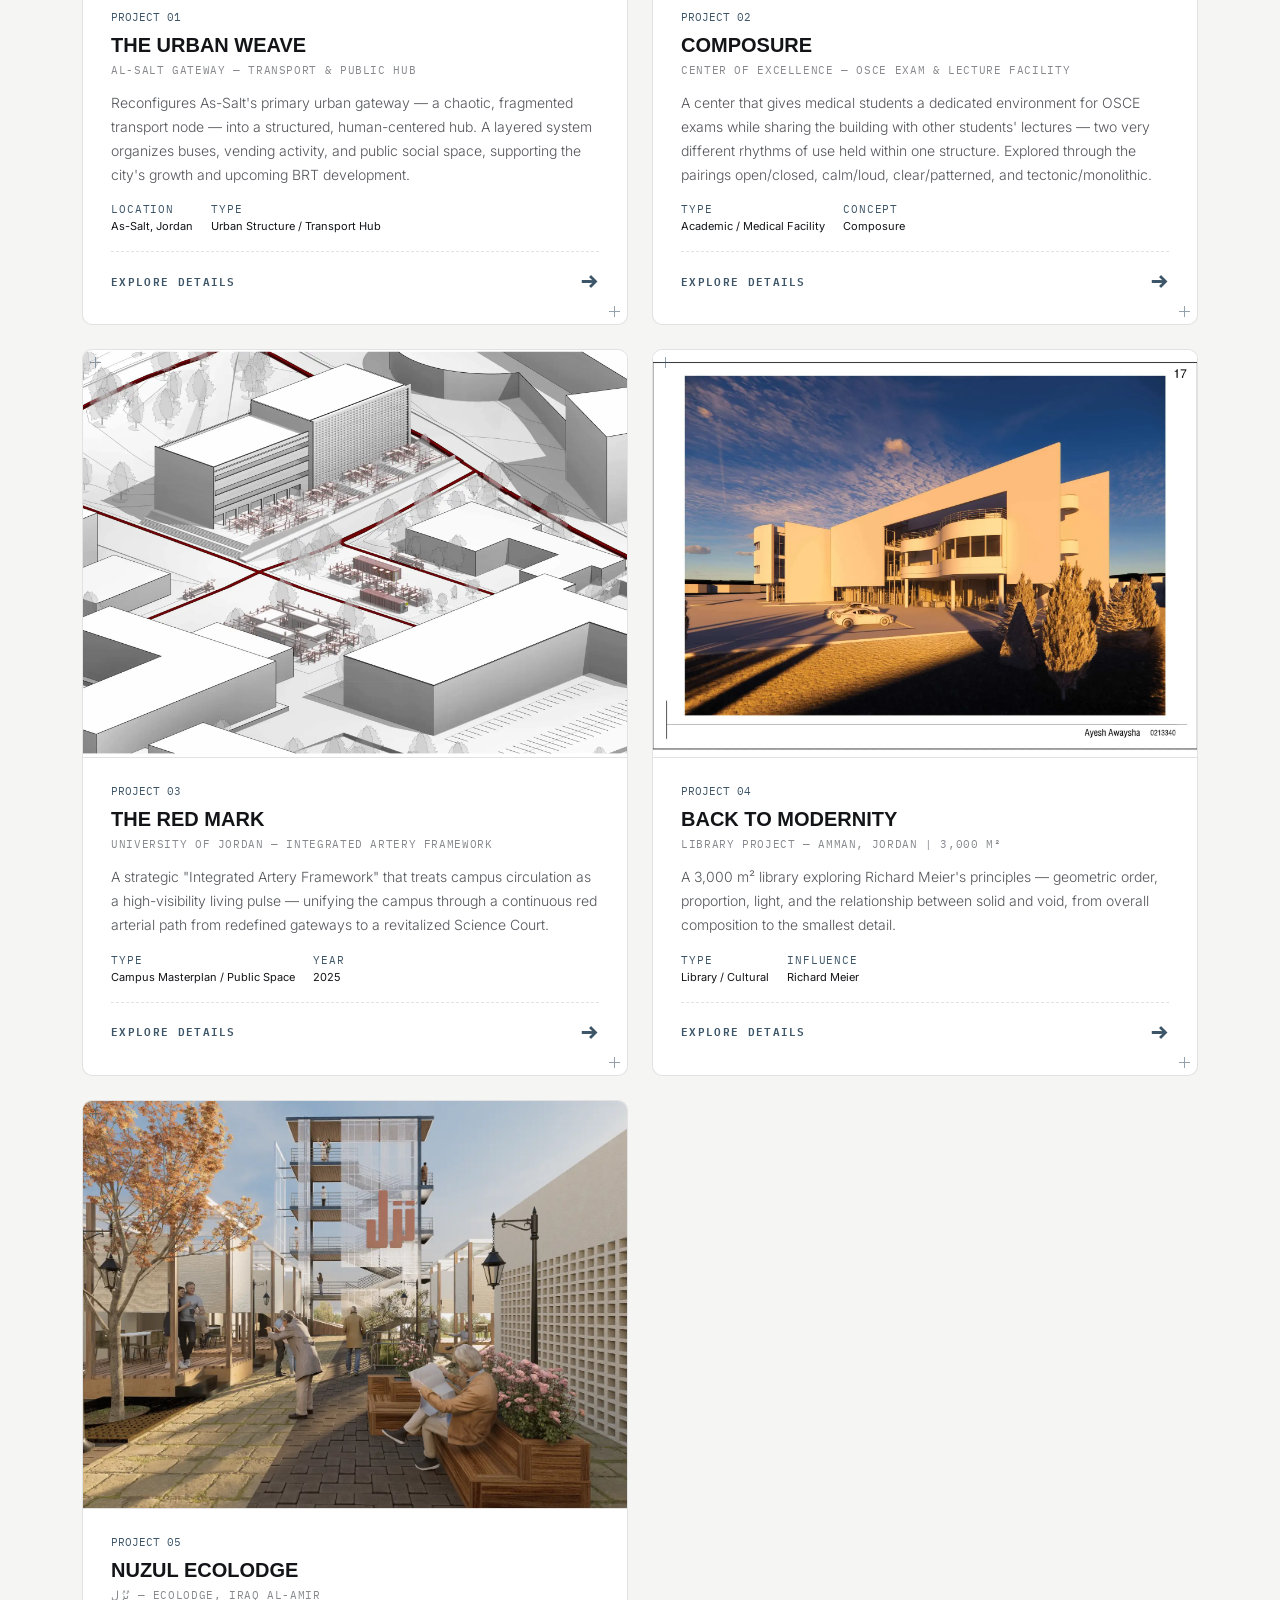
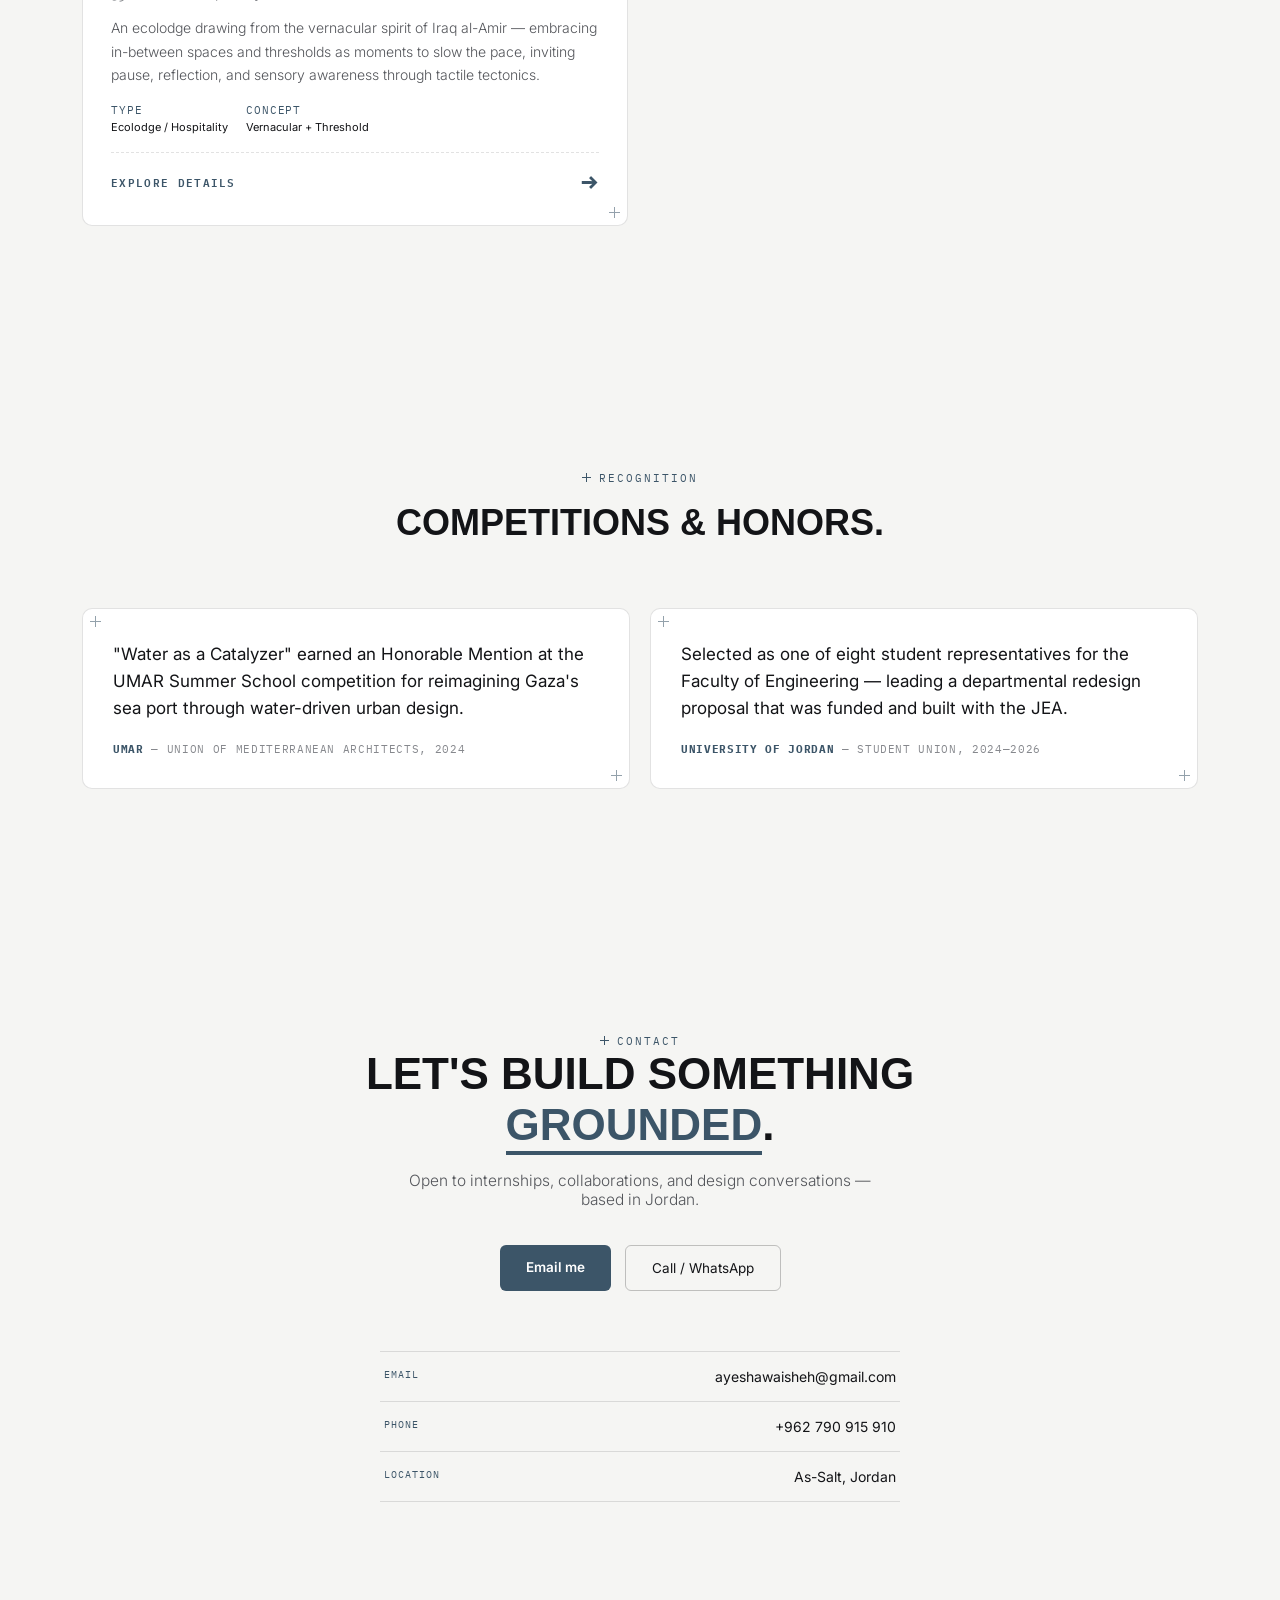
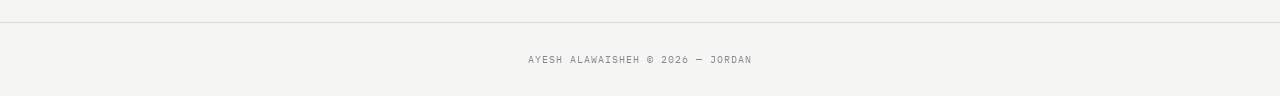
==== commit d872101e: "change salt to jordan" ====
--- a/index.html
+++ b/index.html
@@ -455,7 +455,7 @@
   <div class="wrap">
     <span class="eyebrow" style="justify-content:center;">Contact</span>
     <h2 class="cta-title">Let's build something <em>grounded</em>.</h2>
-    <p class="cta-sub">Open to internships, collaborations, and design conversations — based in As-Salt, Jordan.</p>
+    <p class="cta-sub">Open to internships, collaborations, and design conversations — based in Jordan.</p>
     <div class="cta-row">
       <a href="mailto:ayeshawaisheh@gmail.com" class="btn-primary">Email me</a>
       <a href="tel:+962790915910" class="btn-ghost">Call / WhatsApp</a>
@@ -468,7 +468,7 @@
   </div>
 </section>
 
-<footer>AYESH ALAWAISHEH © 2026 — AS-SALT, JORDAN</footer>
+<footer>AYESH ALAWAISHEH © 2026 — JORDAN</footer>
 
 <script>
   const navToggle = document.getElementById('navToggle');
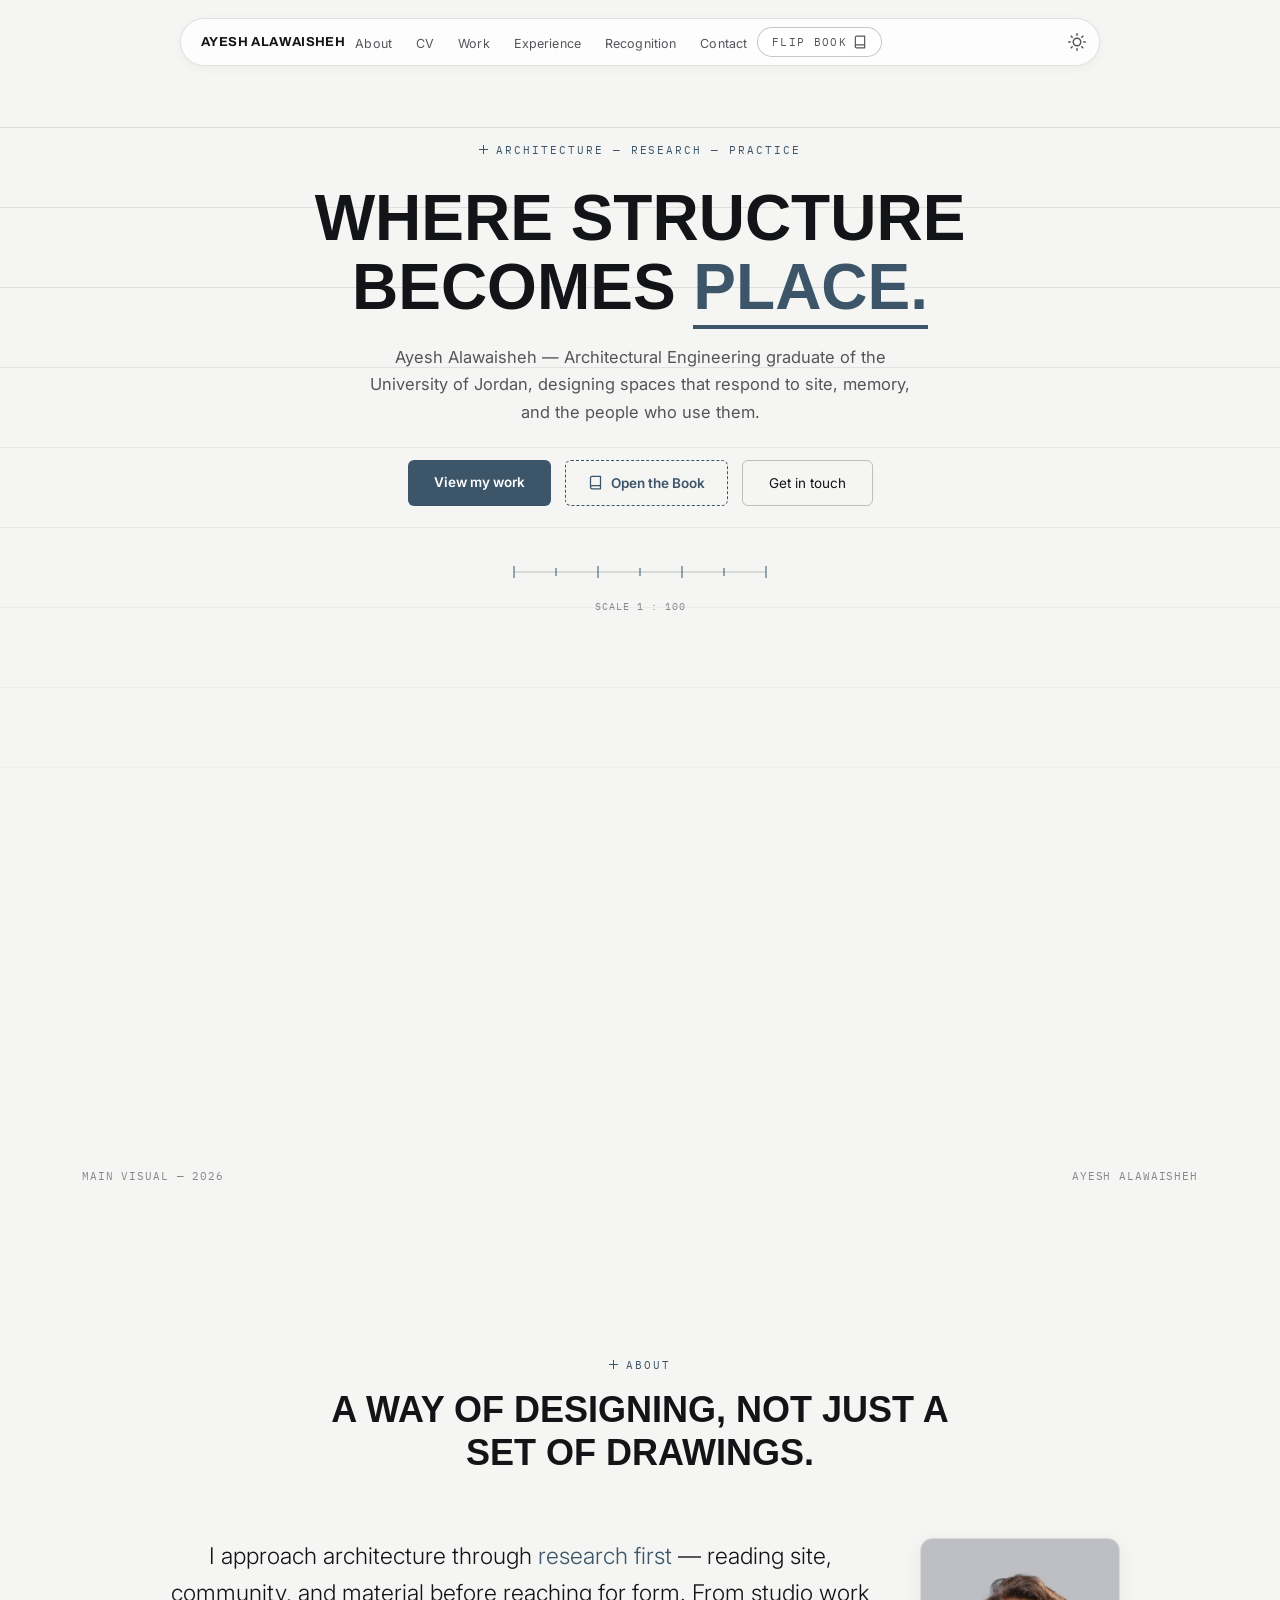
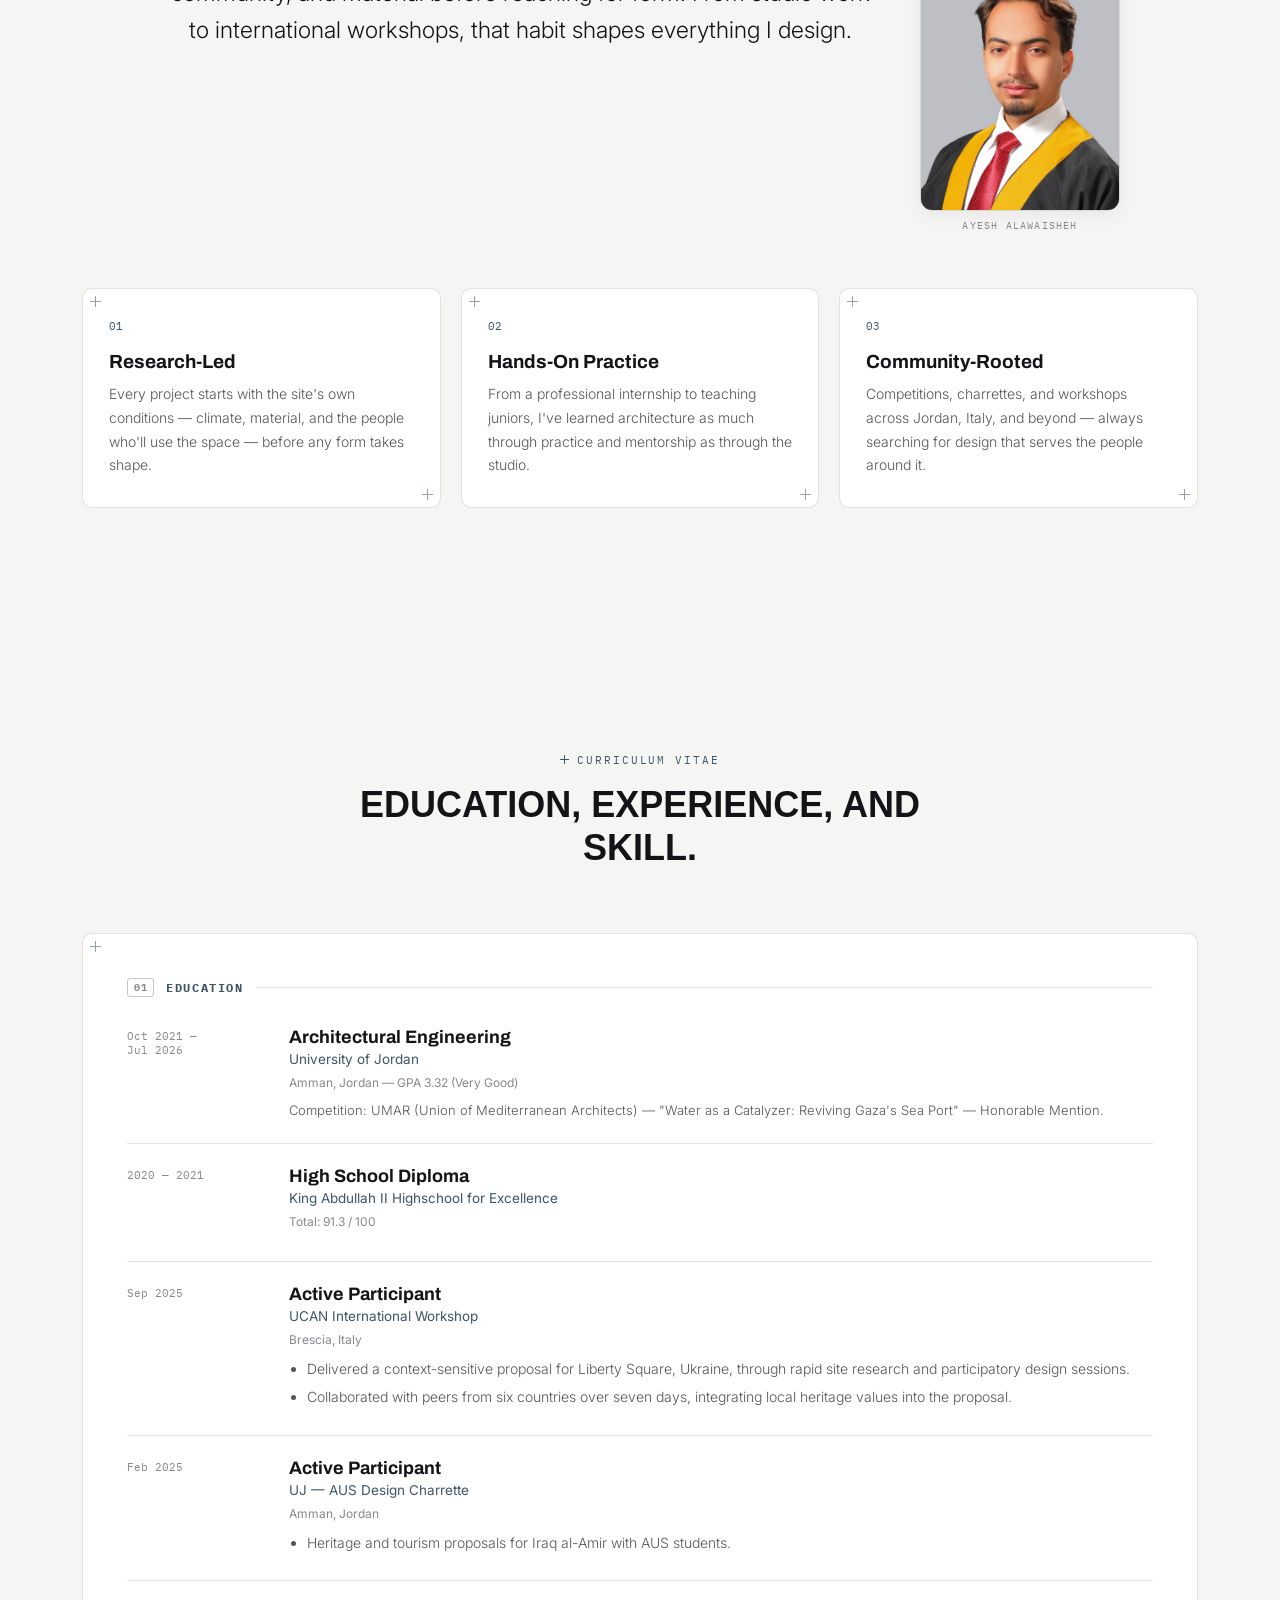
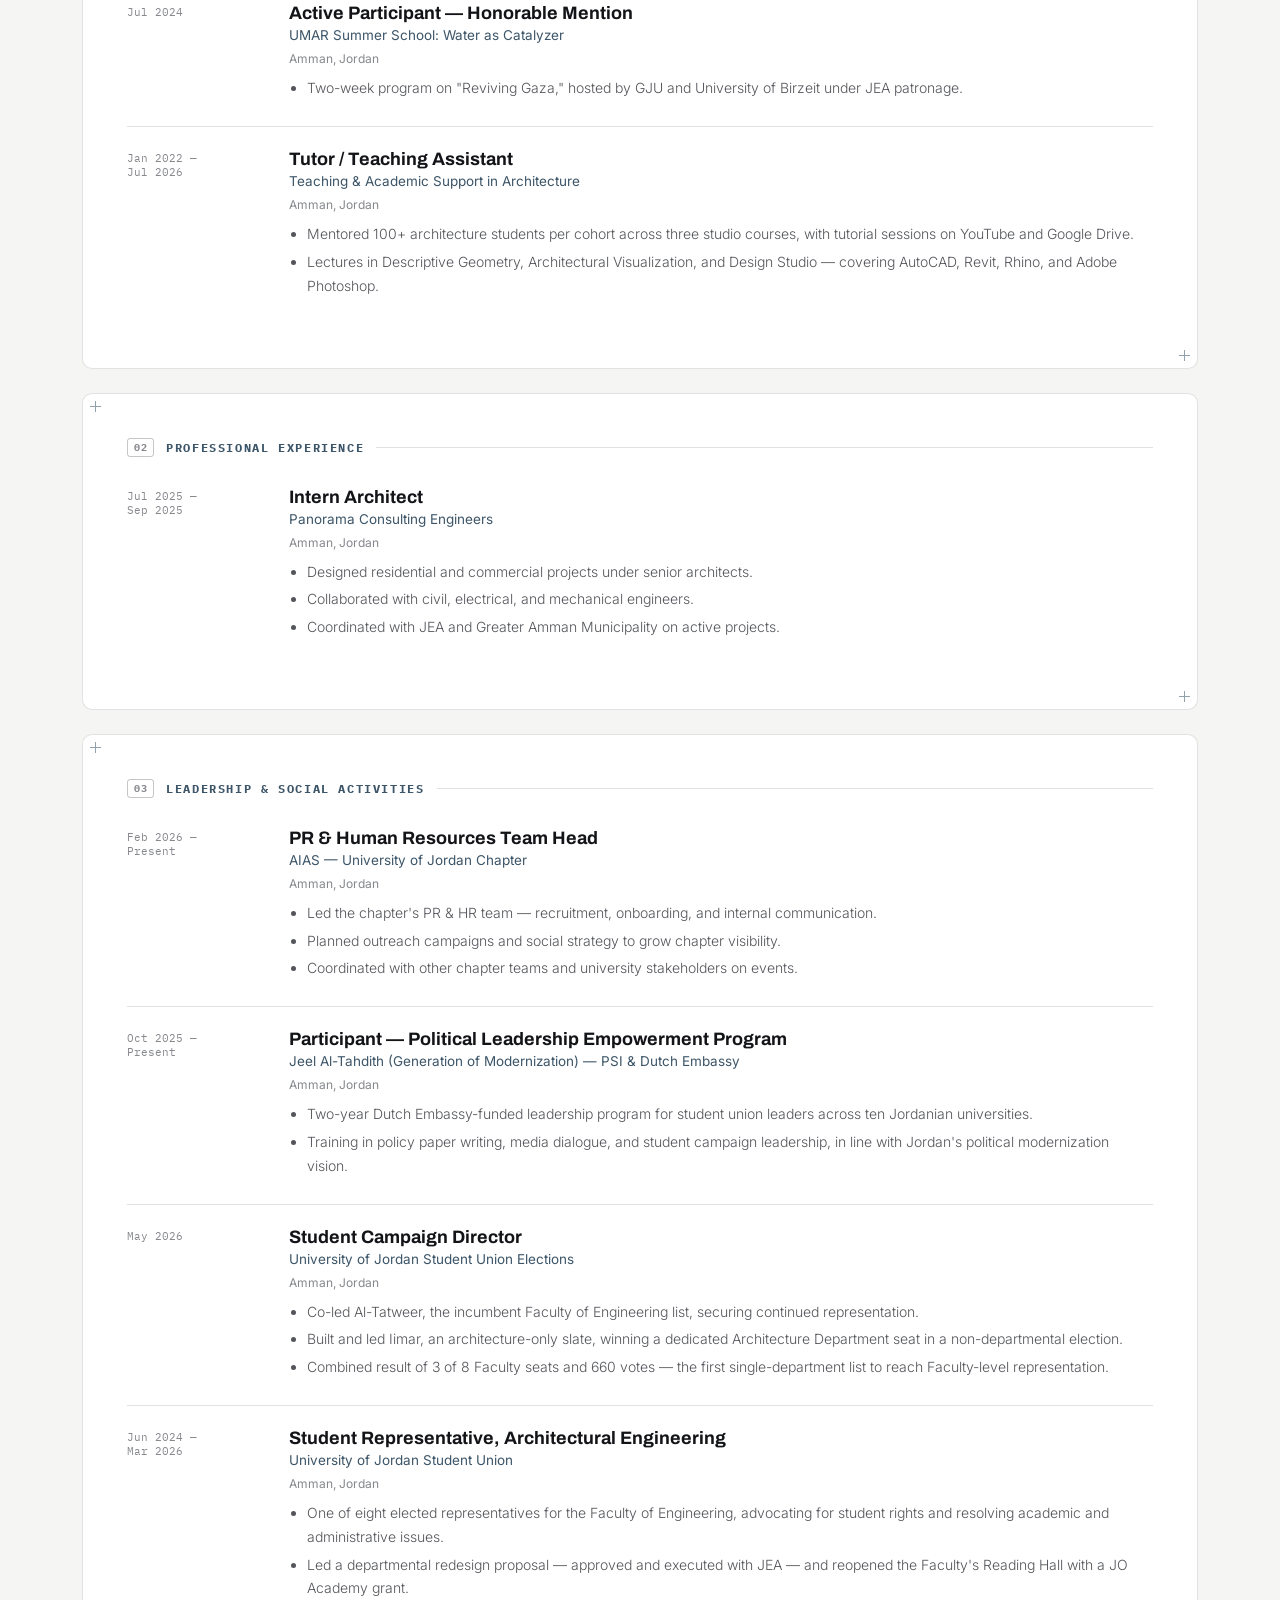
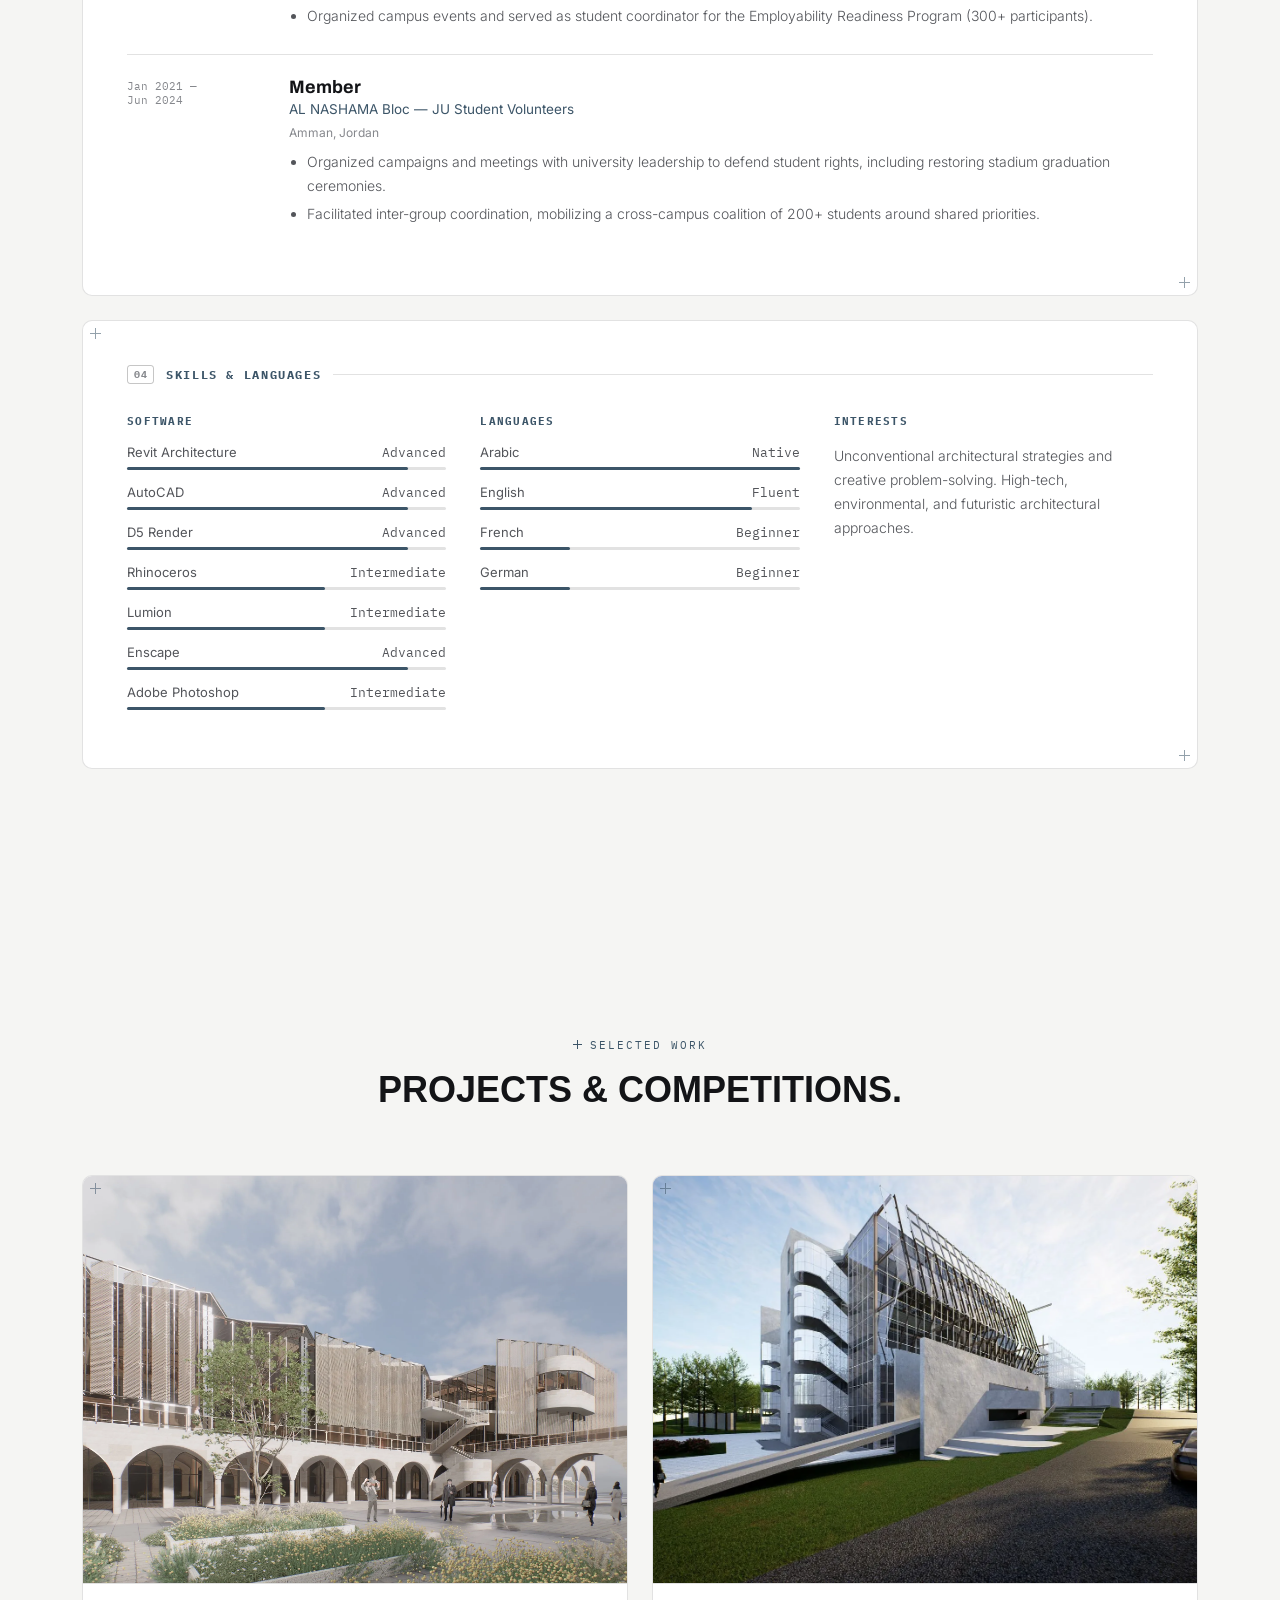
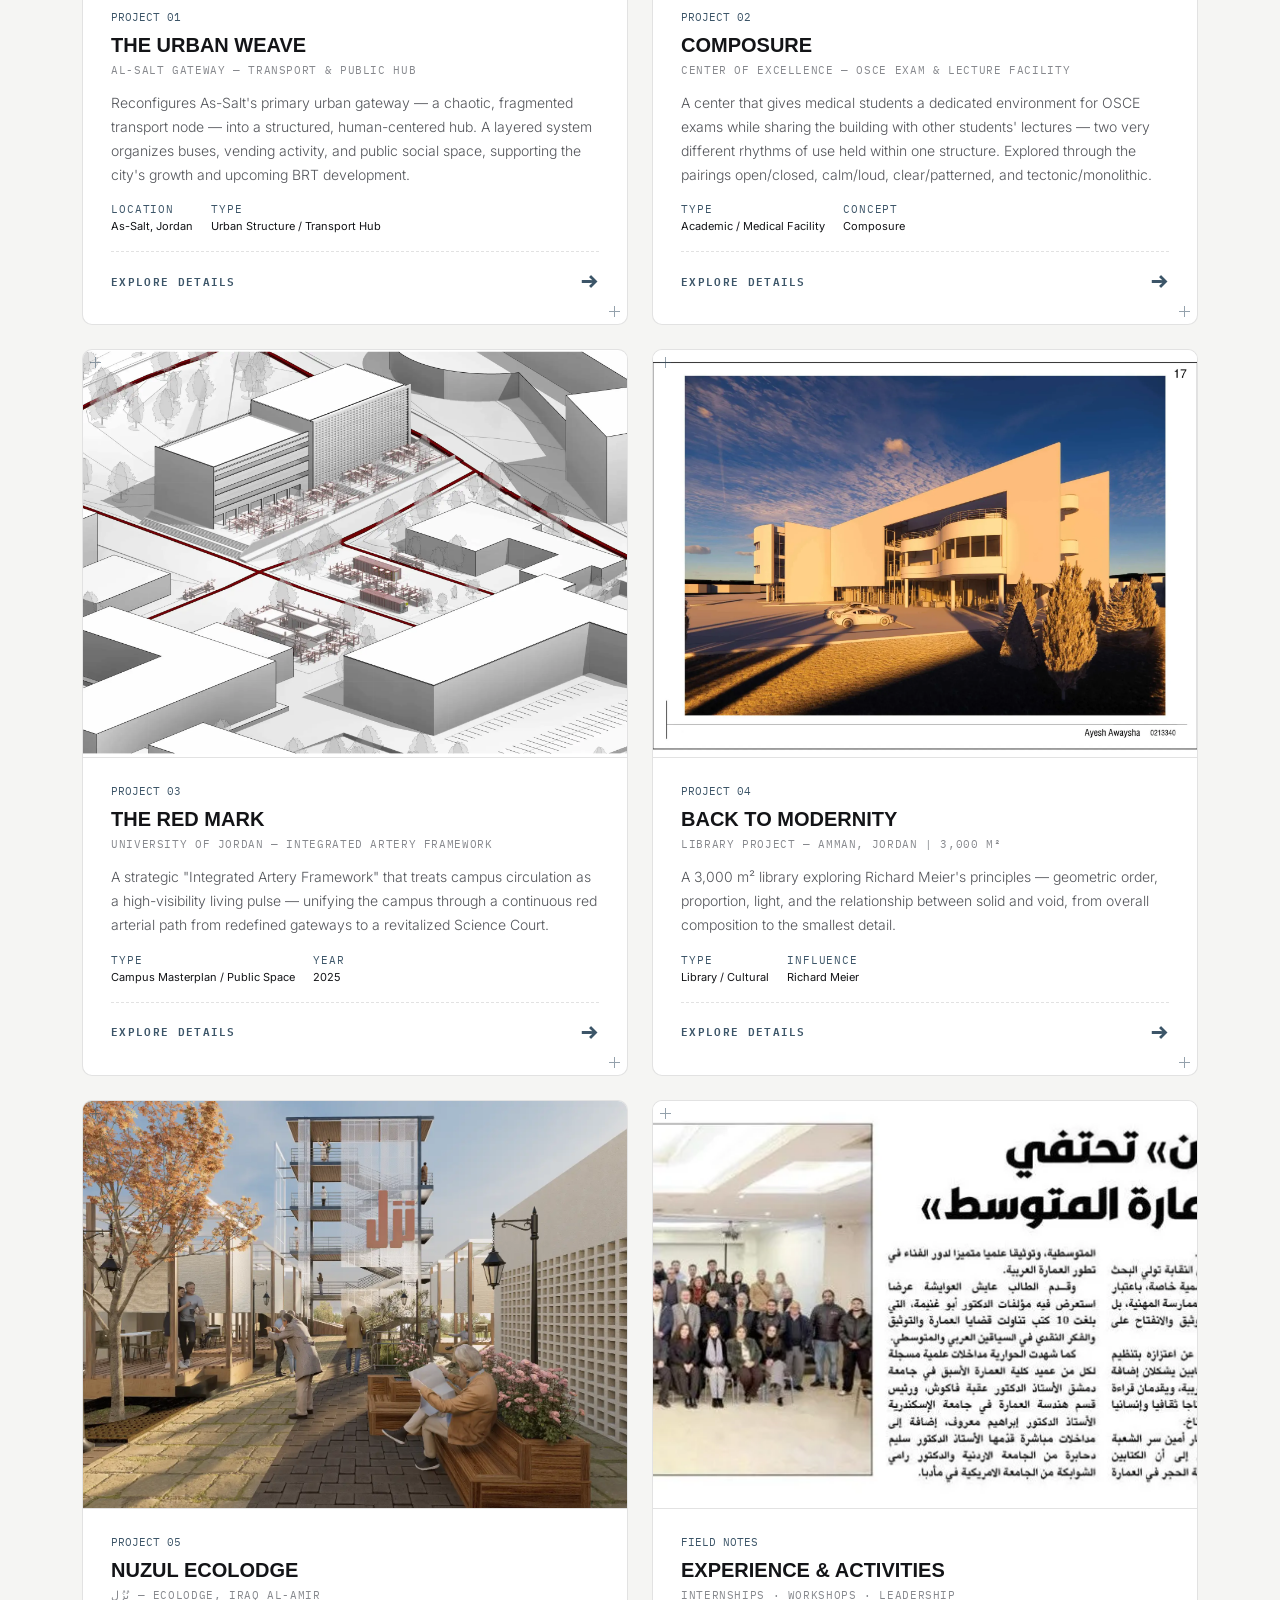
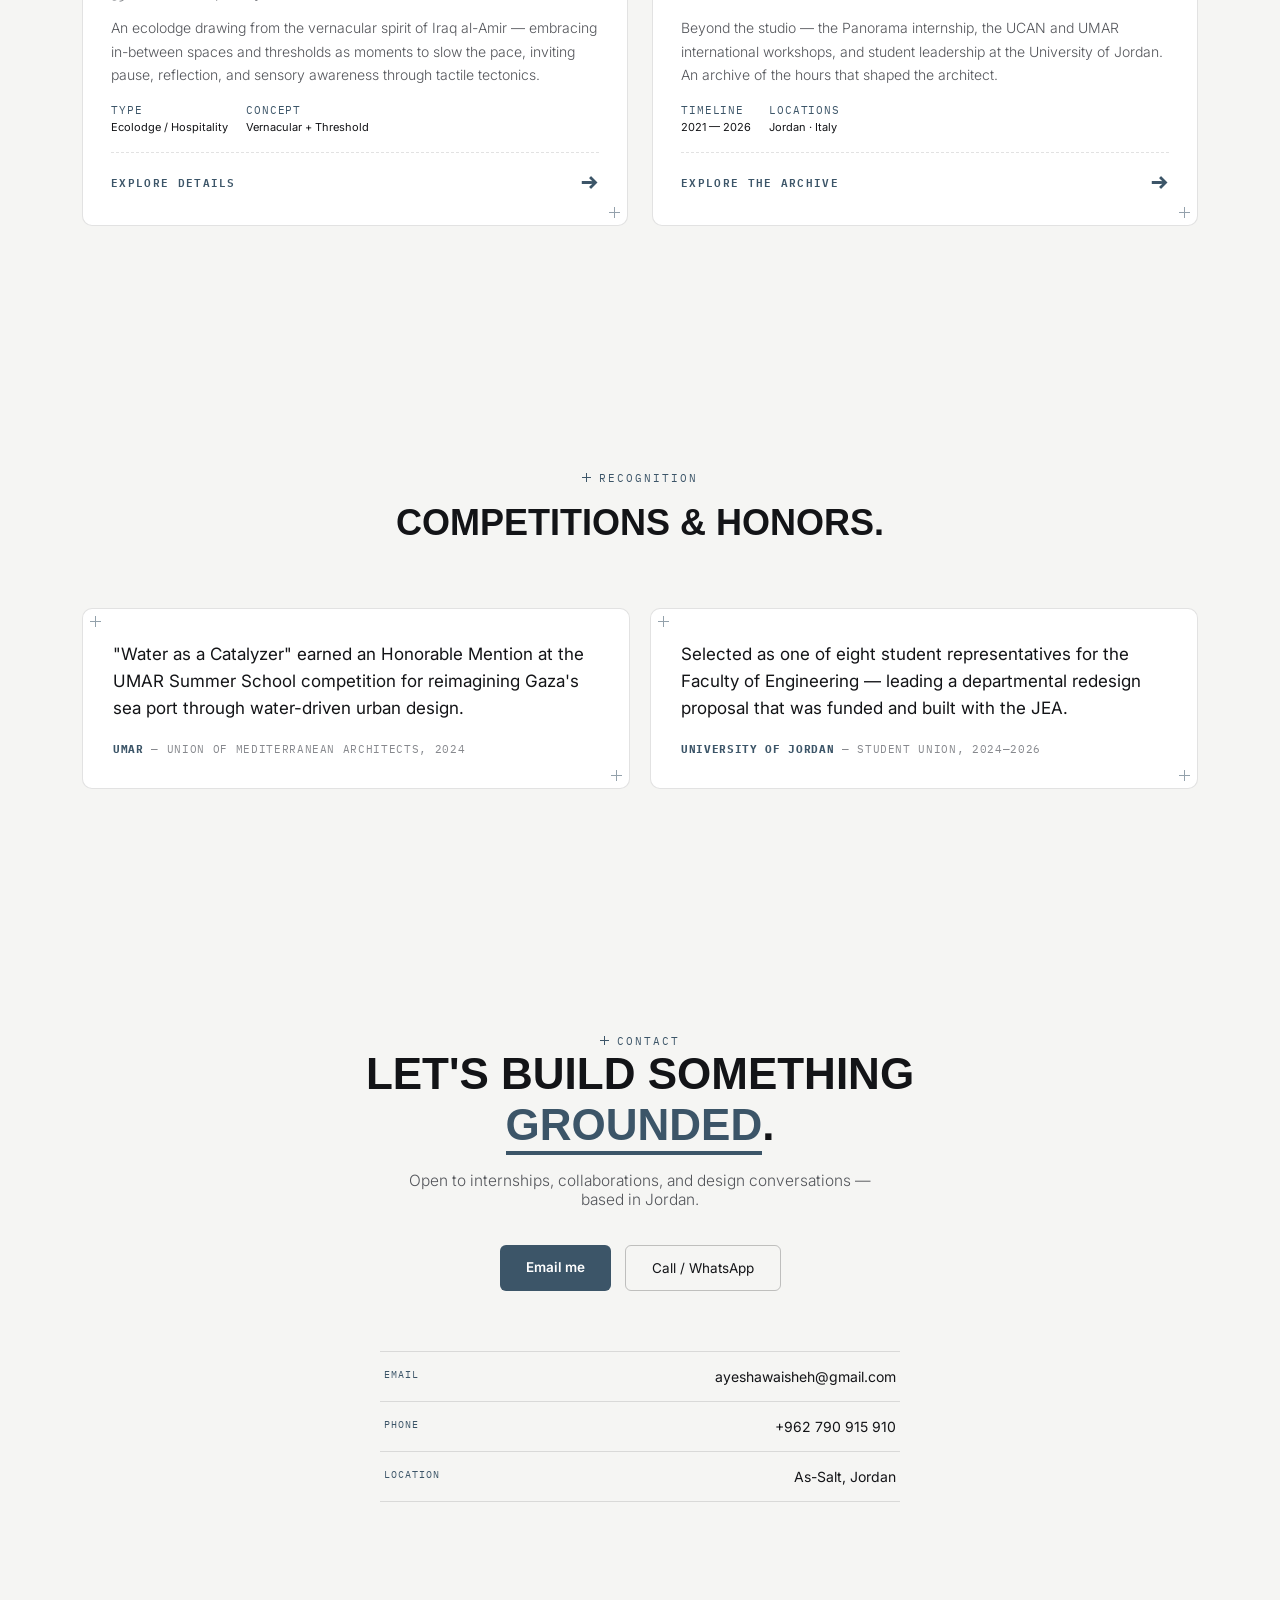
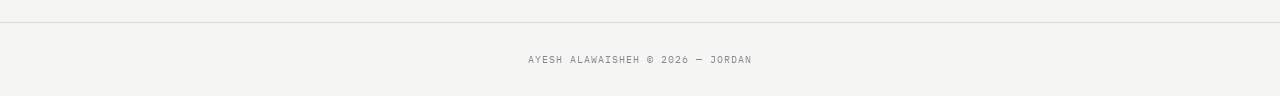
==== commit 10647378: "experiences section" ====
--- a/index.html
+++ b/index.html
@@ -19,6 +19,7 @@
       <li><a href="#about">About</a></li>
       <li><a href="#cv">CV</a></li>
       <li><a href="#work">Work</a></li>
+      <li><a href="experience.html">Experience</a></li>
       <li><a href="#recognition">Recognition</a></li>
       <li><a href="#contact">Contact</a></li>
     </ul>
@@ -426,6 +427,26 @@
           </div>
         </div>
       </a>
+      <a href="experience.html" class="work-card bp">
+
+        <div class="work-thumb" style="padding:0; background:none;">
+          <img src="experience-media/hero.webp" alt="Field Notes — Experience & Activities" style="width:100%; height:100%; object-fit:cover;">
+        </div>
+        <div class="work-info">
+          <div class="filenum">FIELD NOTES</div>
+          <h3>Experience &amp; Activities</h3>
+          <div class="tagline">Internships · Workshops · Leadership</div>
+          <p>Beyond the studio — the Panorama internship, the UCAN and UMAR international workshops, and student leadership at the University of Jordan. An archive of the hours that shaped the architect.</p>
+          <div class="work-meta">
+            <div><span class="k">Timeline</span>2021 — 2026</div>
+            <div><span class="k">Locations</span>Jordan · Italy</div>
+          </div>
+          <div class="view-project-btn">
+            <span>Explore the Archive</span>
+            <span class="arrow">&rarr;</span>
+          </div>
+        </div>
+      </a>
     </div>
   </div>
 </section>
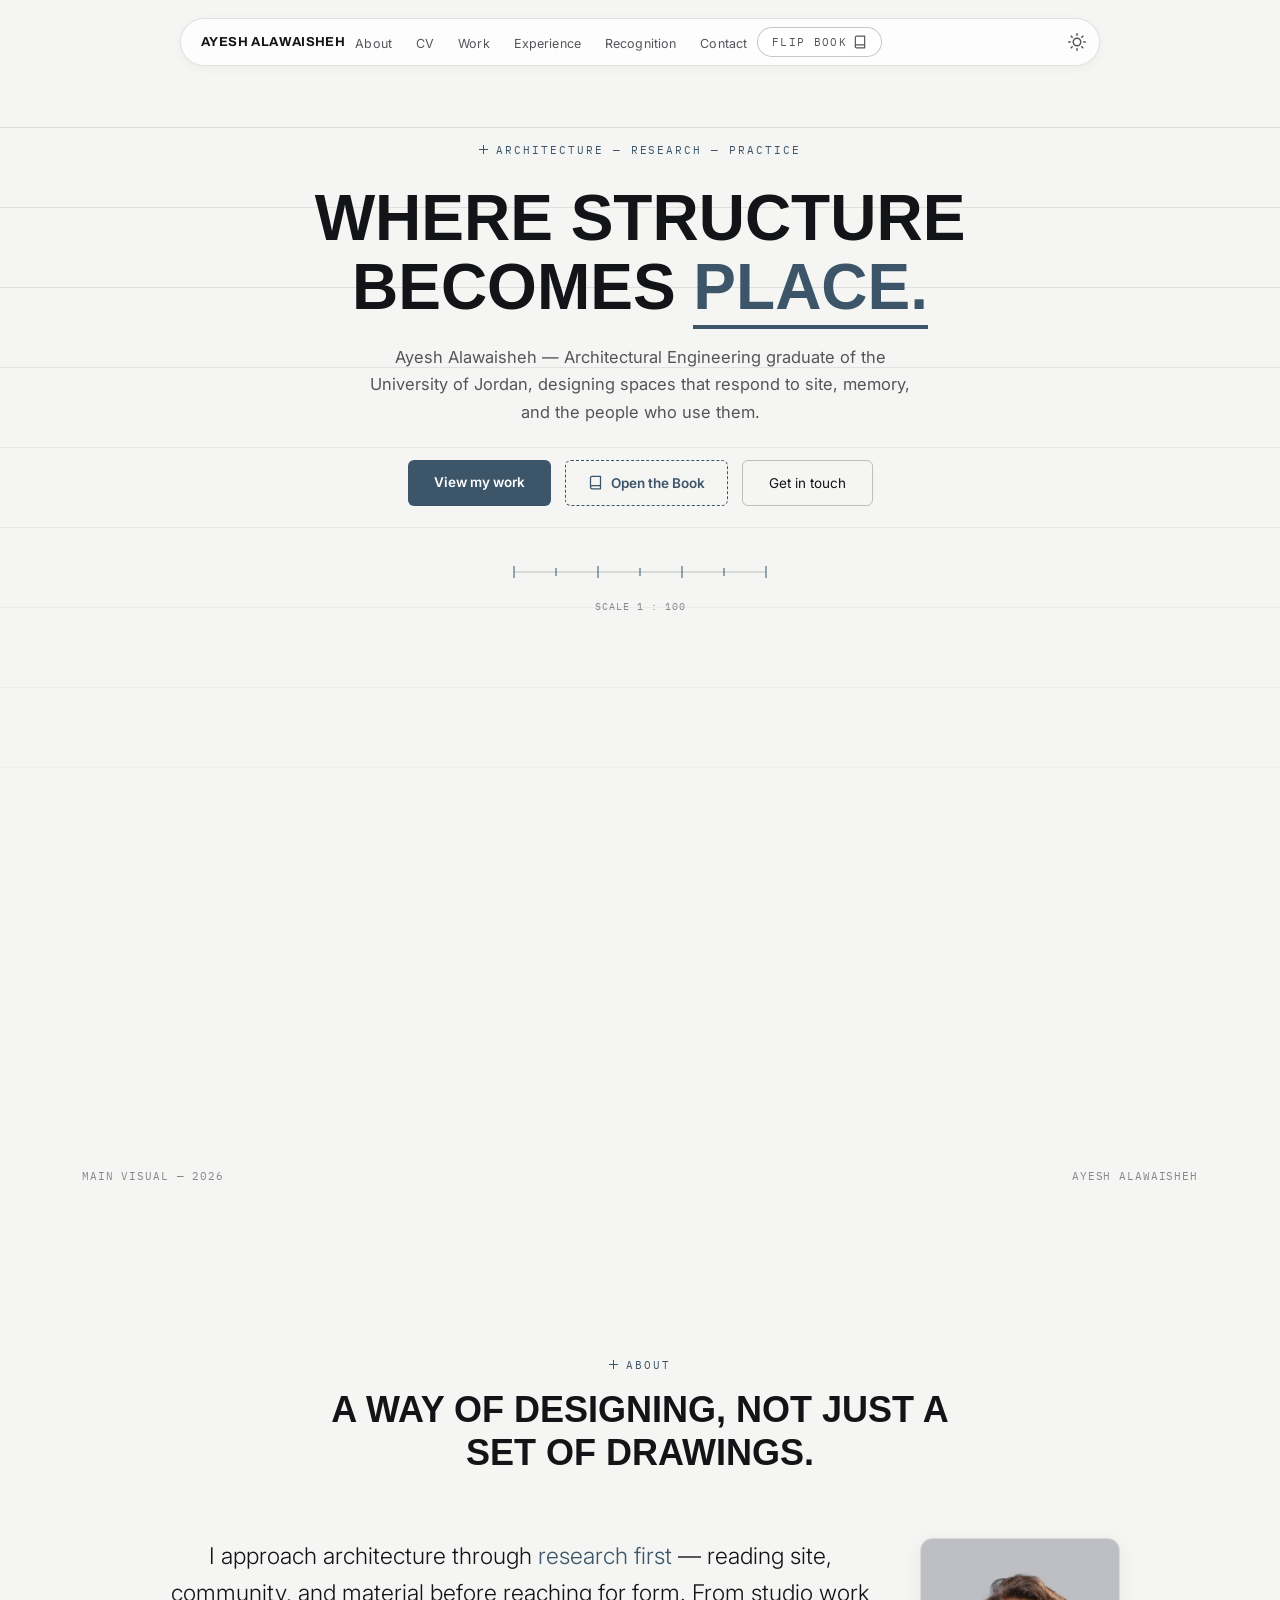
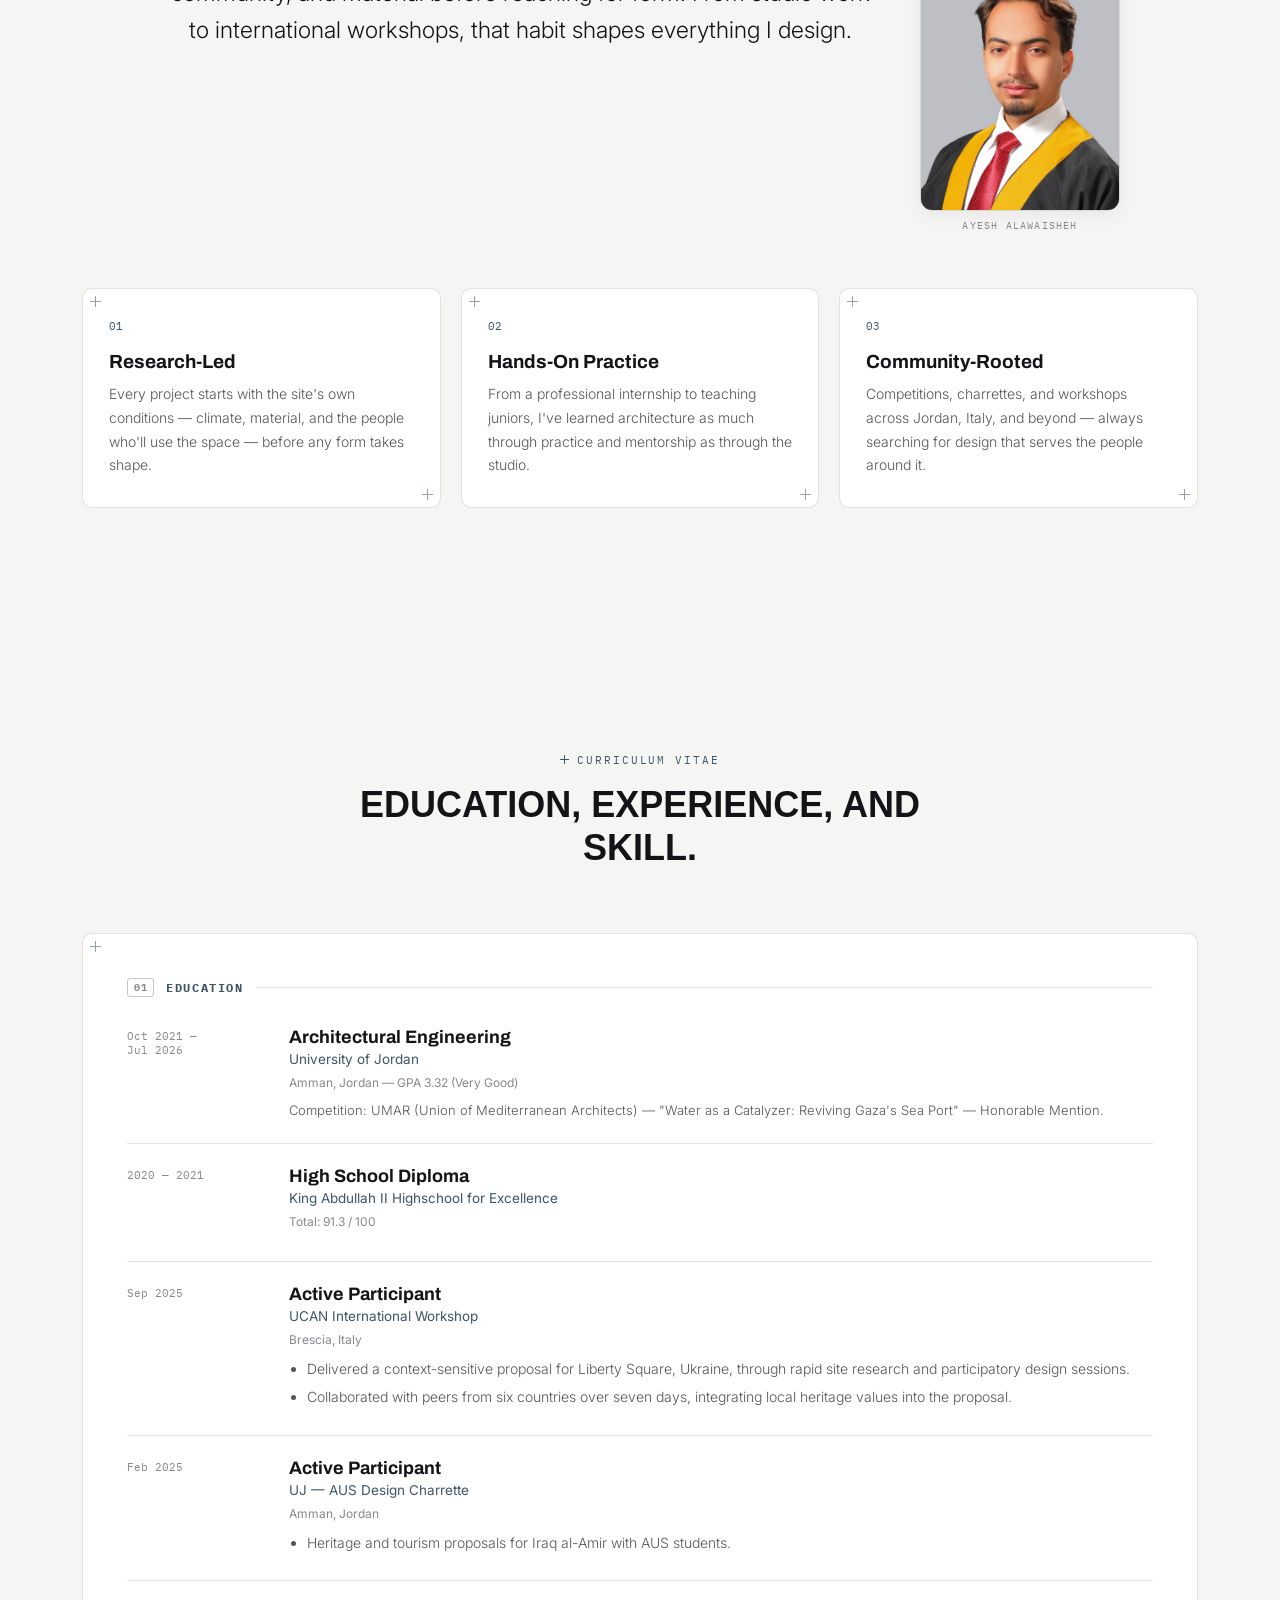
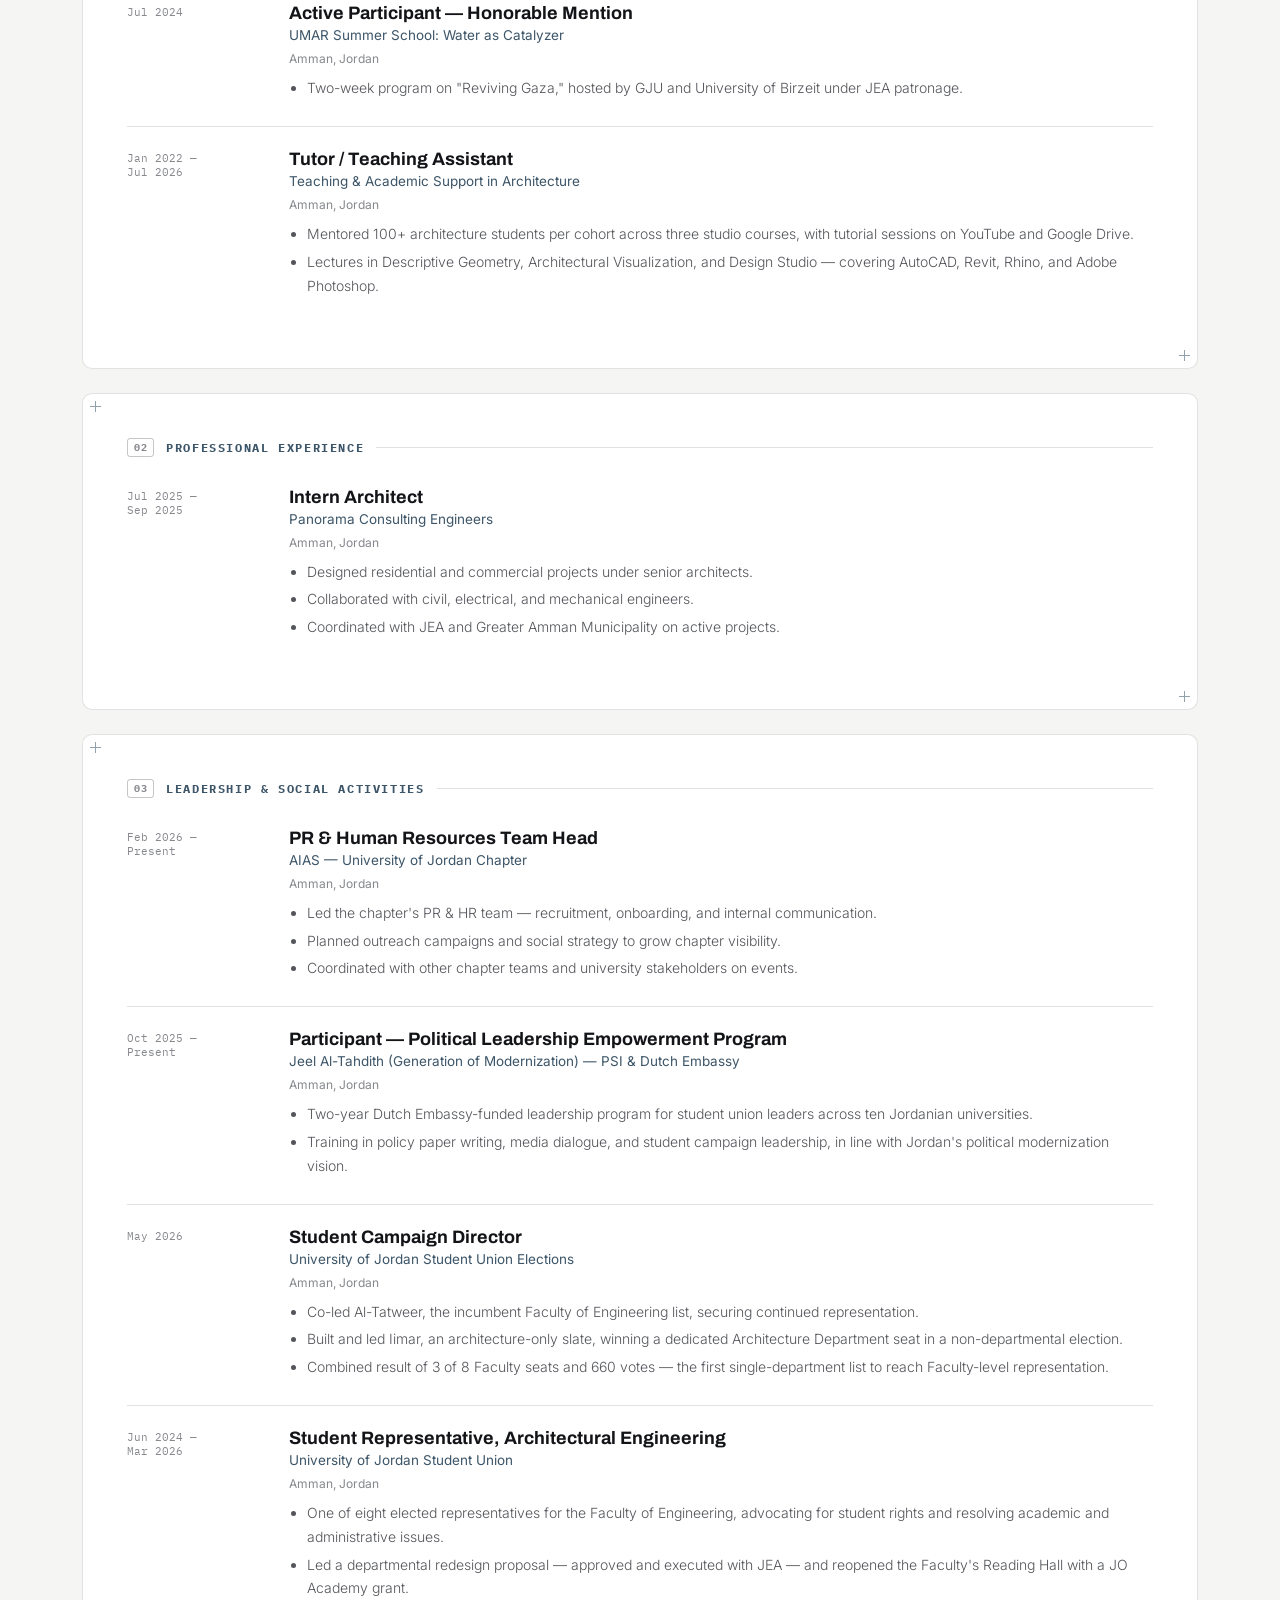
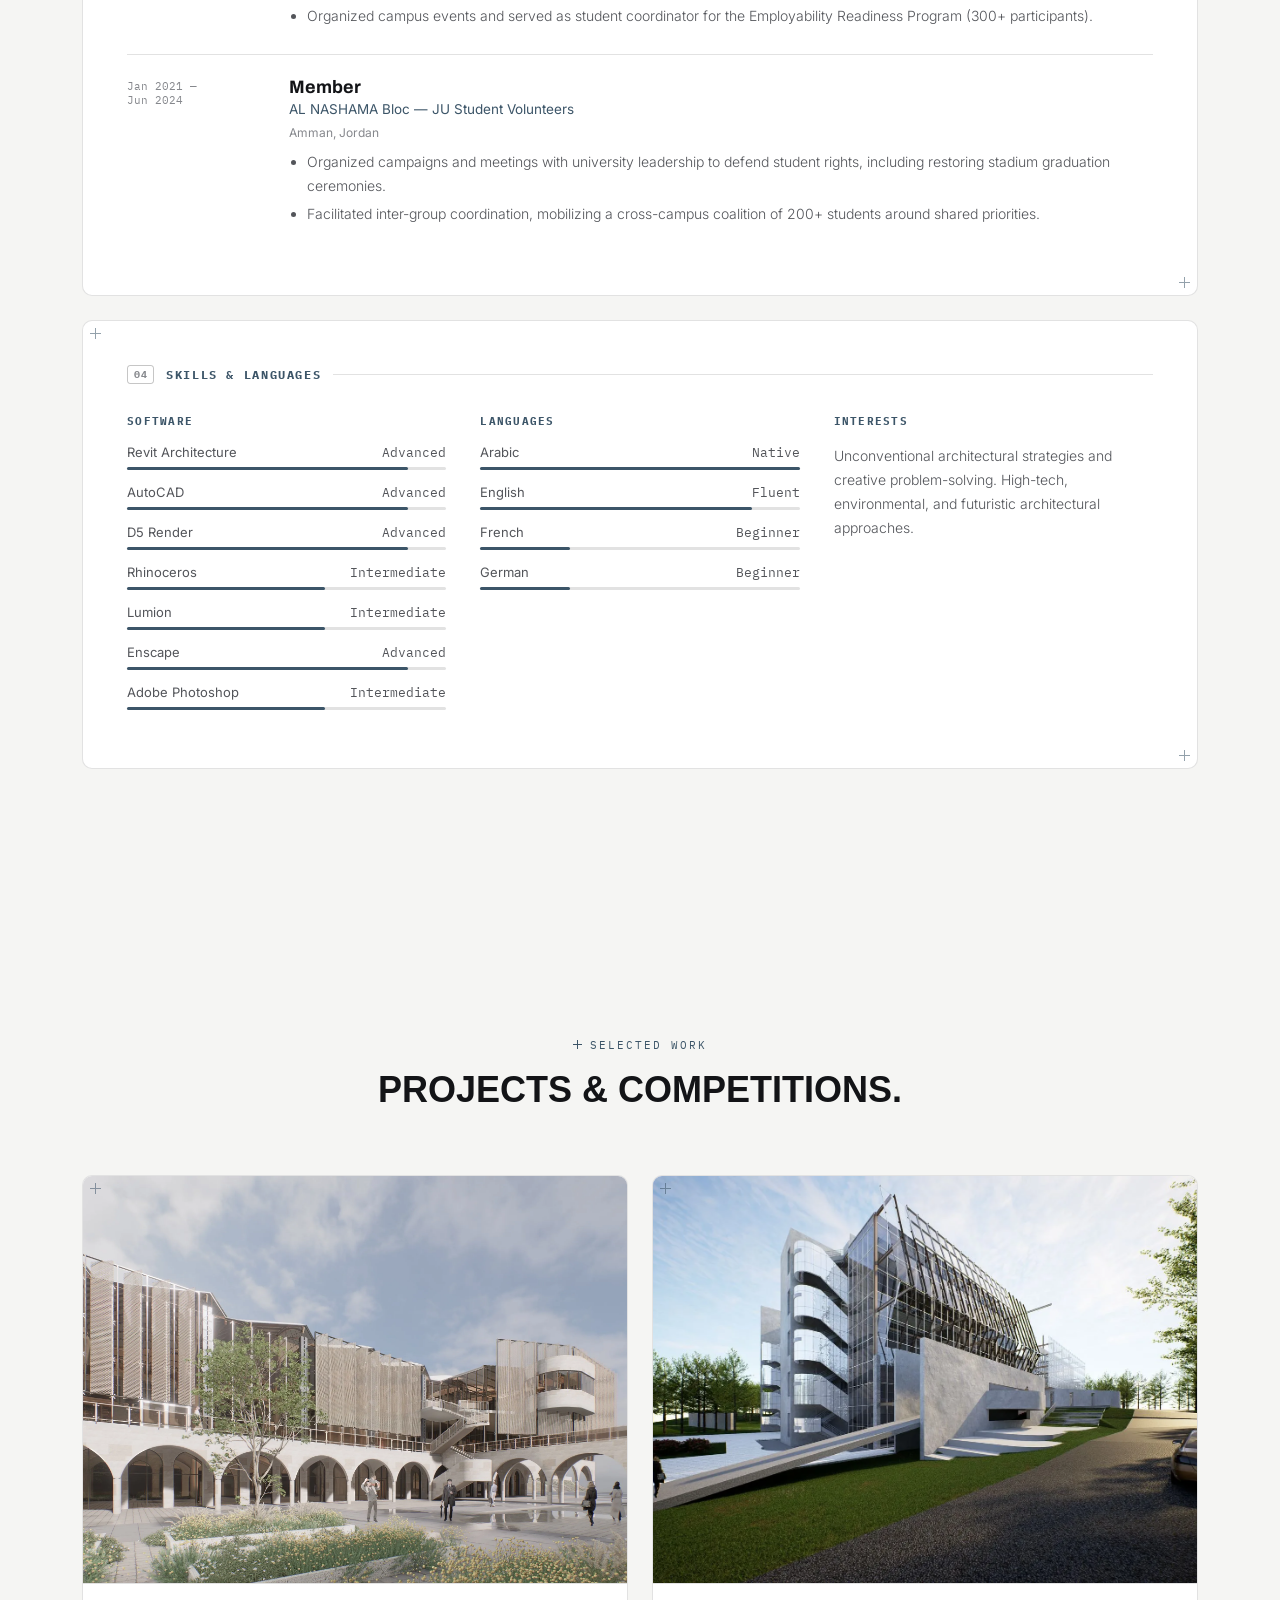
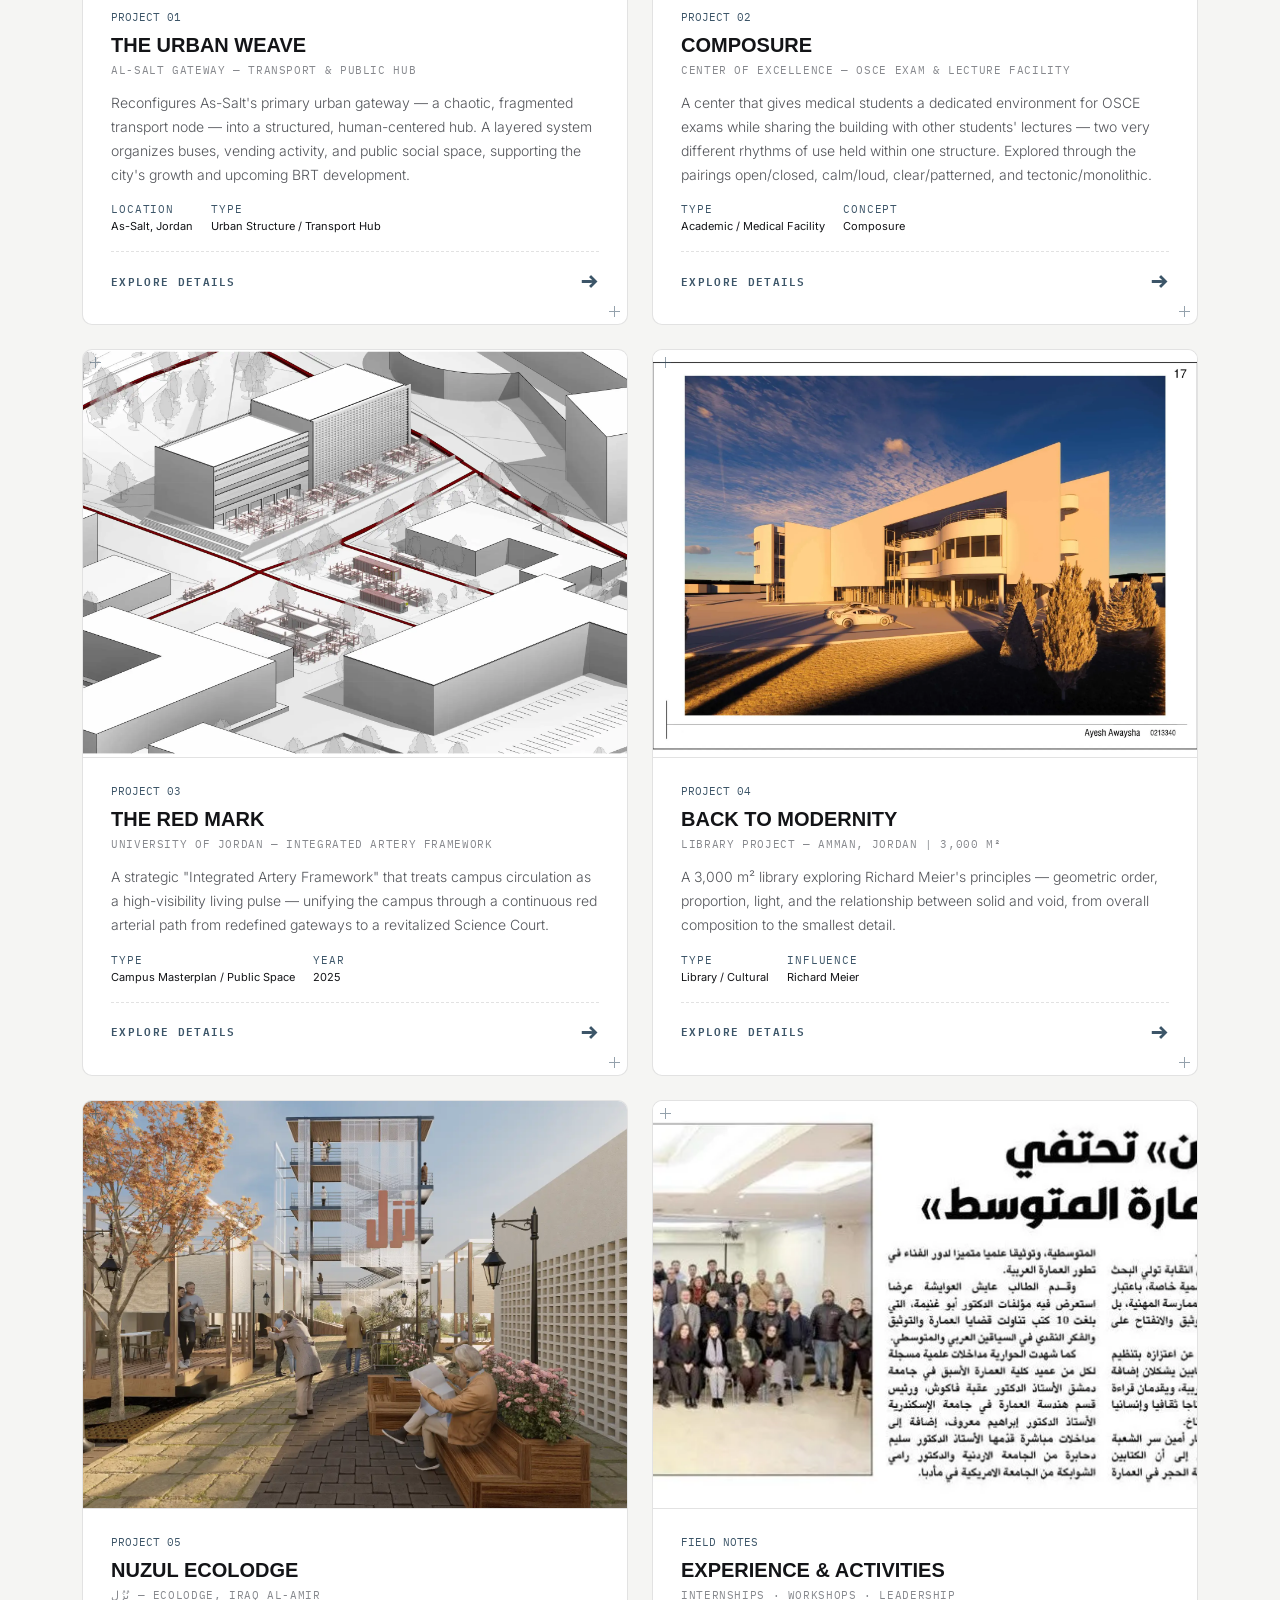
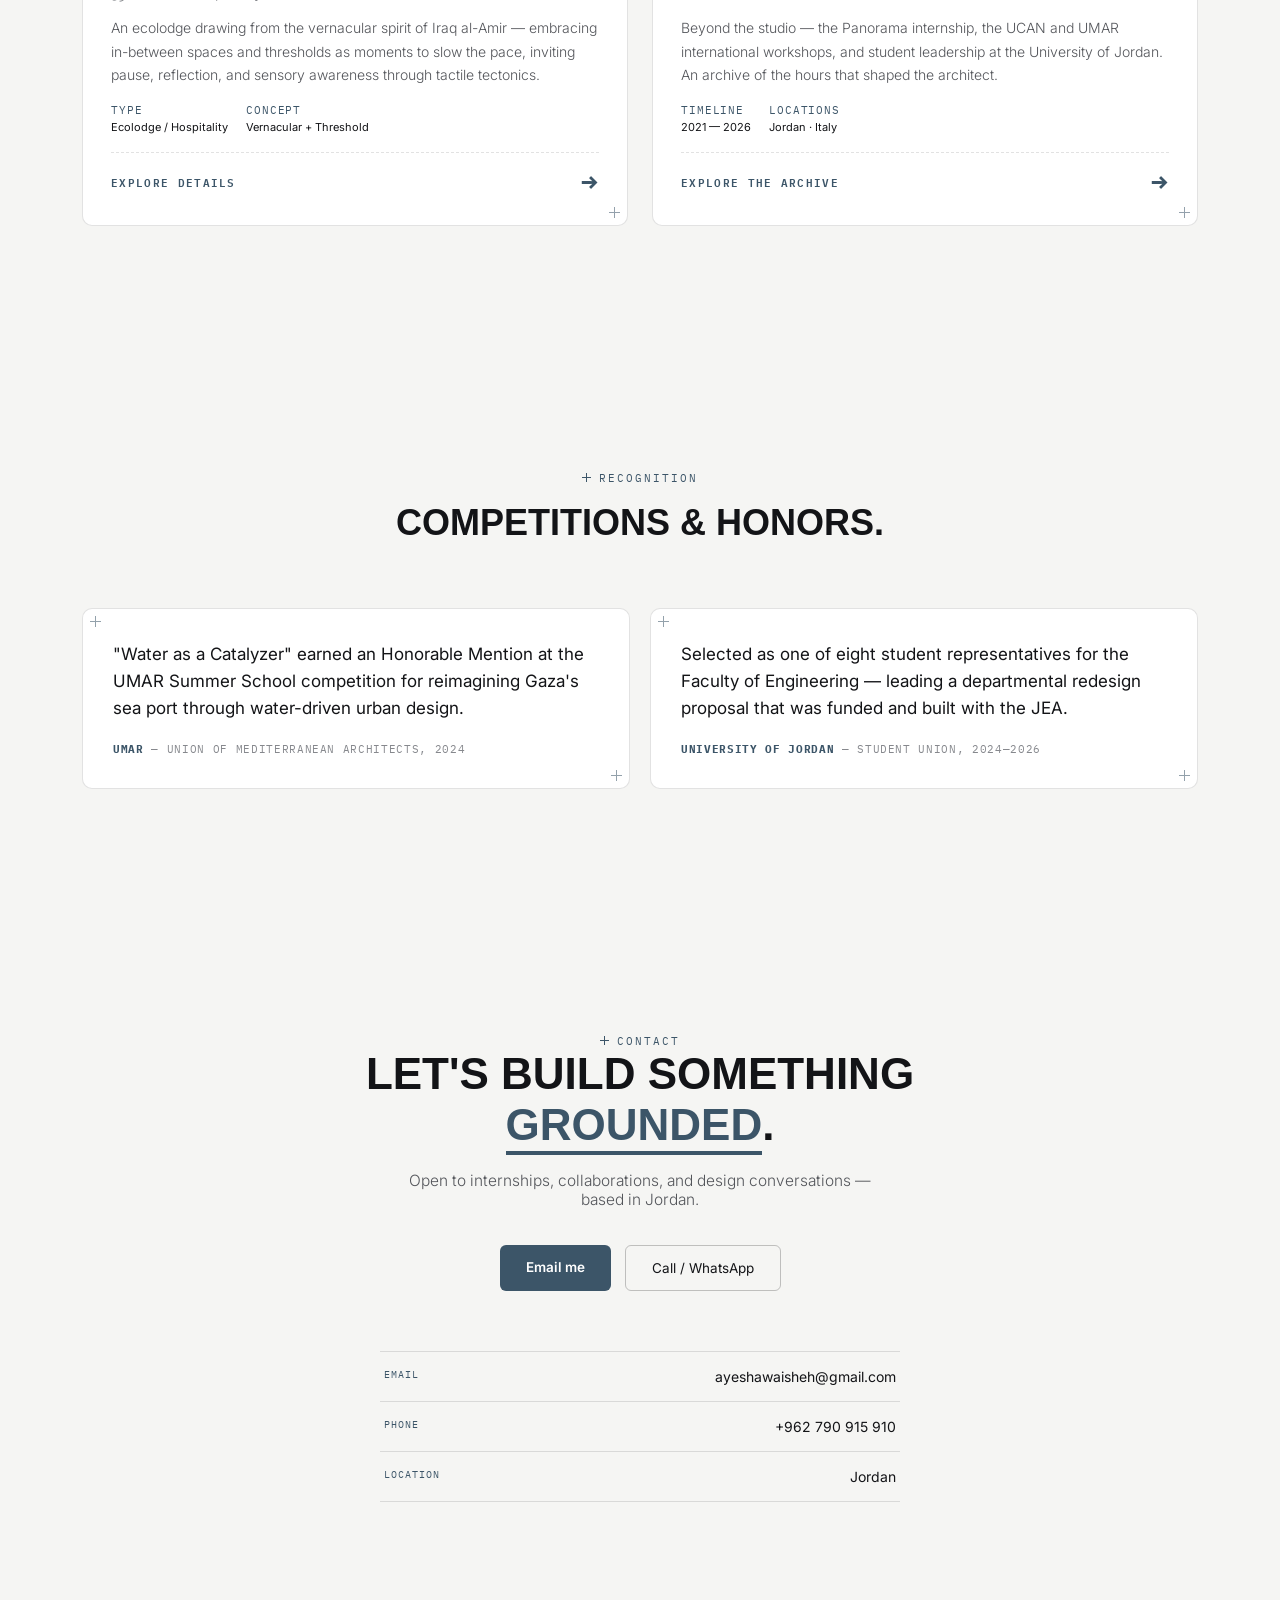
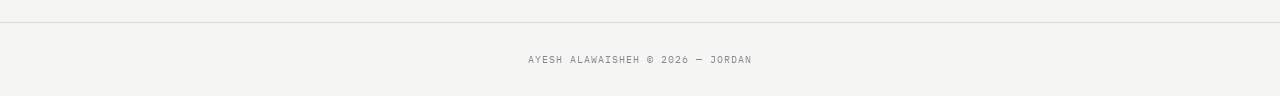
==== commit b42f757c: "no alsalt" ====
--- a/index.html
+++ b/index.html
@@ -484,7 +484,7 @@
     <div class="contact-list">
       <a href="mailto:ayeshawaisheh@gmail.com"><span class="k">Email</span><span>ayeshawaisheh@gmail.com</span></a>
       <a href="tel:+962790915910"><span class="k">Phone</span><span>+962 790 915 910</span></a>
-      <div class="row"><span class="k">Location</span><span>As-Salt, Jordan</span></div>
+      <div class="row"><span class="k">Location</span><span>Jordan</span></div>
     </div>
   </div>
 </section>
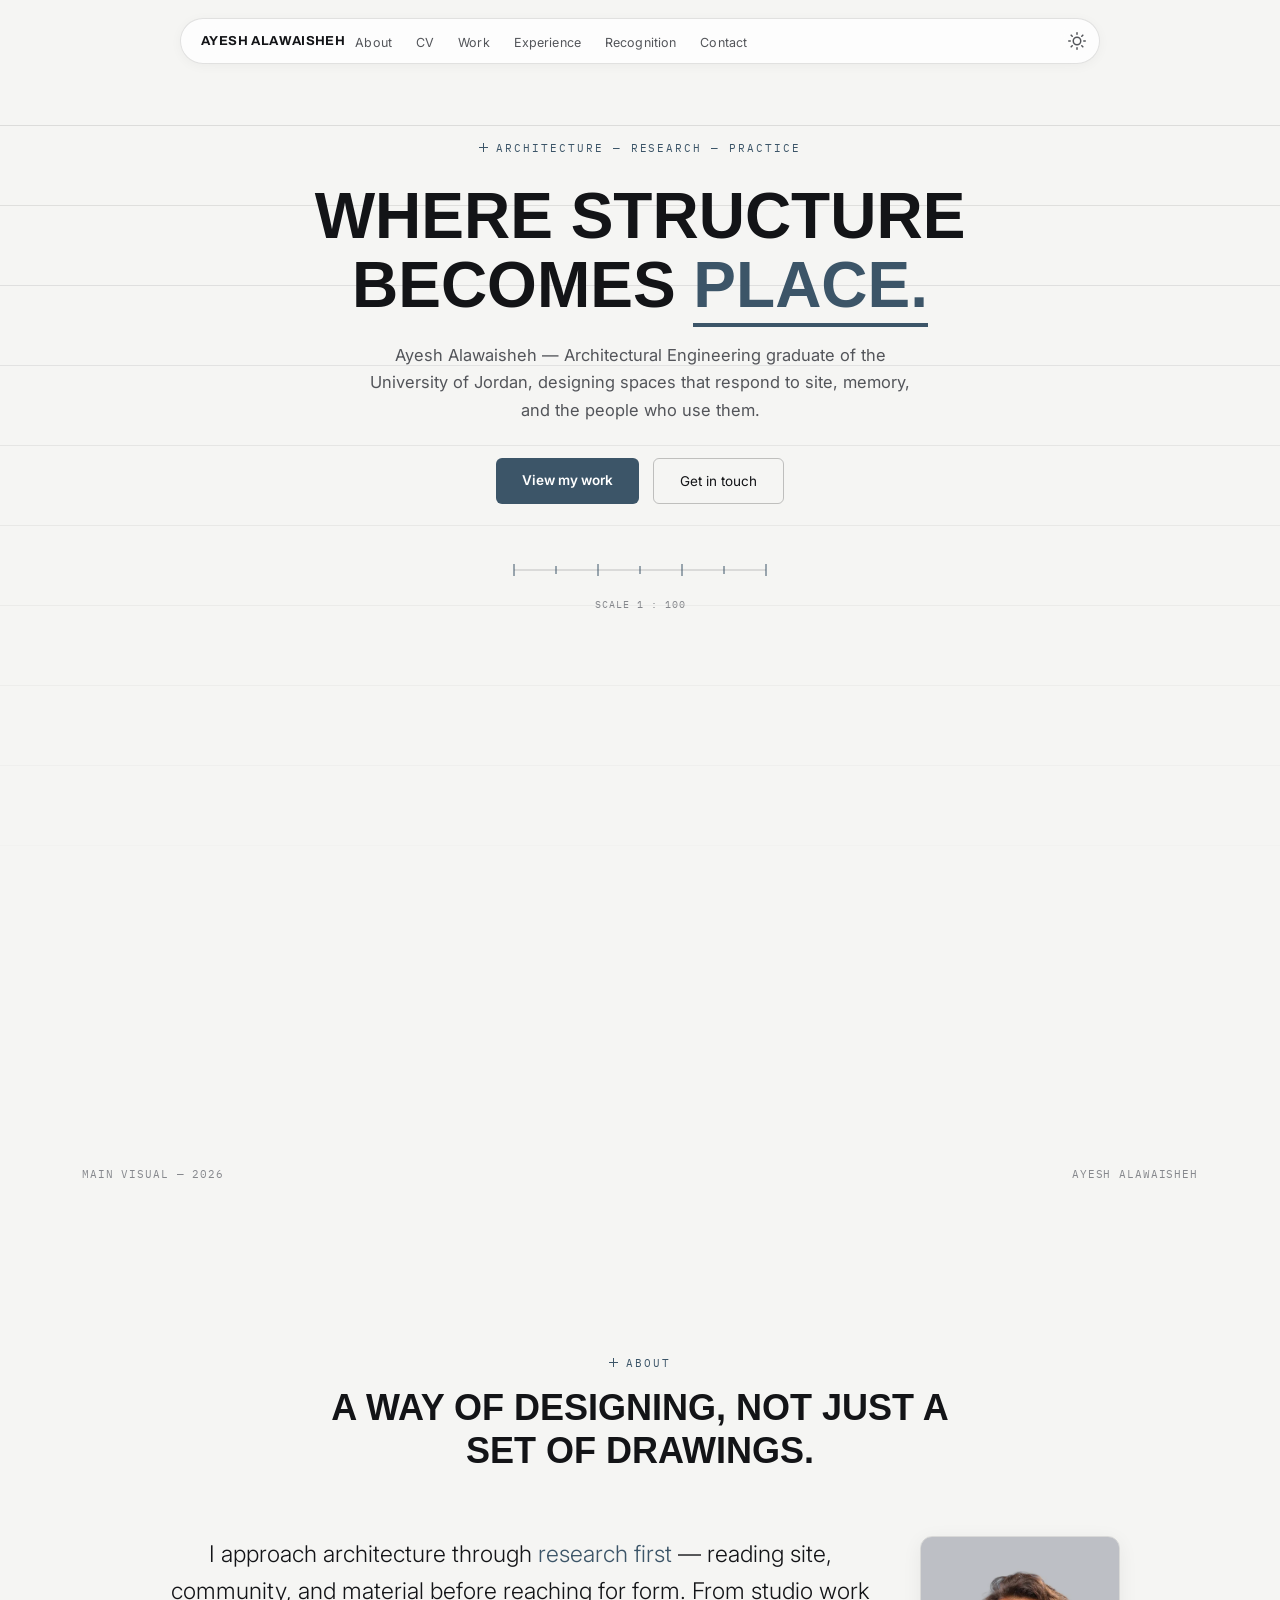
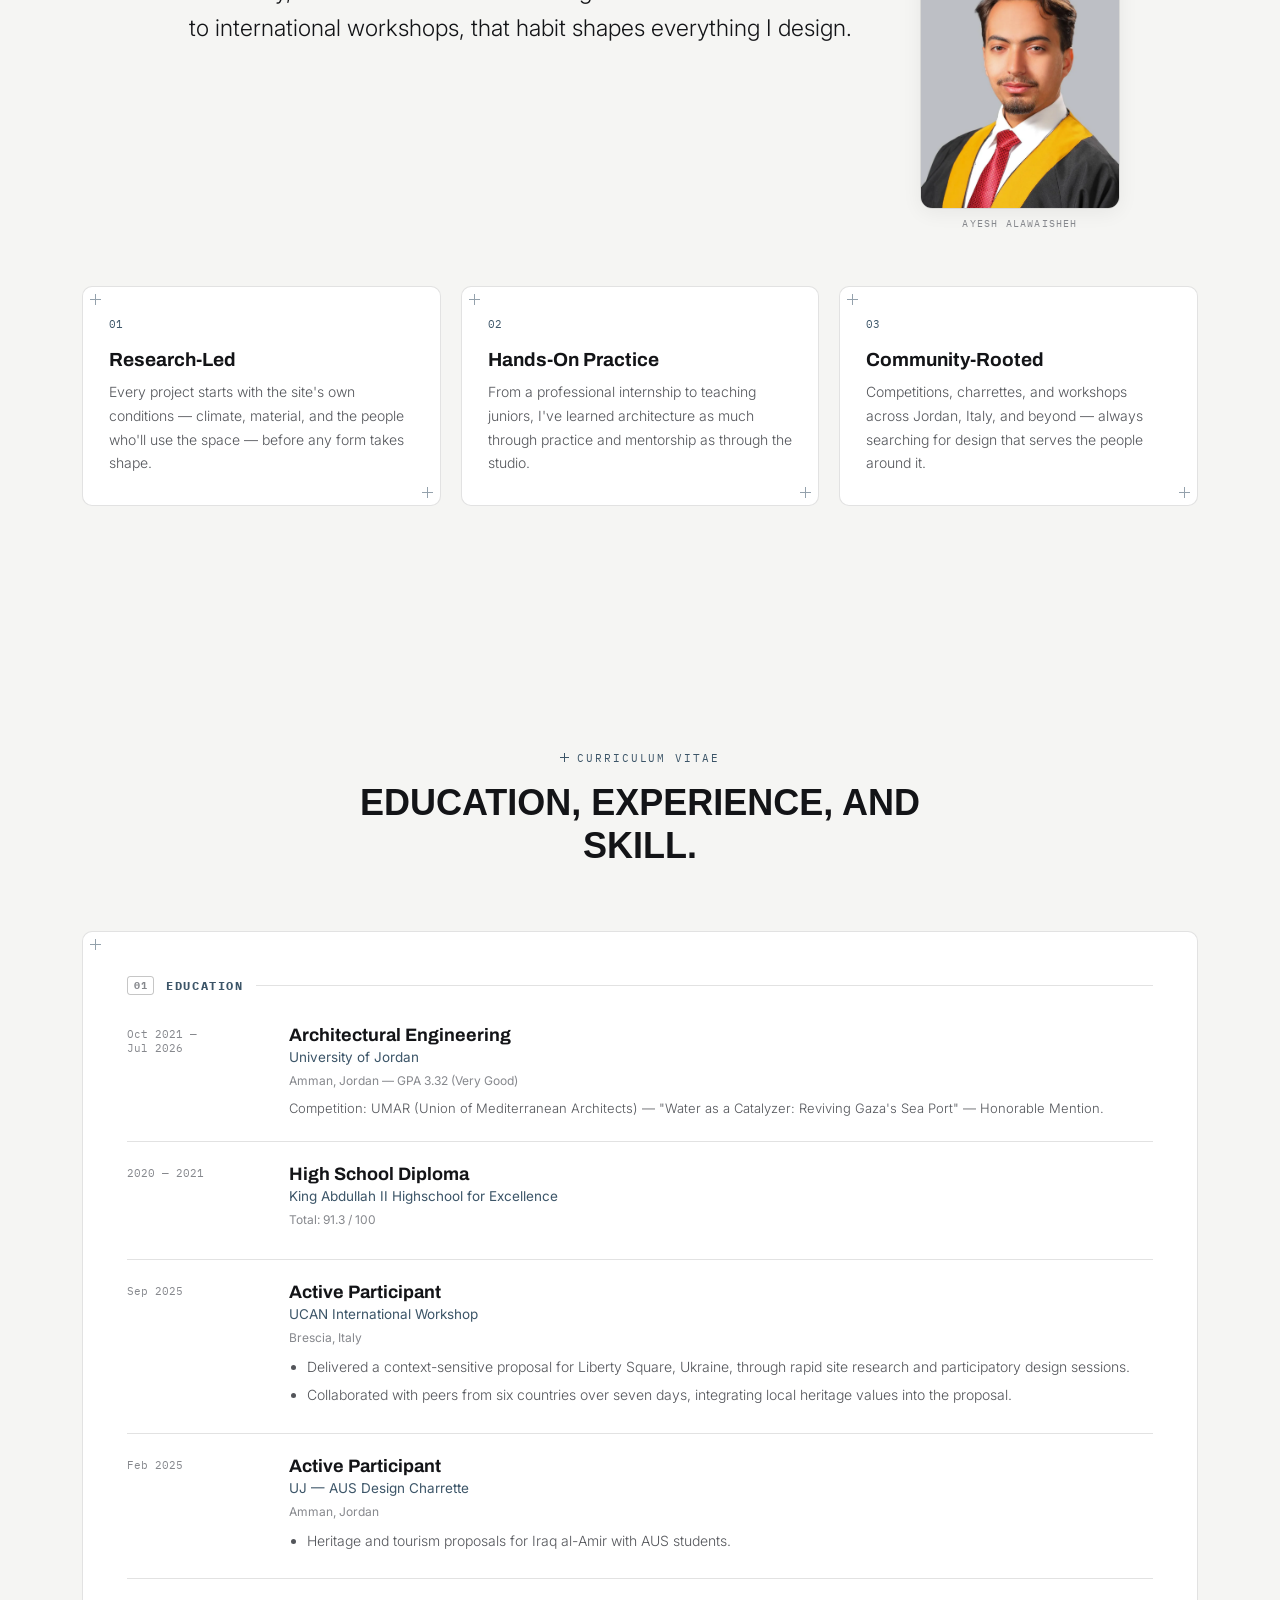
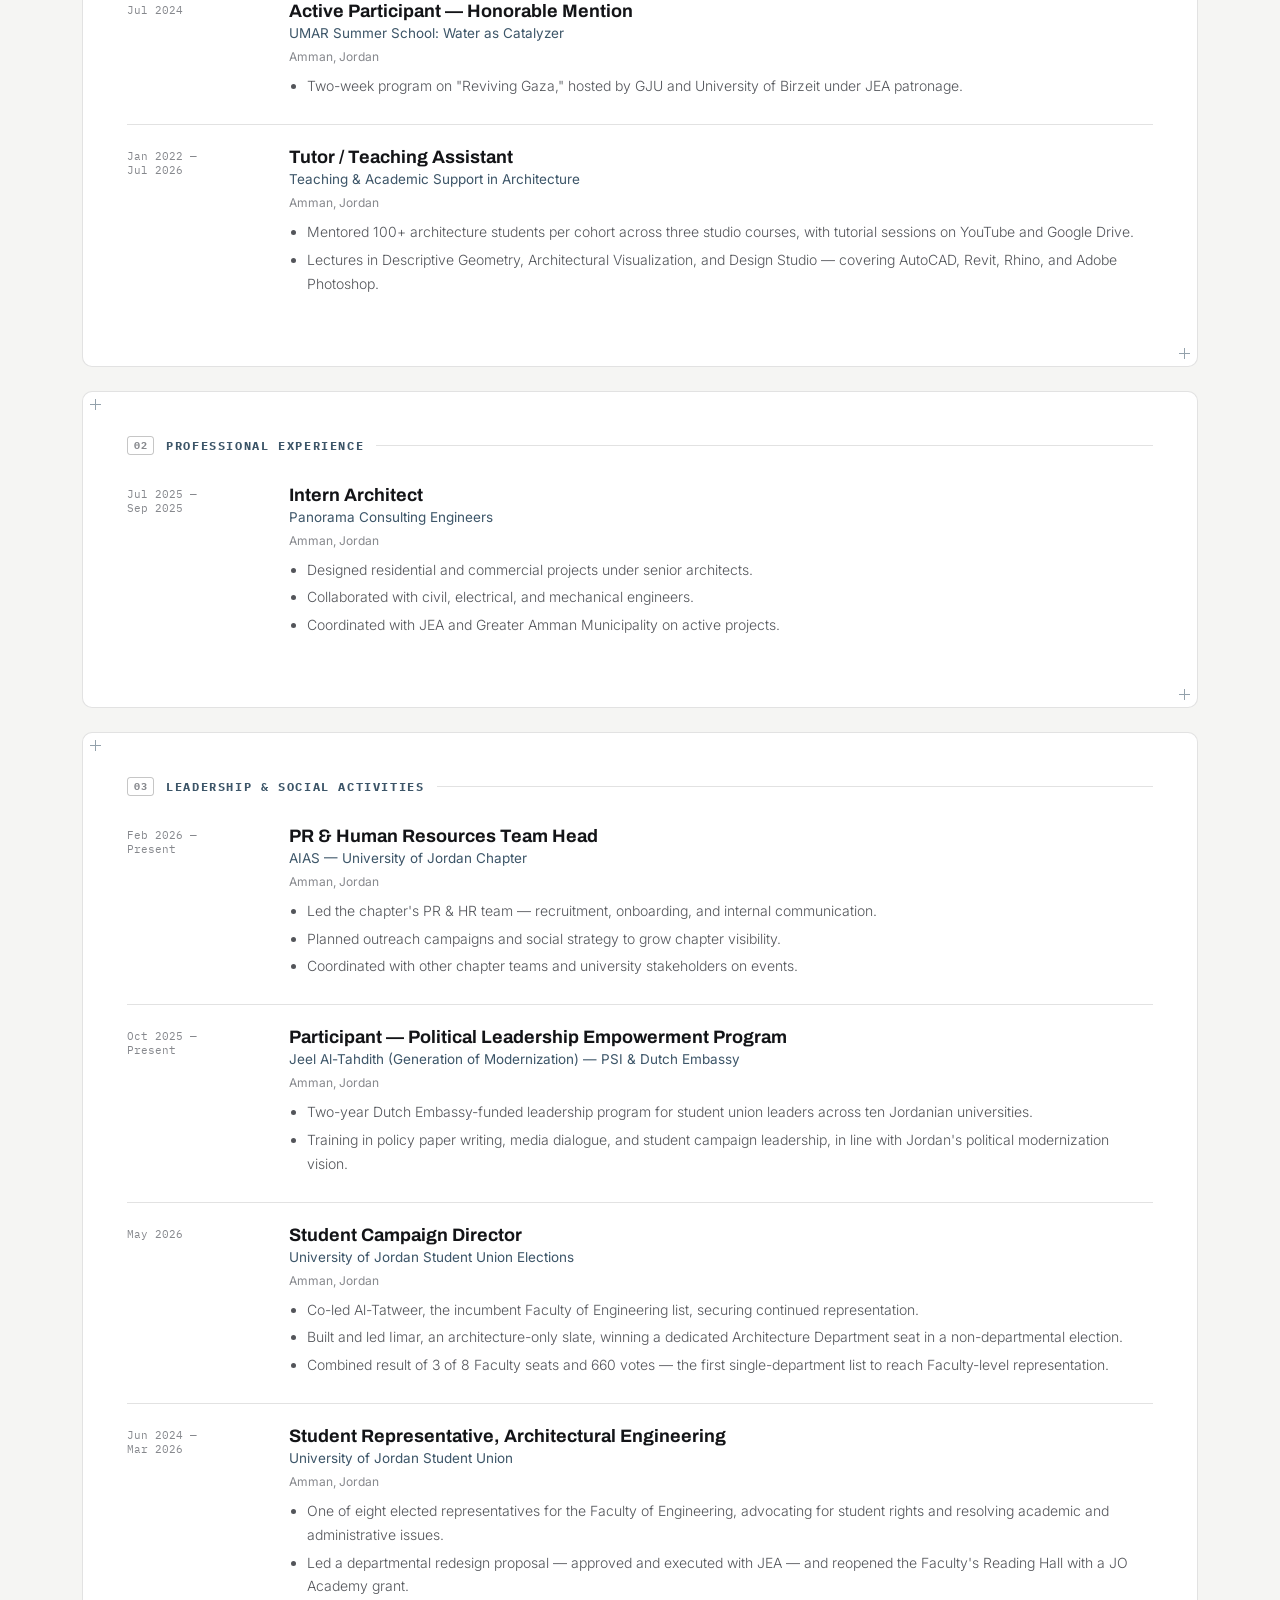
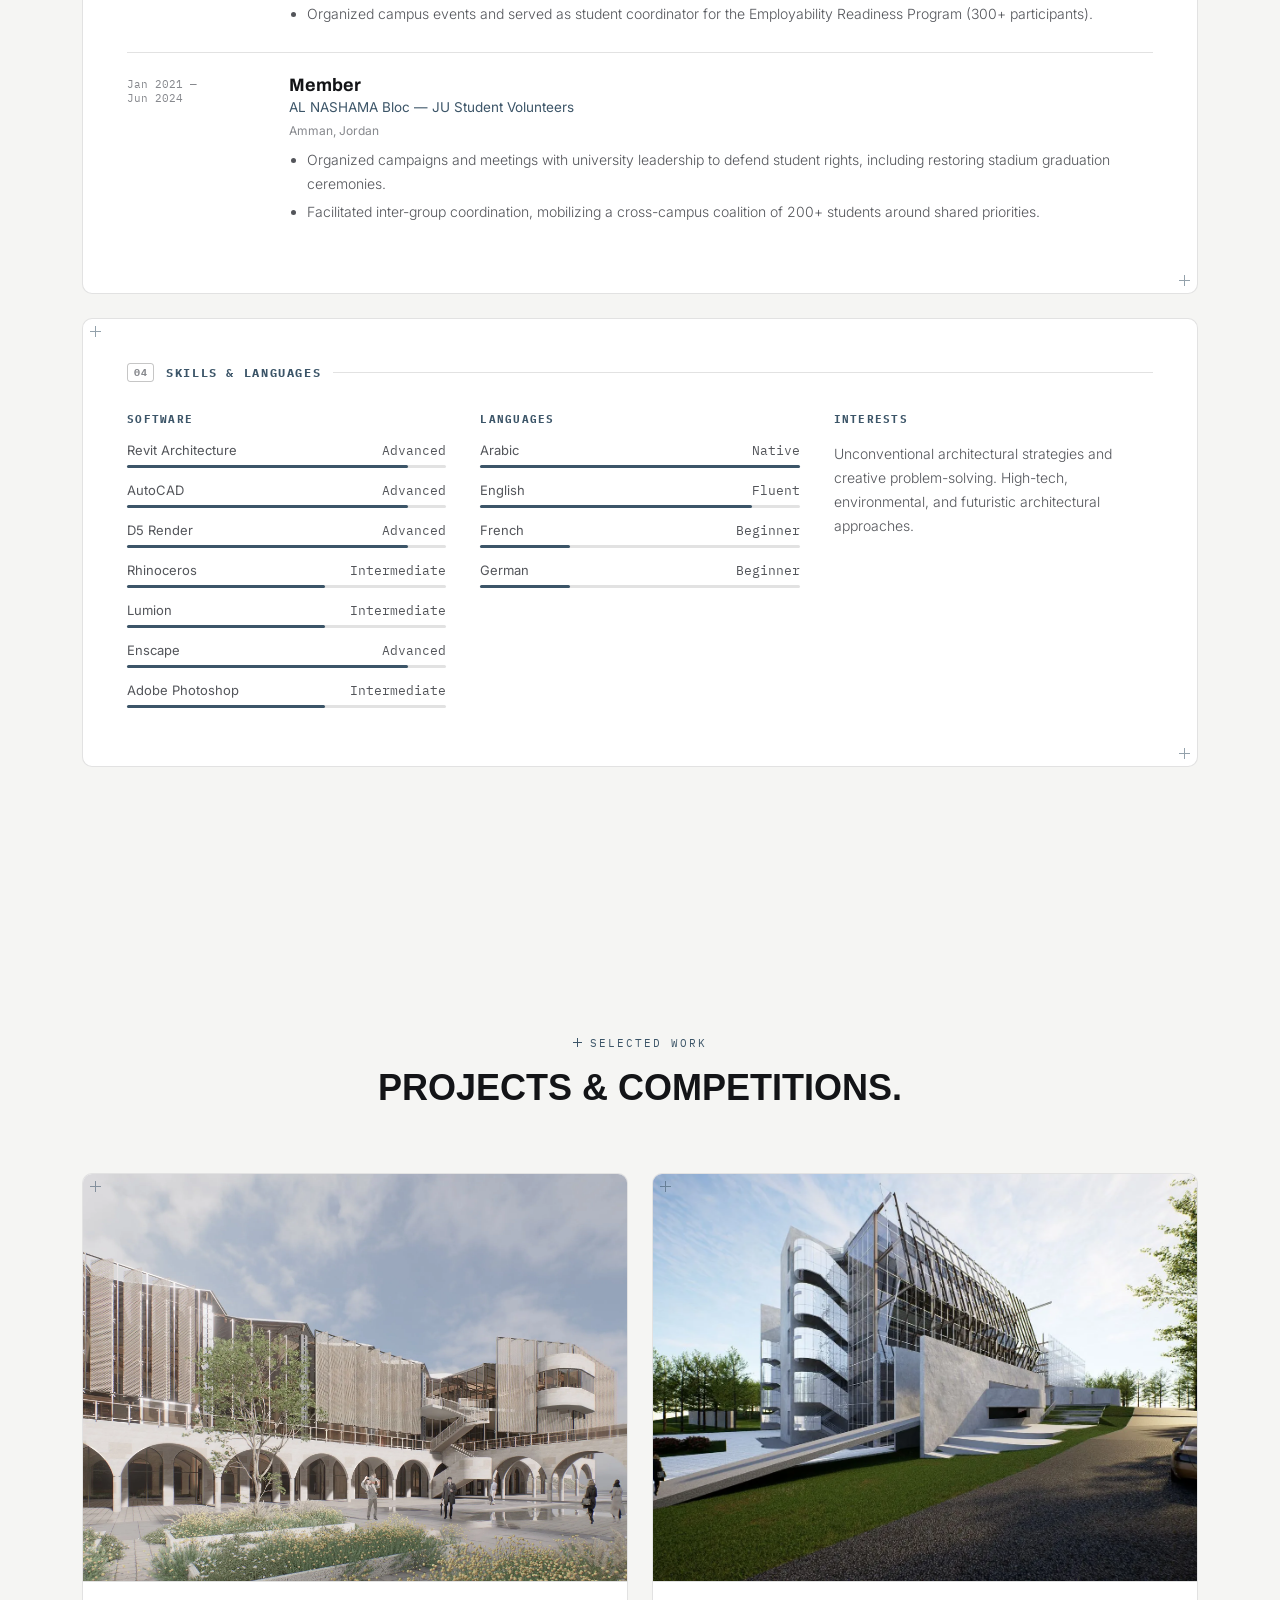
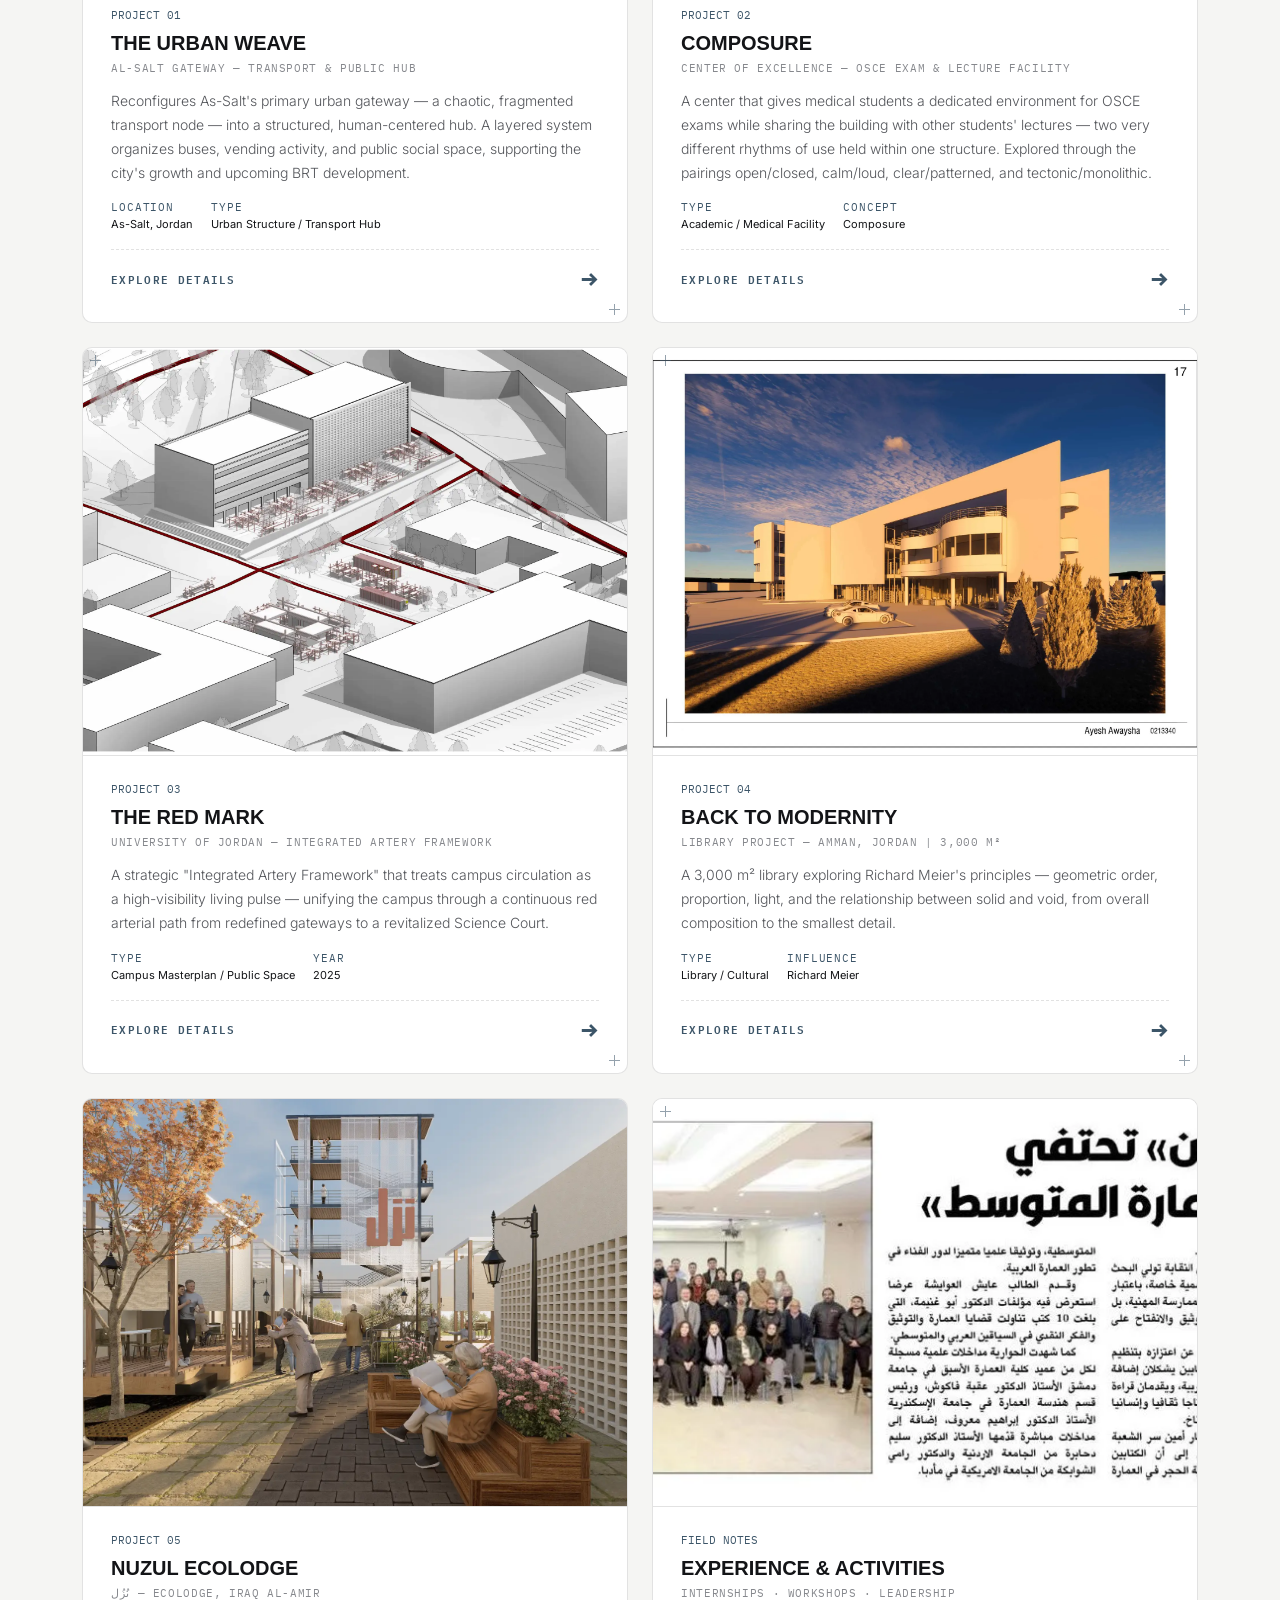
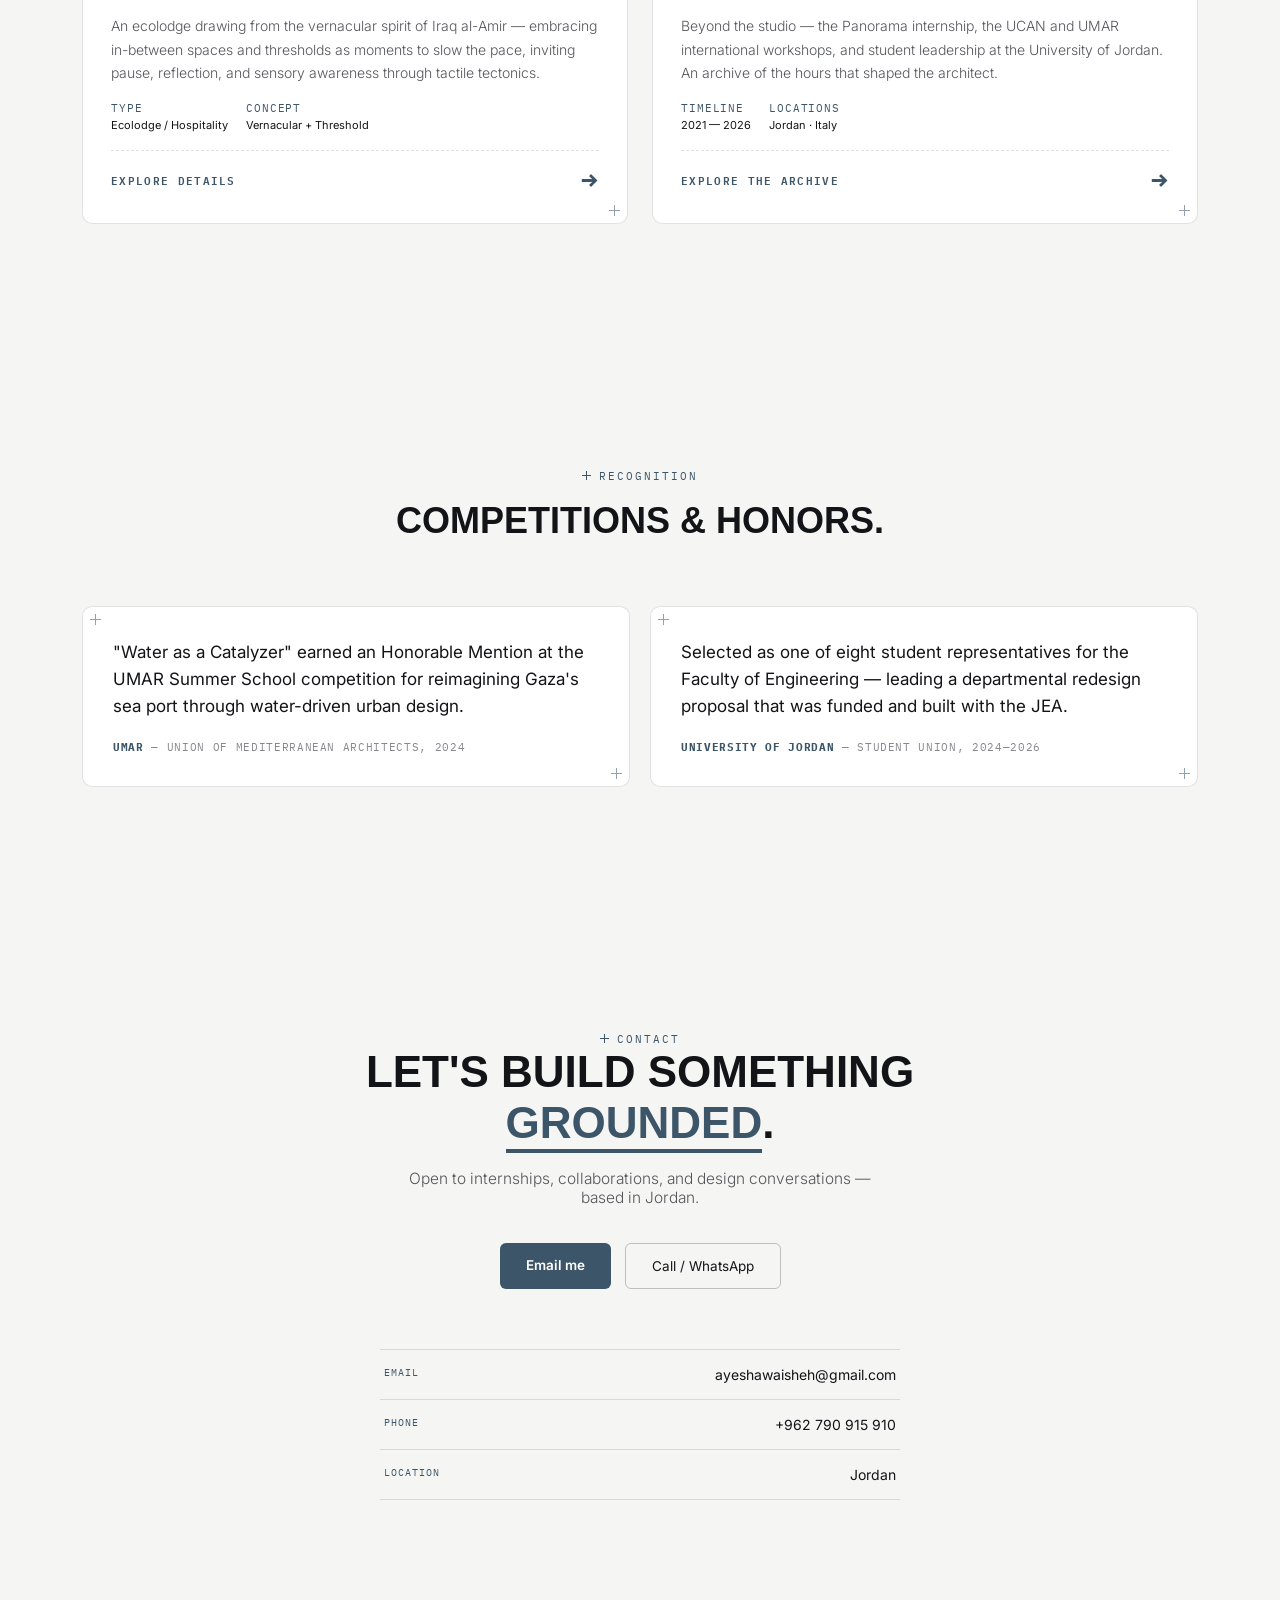
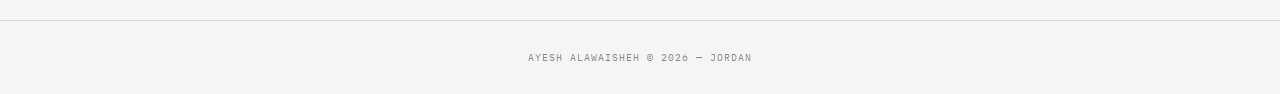
==== commit a3f8e94f: "mobil fix" ====
--- a/index.html
+++ b/index.html
@@ -23,9 +23,6 @@
       <li><a href="#recognition">Recognition</a></li>
       <li><a href="#contact">Contact</a></li>
     </ul>
-    <a href="book.html" class="nav-book-btn" title="Open digital flip book">Flip Book
-      <svg width="14" height="14" viewBox="0 0 24 24" fill="none" stroke="currentColor" stroke-width="2" stroke-linecap="round" stroke-linejoin="round"><path d="M4 19.5A2.5 2.5 0 0 1 6.5 17H20"/><path d="M6.5 2H20v20H6.5A2.5 2.5 0 0 1 4 19.5v-15A2.5 2.5 0 0 1 6.5 2z"/></svg>
-    </a>
     <button class="theme-toggle" id="themeToggle" aria-label="Toggle theme" title="Toggle dark/light mode">
       <svg class="sun-moon" viewBox="0 0 24 24" width="18" height="18" fill="none" stroke="currentColor" stroke-width="2" stroke-linecap="round" stroke-linejoin="round">
         <circle class="sun" cx="12" cy="12" r="5"/>
@@ -54,10 +51,6 @@
     </p>
     <div class="hero-ctas">
       <a href="#work" class="btn-primary">View my work</a>
-      <a href="book.html" class="btn-book-hero">
-        <svg width="15" height="15" viewBox="0 0 24 24" fill="none" stroke="currentColor" stroke-width="2" stroke-linecap="round" stroke-linejoin="round"><path d="M4 19.5A2.5 2.5 0 0 1 6.5 17H20"/><path d="M6.5 2H20v20H6.5A2.5 2.5 0 0 1 4 19.5v-15A2.5 2.5 0 0 1 6.5 2z"/></svg>
-        Open the Book
-      </a>
       <a href="#contact" class="btn-ghost">Get in touch</a>
     </div>
     <div class="scale-bar" aria-hidden="true">
